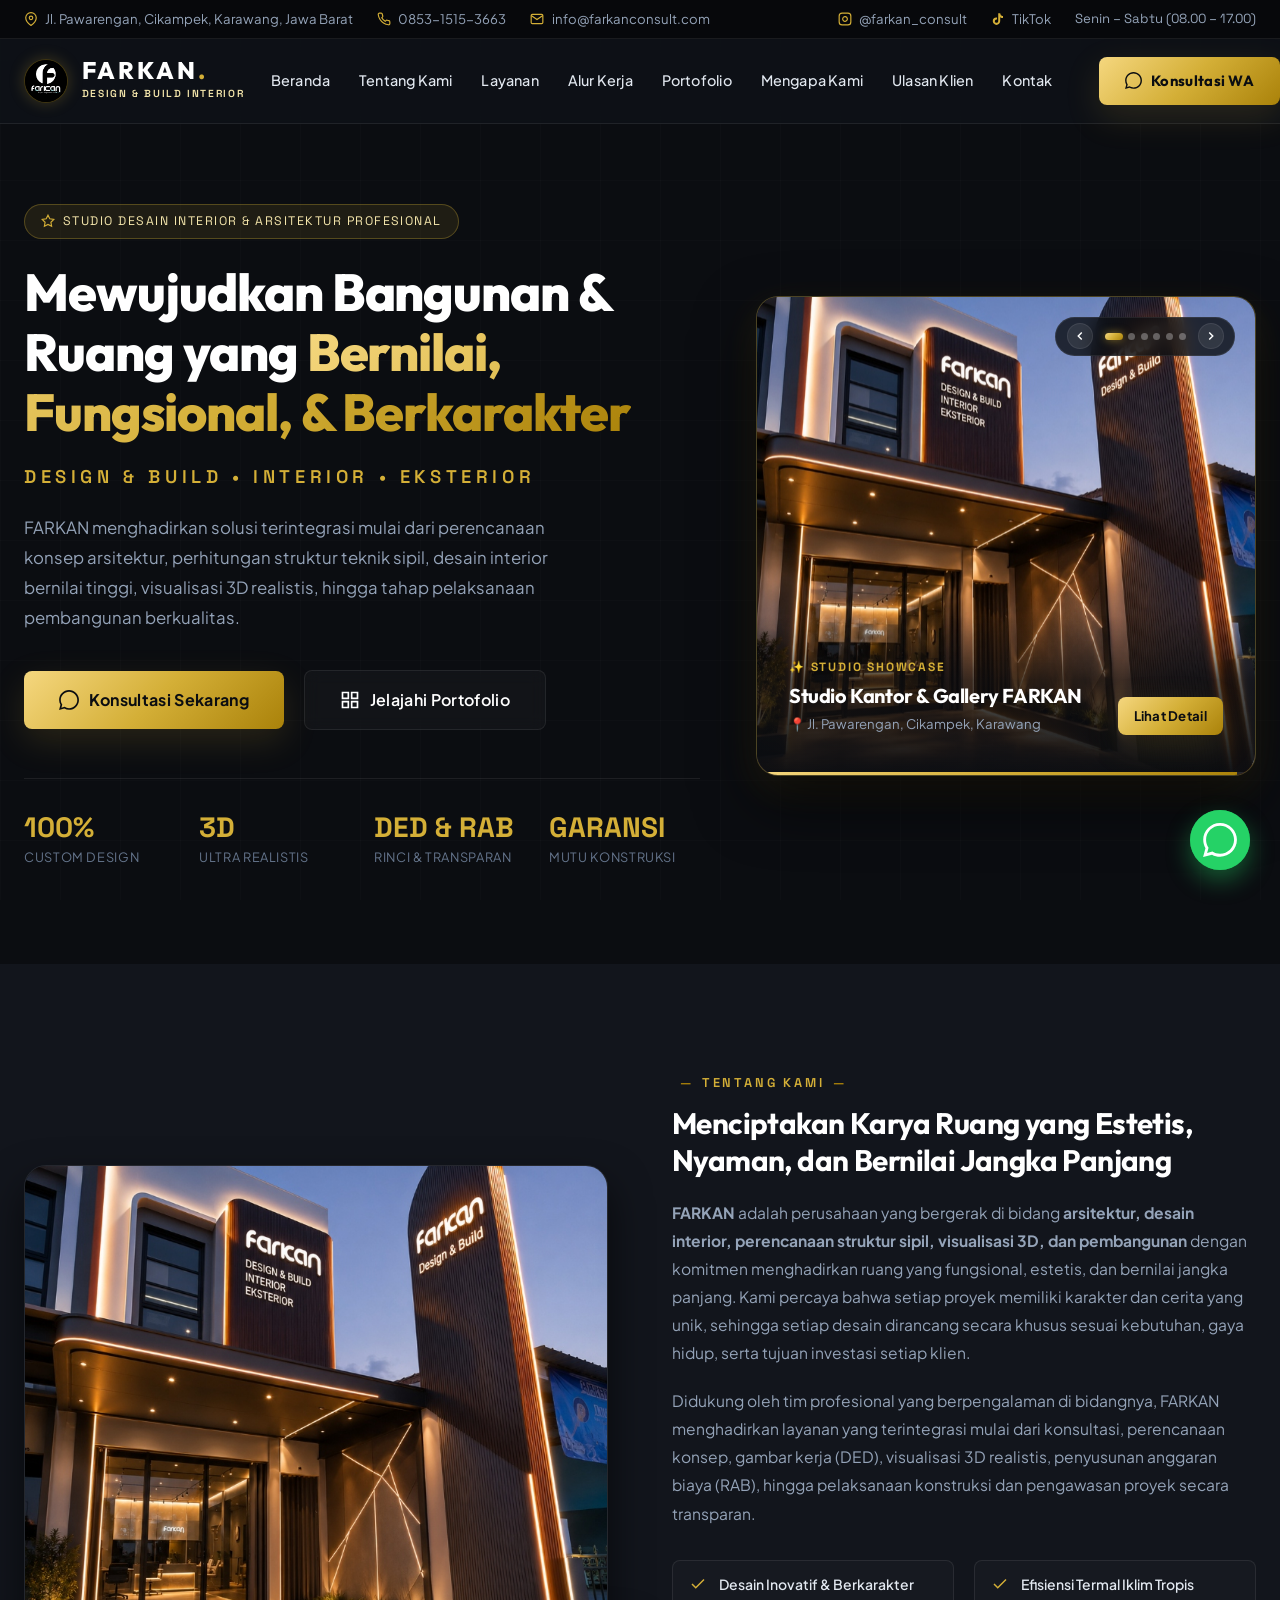
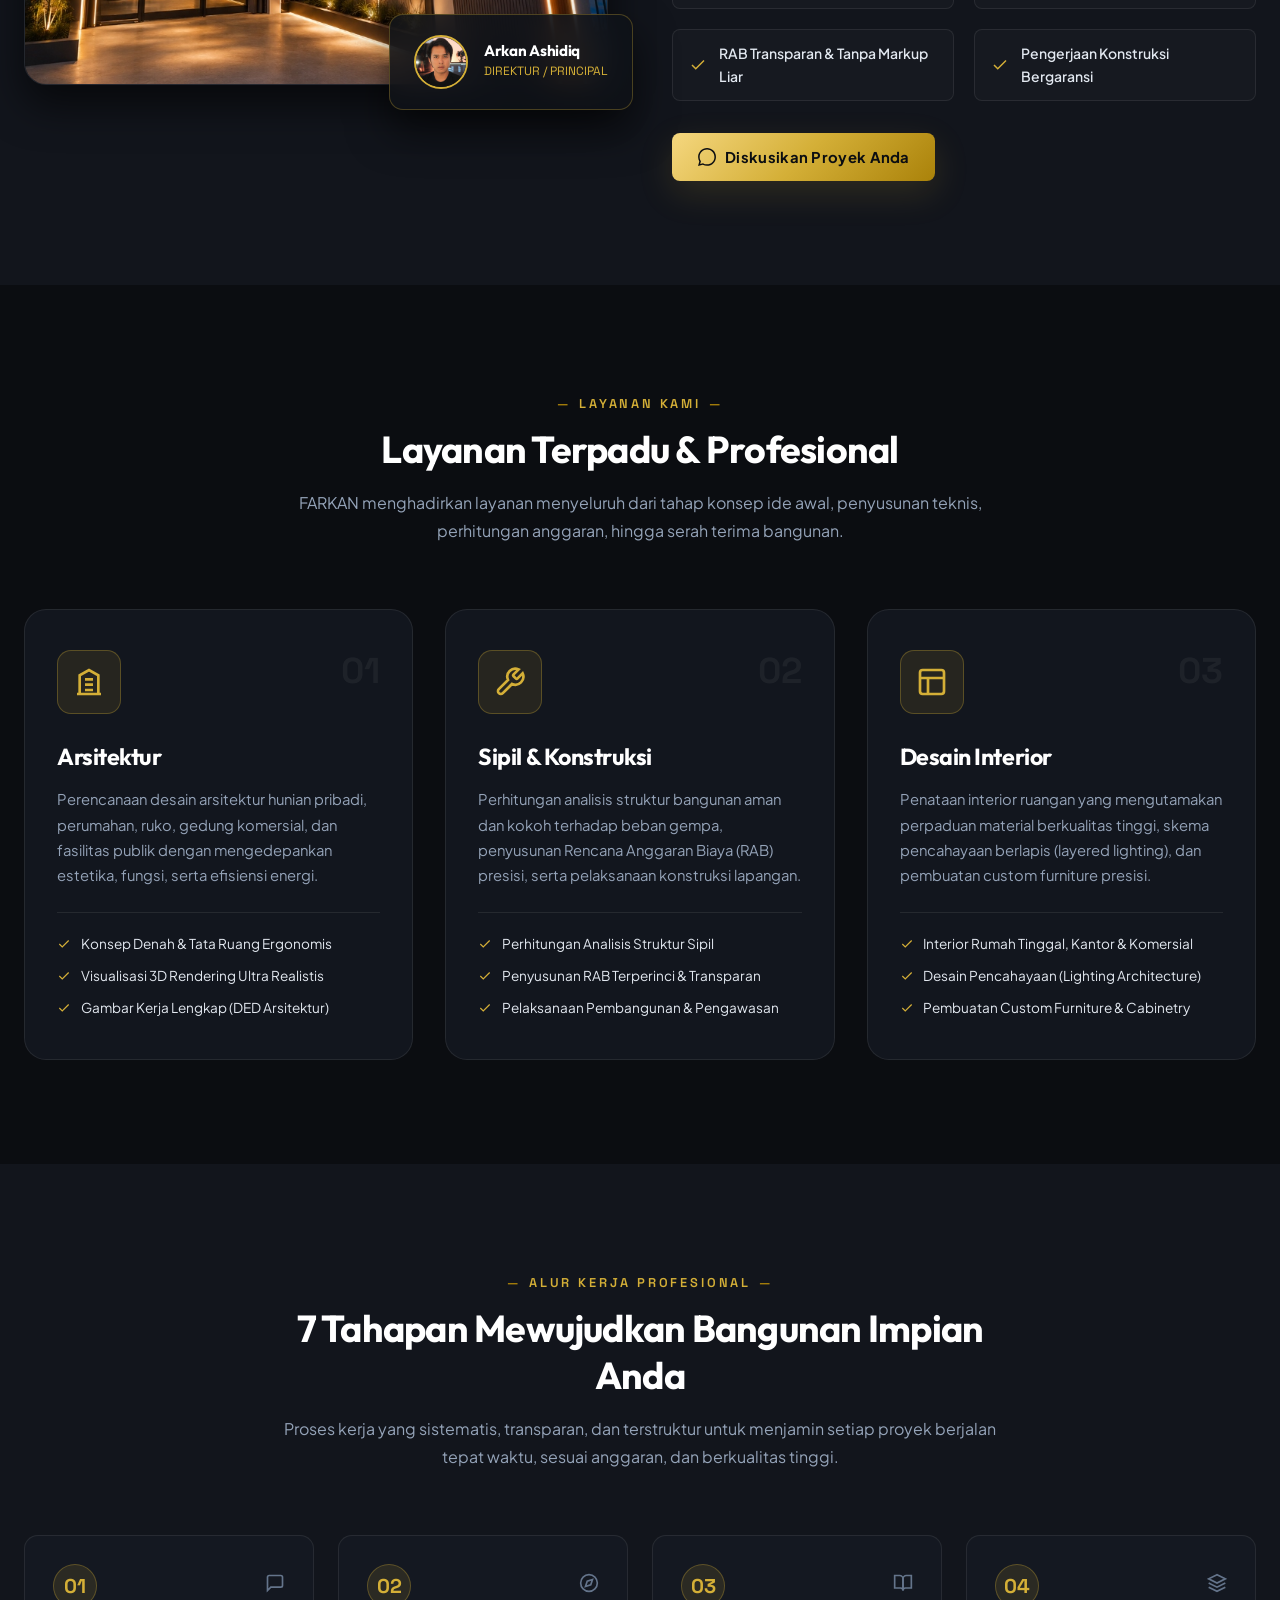
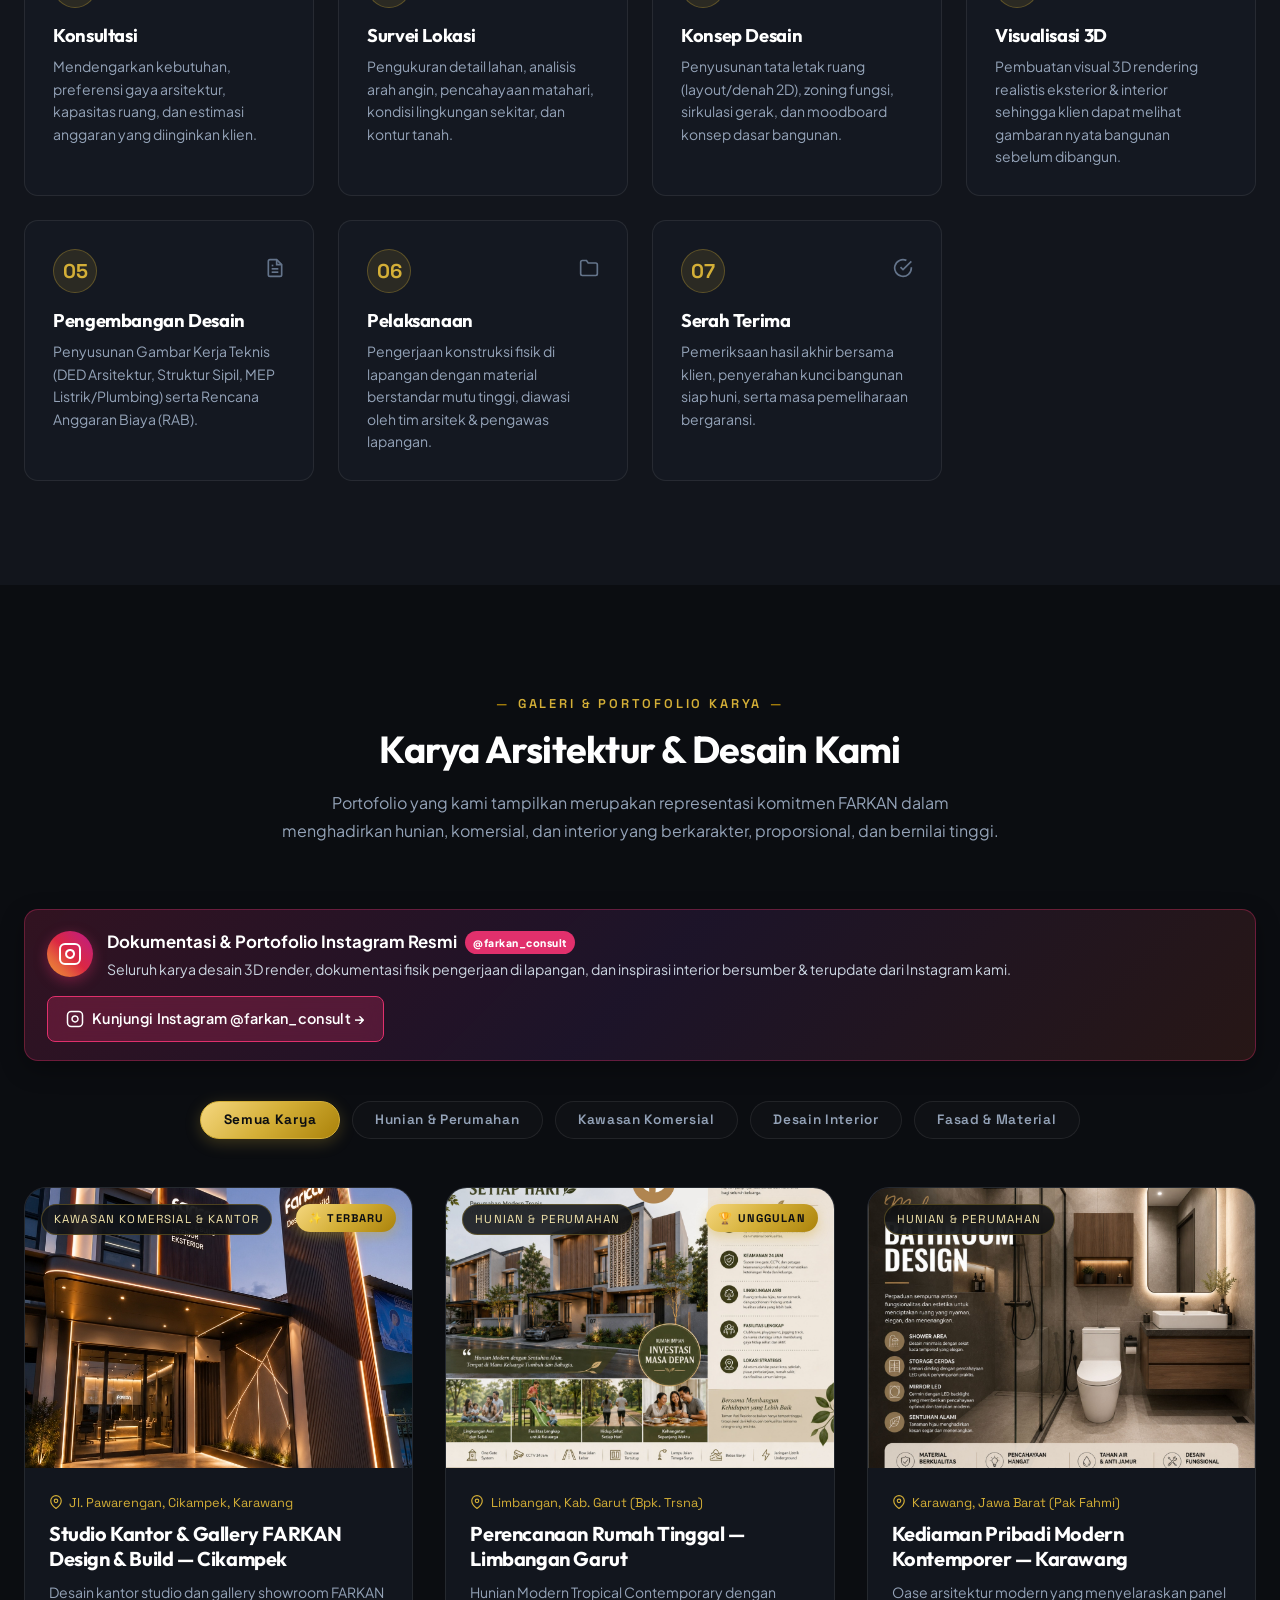
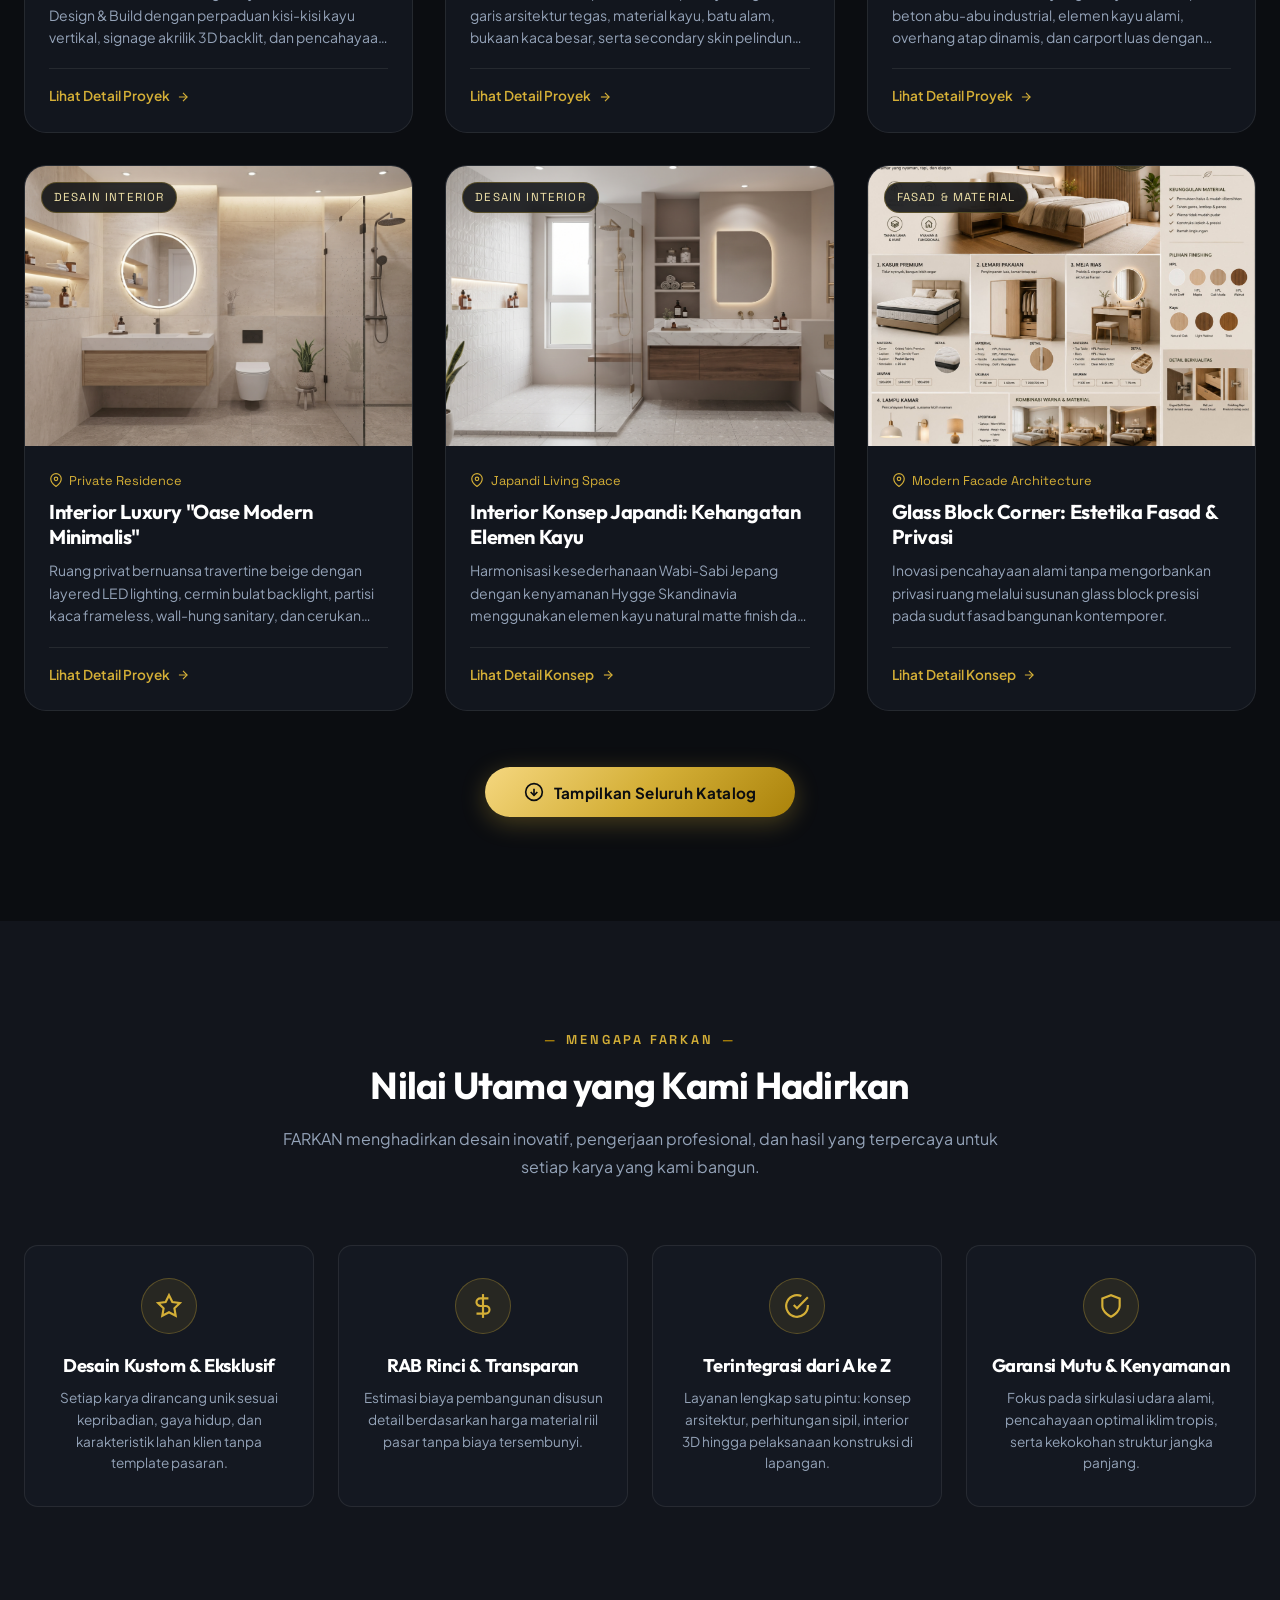
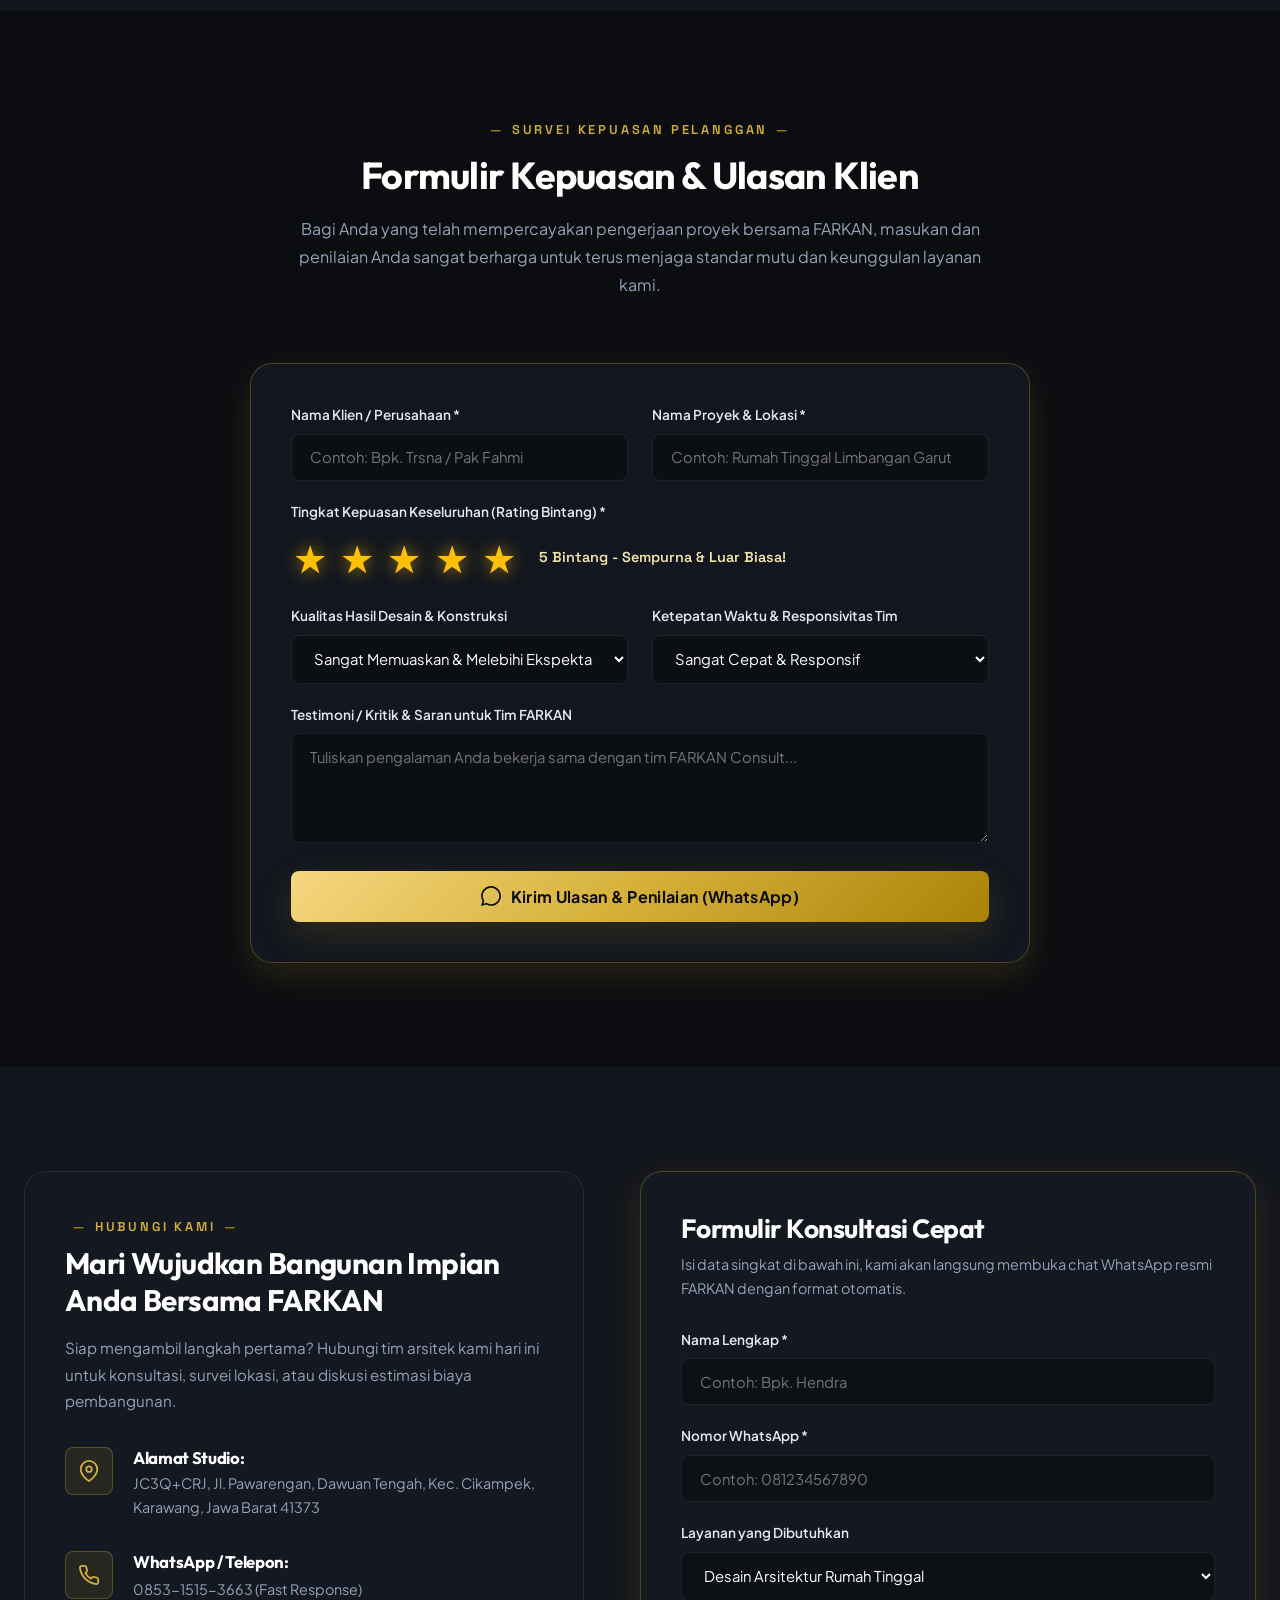
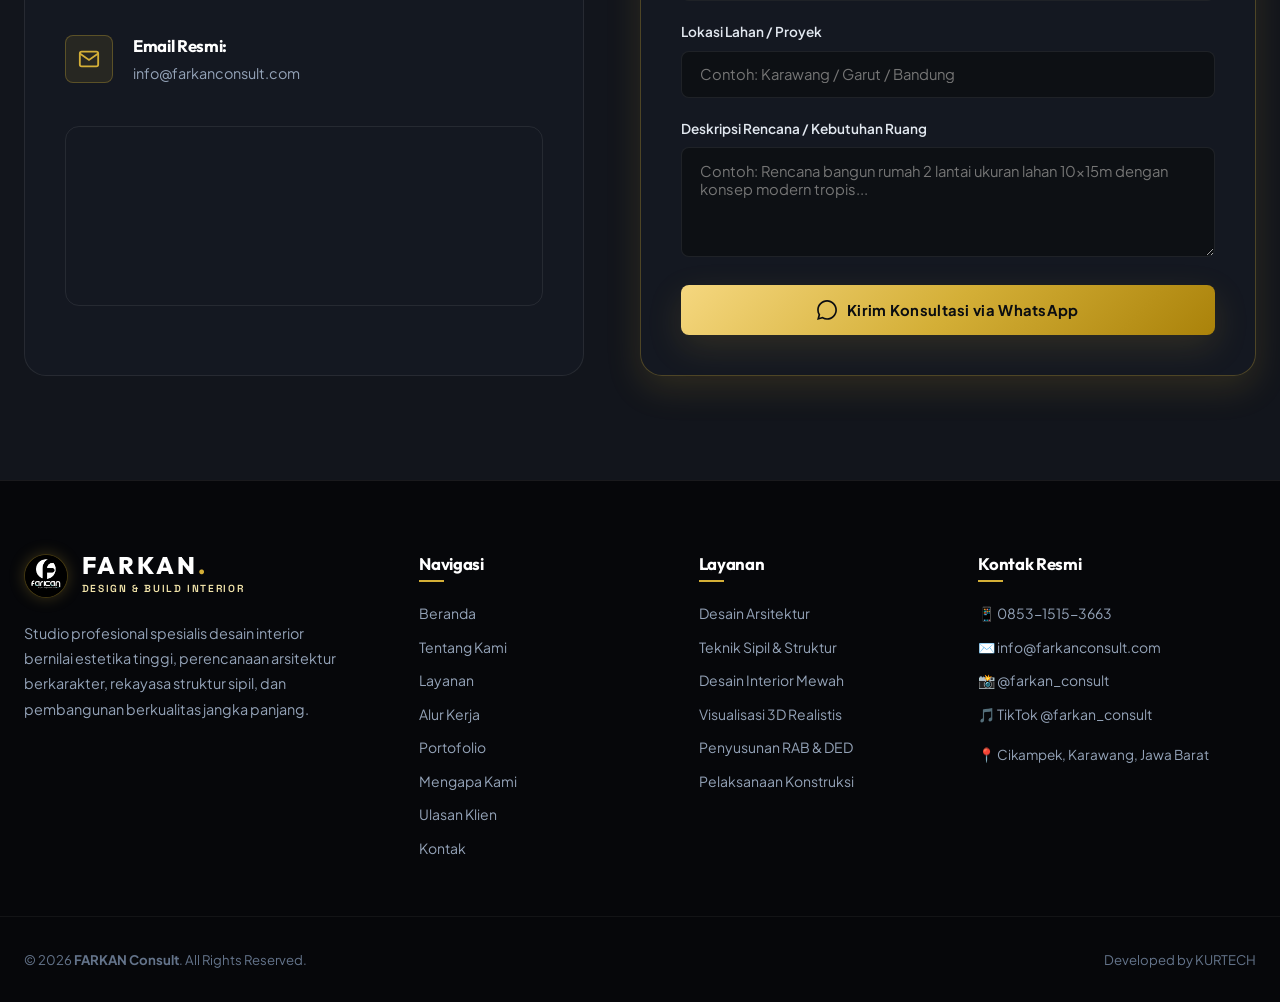
==== index.html @ 1a35af1d "feat: initial commit of FARKAN main landing page website" ====
﻿<!DOCTYPE html>
<html lang="id">
<head>
  <meta charset="UTF-8">
  <meta name="viewport" content="width=device-width, initial-scale=1.0, viewport-fit=cover">
  <title>FARKAN — Design & Build Interior</title>
  <meta name="description" content="FARKAN adalah studio profesional spesialis desain interior, arsitektur, perencanaan teknik sipil, dan pembangunan berkualitas di Karawang, Garut & Jawa Barat.">
  <meta name="keywords" content="farkan design build, farkan design interior, jasa desain interior karawang, arsitek karawang, arsitek garut, kontraktor sipil, custom furniture, DED RAB, arkan ashidiq">
  <meta name="author" content="FARKAN Design & Build Interior">

  <!-- Open Graph Meta -->
  <meta property="og:title" content="FARKAN — Design & Build Interior">
  <meta property="og:description" content="Mewujudkan Desain Interior, Bangunan & Ruang yang Bernilai, Fungsional, dan Berkarakter.">
  <meta property="og:image" content="assets/images/office_ruko_render.jpg">
  <meta property="og:url" content="https://farkanconsult.com/">
  <meta property="og:type" content="website">

  <!-- Favicon -->
  <link rel="icon" type="image/png" href="assets/images/farkan_logo.png">

  <!-- Fonts -->
  <link rel="preconnect" href="https://fonts.googleapis.com">
  <link rel="preconnect" href="https://fonts.gstatic.com" crossorigin>
  <link href="https://fonts.googleapis.com/css2?family=Outfit:wght@300;400;500;600;700;800&family=Plus+Jakarta+Sans:wght@300;400;500;600;700&family=Space+Grotesk:wght@400;500;600;700&display=swap" rel="stylesheet">
  
  <!-- Main Stylesheet -->
  <link rel="stylesheet" href="assets/css/style.css?v=8.0">
<style id="farkan-core-css">
/* === Inlined Core CSS for 100% Instant Load Resilience === */
/* ==========================================================================
   FARKAN CONSULTANT - ARCHITECTURE | SIPIL | INTERIOR
   Luxury Minimalist Architectural Design System
   Developed for Farkan Consult (https://farkanconsult.com)
   ========================================================================== */

@import url('https://fonts.googleapis.com/css2?family=Outfit:wght@300;400;500;600;700;800&family=Plus+Jakarta+Sans:wght@300;400;500;600;700&family=Space+Grotesk:wght@400;500;600;700&display=swap');

:root {
  /* Color Palette - Luxury Dark Architectural */
  --bg-primary: #0b0d11;
  --bg-secondary: #12151c;
  --bg-tertiary: #191d26;
  --bg-card: rgba(22, 26, 35, 0.75);
  --bg-card-hover: rgba(30, 36, 48, 0.9);
  
  /* Gold & Bronze Accent */
  --gold-primary: #d4af37;
  --gold-light: #f3e5ab;
  --gold-dark: #aa820a;
  --gold-gradient: linear-gradient(135deg, #f5d77f 0%, #d4af37 50%, #aa820a 100%);
  --gold-glow: rgba(212, 175, 55, 0.25);
  
  /* Text Colors */
  --text-pure: #ffffff;
  --text-main: #e2e8f0;
  --text-muted: #94a3b8;
  --text-dim: #64748b;
  
  /* Borders & Glass */
  --border-light: rgba(255, 255, 255, 0.08);
  --border-gold: rgba(212, 175, 55, 0.3);
  --border-gold-hover: rgba(212, 175, 55, 0.7);
  --glass-bg: rgba(15, 18, 24, 0.85);
  --glass-blur: blur(16px);
  
  /* Fonts */
  --font-heading: 'Outfit', sans-serif;
  --font-body: 'Plus Jakarta Sans', sans-serif;
  --font-tech: 'Space Grotesk', sans-serif;
  
  /* Transitions & Shadows */
  --transition-fast: 0.2s cubic-bezier(0.4, 0, 0.2, 1);
  --transition-normal: 0.35s cubic-bezier(0.4, 0, 0.2, 1);
  --transition-smooth: 0.5s cubic-bezier(0.16, 1, 0.3, 1);
  --shadow-subtle: 0 10px 30px rgba(0, 0, 0, 0.4);
  --shadow-gold: 0 12px 35px rgba(212, 175, 55, 0.15);
  --shadow-card: 0 20px 40px rgba(0, 0, 0, 0.6);
  
  --radius-sm: 8px;
  --radius-md: 14px;
  --radius-lg: 22px;
  --radius-full: 9999px;
}

/* Reset & Base Setup */
*, *::before, *::after {
  margin: 0;
  padding: 0;
  box-sizing: border-box;
}

html {
  scroll-behavior: smooth;
  font-size: 16px;
  background-color: var(--bg-primary);
  color: var(--text-main);
  font-family: var(--font-body);
}

body {
  overflow-x: hidden;
  line-height: 1.65;
  -webkit-font-smoothing: antialiased;
  -moz-osx-font-smoothing: grayscale;
  background-color: var(--bg-primary);
  position: relative;
}

/* Background Blueprint Architectural Grid Texture */
body::before {
  content: '';
  position: fixed;
  top: 0;
  left: 0;
  width: 100vw;
  height: 100vh;
  background-image: 
    linear-gradient(rgba(255, 255, 255, 0.015) 1px, transparent 1px),
    linear-gradient(90deg, rgba(255, 255, 255, 0.015) 1px, transparent 1px);
  background-size: 60px 60px;
  pointer-events: none;
  z-index: 0;
}

img {
  max-width: 100%;
  height: auto;
  display: block;
}

a {
  text-decoration: none;
  color: inherit;
  transition: var(--transition-fast);
}

ul {
  list-style: none;
}

button {
  font-family: inherit;
  cursor: pointer;
  border: none;
  outline: none;
  background: none;
}

/* Typography Utilities */
h1, h2, h3, h4, h5, h6 {
  font-family: var(--font-heading);
  color: var(--text-pure);
  font-weight: 700;
  line-height: 1.25;
  letter-spacing: -0.02em;
}

.text-gold {
  color: var(--gold-primary);
}

.text-gold-gradient {
  background: var(--gold-gradient);
  -webkit-background-clip: text;
  -webkit-text-fill-color: transparent;
}

.font-tech {
  font-family: var(--font-tech);
}

.container {
  width: 100%;
  max-width: 1280px;
  margin: 0 auto;
  padding: 0 1.5rem;
  position: relative;
  z-index: 1;
}

/* Top Notification / Contact Strip */
.topbar {
  background-color: #07080b;
  border-bottom: 1px solid var(--border-light);
  font-size: 0.825rem;
  color: var(--text-muted);
  padding: 0.5rem 0;
  position: relative;
  z-index: 100;
}

.topbar-content {
  display: flex;
  justify-content: space-between;
  align-items: center;
  flex-wrap: wrap;
  gap: 1rem;
}

.topbar-items {
  display: flex;
  align-items: center;
  gap: 1.5rem;
  flex-wrap: wrap;
}

.topbar-item {
  display: inline-flex;
  align-items: center;
  gap: 0.45rem;
  color: var(--text-muted);
  transition: var(--transition-fast);
}

.topbar-item:hover {
  color: var(--gold-primary);
}

.topbar-item svg {
  width: 14px;
  height: 14px;
  color: var(--gold-primary);
}

/* Main Navigation Header */
.header {
  position: sticky;
  top: 0;
  width: 100%;
  background: var(--glass-bg);
  backdrop-filter: var(--glass-blur);
  -webkit-backdrop-filter: var(--glass-blur);
  border-bottom: 1px solid var(--border-light);
  z-index: 99;
  transition: var(--transition-normal);
}

.header.scrolled {
  background: rgba(11, 13, 17, 0.96);
  box-shadow: 0 10px 30px rgba(0, 0, 0, 0.8);
  border-bottom-color: rgba(212, 175, 55, 0.15);
}

.navbar,
.header-container {
  display: flex;
  justify-content: space-between;
  align-items: center;
  height: 84px;
  gap: 1.5rem;
  transition: height var(--transition-fast);
}

.header.scrolled .navbar,
.header.scrolled .header-container {
  height: 72px;
}

/* Logo */
.logo {
  display: inline-flex;
  align-items: center;
  gap: 0.85rem;
  text-decoration: none;
  flex-shrink: 0;
  cursor: pointer;
}

.logo-img {
  width: 46px;
  height: 46px;
  border-radius: 50%;
  object-fit: cover;
  border: 1.5px solid var(--border-gold);
  box-shadow: 0 0 15px rgba(212, 175, 55, 0.25);
  transition: transform var(--transition-fast), box-shadow var(--transition-fast);
  background: #000;
  flex-shrink: 0;
}

.logo:hover .logo-img {
  transform: scale(1.06);
  box-shadow: 0 0 22px rgba(212, 175, 55, 0.45);
}

.logo-text {
  display: flex;
  flex-direction: column;
}

.logo-main {
  font-family: var(--font-heading);
  font-size: 1.5rem;
  font-weight: 800;
  letter-spacing: 0.12em;
  color: var(--text-pure);
  line-height: 1;
}

.logo-main span {
  color: var(--gold-primary);
}

.logo-sub {
  font-family: var(--font-tech);
  font-size: 0.64rem;
  letter-spacing: 0.16em;
  text-transform: uppercase;
  color: var(--gold-light);
  margin-top: 4px;
  font-weight: 600;
}

/* Nav Links */
.nav-menu {
  display: flex;
  align-items: center;
  gap: 1.5rem;
  margin-left: auto;
  margin-right: 1.25rem;
}

.nav-link {
  font-size: 0.9rem;
  font-weight: 500;
  color: var(--text-main);
  position: relative;
  padding: 0.45rem 0.15rem;
  letter-spacing: 0.015em;
  white-space: nowrap;
  transition: color var(--transition-fast);
}

.nav-link::after {
  content: '';
  position: absolute;
  bottom: 0;
  left: 0;
  width: 0;
  height: 2px;
  background: var(--gold-gradient);
  transition: width var(--transition-normal);
  border-radius: 2px;
}

.nav-link:hover, .nav-link.active {
  color: var(--gold-primary);
}

.nav-link:hover::after, .nav-link.active::after {
  width: 100%;
}

.nav-mobile-cta {
  display: none;
}

.nav-cta {
  display: flex;
  align-items: center;
  flex-shrink: 0;
}

/* Luxury WhatsApp Nav Button */
.btn-wa-nav {
  display: inline-flex;
  align-items: center;
  justify-content: center;
  gap: 0.55rem;
  background: var(--gold-gradient);
  color: #0b0d11;
  font-family: var(--font-heading);
  font-size: 0.85rem;
  font-weight: 700;
  padding: 0.58rem 1.2rem;
  border-radius: var(--radius-sm);
  box-shadow: 0 4px 18px rgba(212, 175, 55, 0.25);
  letter-spacing: 0.02em;
  white-space: nowrap;
  transition: all var(--transition-normal);
}

.btn-wa-nav svg {
  flex-shrink: 0;
  width: 17px;
  height: 17px;
  fill: currentColor;
  transition: transform var(--transition-fast);
}

.btn-wa-nav:hover {
  transform: translateY(-2px);
  box-shadow: 0 8px 24px rgba(212, 175, 55, 0.45);
  filter: brightness(1.08);
}

.btn-wa-nav:hover svg {
  transform: scale(1.15);
}

/* Button Styles */
.btn {
  display: inline-flex;
  align-items: center;
  justify-content: center;
  gap: 0.6rem;
  font-weight: 600;
  font-size: 0.925rem;
  padding: 0.75rem 1.6rem;
  border-radius: var(--radius-sm);
  transition: var(--transition-normal);
  letter-spacing: 0.02em;
}

.btn-gold {
  background: var(--gold-gradient);
  color: #0b0d11;
  box-shadow: var(--shadow-gold);
  font-weight: 700;
}

.btn-gold:hover {
  transform: translateY(-2px);
  box-shadow: 0 14px 28px rgba(212, 175, 55, 0.35);
  filter: brightness(1.08);
}

.btn-outline {
  background: rgba(255, 255, 255, 0.03);
  border: 1px solid var(--border-light);
  color: var(--text-pure);
  backdrop-filter: blur(8px);
}

.btn-outline:hover {
  border-color: var(--gold-primary);
  color: var(--gold-primary);
  background: rgba(212, 175, 55, 0.08);
  transform: translateY(-2px);
}

.btn-sm {
  padding: 0.5rem 1rem;
  font-size: 0.825rem;
}

.btn-lg {
  padding: 1rem 2.2rem;
  font-size: 1rem;
}

/* Mobile Toggle */
.menu-toggle {
  display: none;
  flex-direction: column;
  justify-content: space-between;
  width: 30px;
  height: 20px;
  cursor: pointer;
  z-index: 101;
}

.menu-toggle span {
  display: block;
  height: 2px;
  width: 100%;
  background-color: var(--text-pure);
  border-radius: 2px;
  transition: var(--transition-fast);
}

.menu-toggle.open span:nth-child(1) {
  transform: translateY(9px) rotate(45deg);
  background-color: var(--gold-primary);
}

.menu-toggle.open span:nth-child(2) {
  opacity: 0;
}

.menu-toggle.open span:nth-child(3) {
  transform: translateY(-9px) rotate(-45deg);
  background-color: var(--gold-primary);
}

/* Hero Section */
.hero {
  position: relative;
  min-height: 90vh;
  display: flex;
  align-items: center;
  padding: 5rem 0 6rem;
  overflow: hidden;
}

.hero-bg {
  position: absolute;
  top: 0;
  left: 0;
  width: 100%;
  height: 100%;
  background: url('assets/images/hero_bg.png') center/cover no-repeat;
  filter: brightness(0.32) contrast(1.15);
  z-index: -2;
  transform: scale(1.03);
  animation: heroZoom 24s infinite alternate ease-in-out;
}

@keyframes heroZoom {
  0% { transform: scale(1.0); }
  100% { transform: scale(1.08); }
}

.hero-overlay {
  position: absolute;
  top: 0;
  left: 0;
  width: 100%;
  height: 100%;
  background: radial-gradient(circle at center, rgba(11, 13, 17, 0.4) 0%, rgba(11, 13, 17, 0.95) 100%),
              linear-gradient(180deg, rgba(11, 13, 17, 0.6) 0%, #0b0d11 100%);
  z-index: -1;
}

.hero-grid {
  display: grid;
  grid-template-columns: 1.15fr 0.85fr;
  gap: 3.5rem;
  align-items: center;
}

.hero-badge {
  display: inline-flex;
  align-items: center;
  gap: 0.5rem;
  background: rgba(212, 175, 55, 0.1);
  border: 1px solid var(--border-gold);
  padding: 0.4rem 1rem;
  border-radius: var(--radius-full);
  font-family: var(--font-tech);
  font-size: 0.775rem;
  color: var(--gold-light);
  letter-spacing: 0.12em;
  text-transform: uppercase;
  margin-bottom: 1.5rem;
}

.hero-badge svg {
  width: 14px;
  height: 14px;
  color: var(--gold-primary);
}

.hero-title {
  font-size: 3.25rem;
  font-weight: 800;
  line-height: 1.15;
  margin-bottom: 1.25rem;
  color: var(--text-pure);
}

.hero-subtitle-tag {
  display: block;
  font-family: var(--font-tech);
  font-size: 1.15rem;
  letter-spacing: 0.25em;
  color: var(--gold-primary);
  font-weight: 600;
  text-transform: uppercase;
  margin-bottom: 1.25rem;
}

.hero-desc {
  font-size: 1.05rem;
  color: var(--text-muted);
  line-height: 1.8;
  margin-bottom: 2.25rem;
  max-width: 580px;
}

.hero-actions {
  display: flex;
  align-items: center;
  gap: 1.25rem;
  flex-wrap: wrap;
  margin-bottom: 3rem;
}

.hero-stats-strip {
  display: grid;
  grid-template-columns: repeat(4, 1fr);
  gap: 1.5rem;
  padding-top: 2rem;
  border-top: 1px solid var(--border-light);
}

.stat-item {
  display: flex;
  flex-direction: column;
}

.stat-number {
  font-family: var(--font-tech);
  font-size: 1.75rem;
  font-weight: 700;
  color: var(--gold-primary);
  line-height: 1.2;
}

.stat-label {
  font-size: 0.8rem;
  color: var(--text-dim);
  text-transform: uppercase;
  letter-spacing: 0.05em;
  margin-top: 2px;
}

/* Hero Showcase Carousel Slider - Silky Smooth Horizontal Track */
.hero-carousel-wrap {
  position: relative;
  border-radius: var(--radius-lg);
  overflow: hidden;
  border: 1px solid var(--border-gold);
  background: var(--bg-card);
  box-shadow: 0 25px 60px rgba(0, 0, 0, 0.7), var(--shadow-gold);
  backdrop-filter: var(--glass-blur);
  height: 480px;
  user-select: none;
}

.hero-slides-track {
  display: flex;
  width: 100%;
  height: 100%;
  transition: transform 0.85s cubic-bezier(0.25, 1, 0.5, 1);
  will-change: transform;
}

.hero-slide {
  flex: 0 0 100%;
  width: 100%;
  height: 100%;
  position: relative;
  overflow: hidden;
  cursor: pointer;
}

.hero-card-img {
  width: 100%;
  height: 100%;
  object-fit: cover;
  transform: scale(1);
  transition: transform 7s cubic-bezier(0.25, 1, 0.5, 1);
  will-change: transform;
}

.hero-slide.active .hero-card-img {
  transform: scale(1.08);
}

.hero-slide:hover .hero-card-img {
  transform: scale(1.12);
}

.hero-card-overlay {
  position: absolute;
  bottom: 0;
  left: 0;
  right: 0;
  padding: 2.25rem 2rem 2.5rem;
  background: linear-gradient(0deg, rgba(11, 13, 17, 0.98) 0%, rgba(11, 13, 17, 0.7) 60%, transparent 100%);
  display: flex;
  justify-content: space-between;
  align-items: flex-end;
  gap: 1rem;
  z-index: 3;
}

.hero-card-info {
  flex-grow: 1;
}

.hero-card-tag,
.hero-card-title,
.hero-card-loc,
.hero-card-btn {
  opacity: 0.85;
  transform: translateY(8px);
  transition: opacity 0.55s ease, transform 0.55s cubic-bezier(0.16, 1, 0.3, 1);
}

.hero-slide.active .hero-card-tag {
  opacity: 1;
  transform: translateY(0);
  transition-delay: 0.1s;
}

.hero-slide.active .hero-card-title {
  opacity: 1;
  transform: translateY(0);
  transition-delay: 0.18s;
}

.hero-slide.active .hero-card-loc {
  opacity: 1;
  transform: translateY(0);
  transition-delay: 0.26s;
}

.hero-slide.active .hero-card-btn {
  opacity: 1;
  transform: translateY(0);
  transition-delay: 0.3s;
}

.hero-card-tag {
  font-family: var(--font-tech);
  font-size: 0.75rem;
  color: var(--gold-primary);
  font-weight: 700;
  letter-spacing: 0.15em;
  text-transform: uppercase;
  margin-bottom: 0.35rem;
  display: inline-block;
}

.hero-card-title {
  font-size: 1.25rem;
  font-weight: 700;
  color: var(--text-pure);
  line-height: 1.3;
  margin-bottom: 0.25rem;
}

.hero-card-loc {
  font-size: 0.825rem;
  color: var(--text-muted);
}

.hero-card-btn {
  flex-shrink: 0;
  transition: all var(--transition-fast);
}

.hero-slide:hover .hero-card-btn {
  transform: translateY(-2px);
  box-shadow: 0 4px 15px rgba(212, 175, 55, 0.4);
}

/* Carousel Navigation & Dots */
.hero-carousel-nav {
  position: absolute;
  top: 1.25rem;
  right: 1.25rem;
  display: flex;
  align-items: center;
  gap: 0.5rem;
  background: rgba(11, 13, 17, 0.8);
  border: 1px solid var(--border-light);
  border-radius: var(--radius-full);
  padding: 0.35rem 0.65rem;
  backdrop-filter: blur(8px);
  z-index: 5;
}

.hero-nav-btn {
  width: 26px;
  height: 26px;
  border-radius: 50%;
  background: rgba(255, 255, 255, 0.08);
  border: 1px solid var(--border-light);
  color: var(--text-pure);
  display: flex;
  align-items: center;
  justify-content: center;
  cursor: pointer;
  transition: all var(--transition-fast);
}

.hero-nav-btn:hover {
  background: var(--gold-primary);
  color: #0b0d11;
  border-color: var(--gold-primary);
}

.hero-nav-btn svg {
  width: 14px;
  height: 14px;
}

.hero-dots-wrap {
  display: flex;
  align-items: center;
  gap: 0.35rem;
  padding: 0 0.25rem;
}

.hero-dot {
  width: 7px;
  height: 7px;
  border-radius: 50%;
  background: rgba(255, 255, 255, 0.3);
  cursor: pointer;
  transition: all 0.3s ease;
}

.hero-dot.active {
  width: 18px;
  border-radius: var(--radius-full);
  background: var(--gold-gradient);
  box-shadow: 0 0 8px rgba(212, 175, 55, 0.6);
}

/* Progress bar at bottom of card */
.hero-progress-bar-wrap {
  position: absolute;
  bottom: 0;
  left: 0;
  width: 100%;
  height: 3px;
  background: rgba(255, 255, 255, 0.1);
  z-index: 6;
}

.hero-progress-bar {
  width: 0%;
  height: 100%;
  background: var(--gold-gradient);
  transition: width 0.05s linear;
}

/* Section Header Shared */
.section {
  padding: 6.5rem 0;
  position: relative;
}

.section-dark {
  background-color: var(--bg-secondary);
}

.section-header {
  text-align: center;
  max-width: 720px;
  margin: 0 auto 4rem;
}

.section-tag {
  display: inline-block;
  font-family: var(--font-tech);
  font-size: 0.8rem;
  font-weight: 600;
  letter-spacing: 0.22em;
  color: var(--gold-primary);
  text-transform: uppercase;
  margin-bottom: 0.75rem;
  position: relative;
}

.section-tag::before, .section-tag::after {
  content: '—';
  margin: 0 0.5rem;
  color: var(--gold-dark);
}

.section-title {
  font-size: 2.35rem;
  color: var(--text-pure);
  margin-bottom: 1rem;
}

.section-desc {
  font-size: 1rem;
  color: var(--text-muted);
  line-height: 1.75;
}

/* About Section */
.about-grid {
  display: grid;
  grid-template-columns: 1fr 1fr;
  gap: 4rem;
  align-items: center;
}

.about-visual {
  position: relative;
}

.about-main-img {
  border-radius: var(--radius-lg);
  overflow: hidden;
  border: 1px solid var(--border-light);
  box-shadow: var(--shadow-card);
  height: 520px;
}

.about-main-img img {
  width: 100%;
  height: 100%;
  object-fit: cover;
}

.about-float-card {
  position: absolute;
  bottom: -25px;
  right: -25px;
  background: var(--glass-bg);
  border: 1px solid var(--border-gold);
  border-radius: var(--radius-md);
  padding: 1.25rem 1.5rem;
  backdrop-filter: var(--glass-blur);
  box-shadow: var(--shadow-card);
  display: flex;
  align-items: center;
  gap: 1rem;
  max-width: 260px;
}

.about-avatar {
  width: 54px;
  height: 54px;
  border-radius: 50%;
  border: 2px solid var(--gold-primary);
  object-fit: cover;
}

.about-avatar-info h5 {
  font-size: 0.95rem;
  margin-bottom: 2px;
}

.about-avatar-info p {
  font-size: 0.75rem;
  color: var(--gold-primary);
  font-family: var(--font-tech);
  text-transform: uppercase;
}

.about-content h3 {
  font-size: 1.85rem;
  margin-bottom: 1.25rem;
}

.about-text {
  color: var(--text-muted);
  margin-bottom: 1.25rem;
  font-size: 0.975rem;
  line-height: 1.8;
}

.about-features {
  display: grid;
  grid-template-columns: 1fr 1fr;
  gap: 1.25rem;
  margin: 2rem 0;
}

.feature-pill {
  display: flex;
  align-items: center;
  gap: 0.75rem;
  background: rgba(255, 255, 255, 0.02);
  border: 1px solid var(--border-light);
  padding: 0.75rem 1rem;
  border-radius: var(--radius-sm);
  font-size: 0.875rem;
  font-weight: 550;
  color: var(--text-main);
}

.feature-pill svg {
  width: 18px;
  height: 18px;
  color: var(--gold-primary);
  flex-shrink: 0;
}

/* Services Section */
.services-grid {
  display: grid;
  grid-template-columns: repeat(3, 1fr);
  gap: 2rem;
}

.service-card {
  background: var(--bg-card);
  border: 1px solid var(--border-light);
  border-radius: var(--radius-lg);
  padding: 2.5rem 2rem;
  transition: var(--transition-normal);
  display: flex;
  flex-direction: column;
  position: relative;
  overflow: hidden;
}

.service-card::before {
  content: '';
  position: absolute;
  top: 0;
  left: 0;
  width: 100%;
  height: 3px;
  background: var(--gold-gradient);
  opacity: 0;
  transition: opacity var(--transition-normal);
}

.service-card:hover {
  transform: translateY(-8px);
  border-color: var(--border-gold);
  background: var(--bg-card-hover);
  box-shadow: var(--shadow-gold);
}

.service-card:hover::before {
  opacity: 1;
}

.service-icon-wrap {
  width: 64px;
  height: 64px;
  border-radius: var(--radius-md);
  background: rgba(212, 175, 55, 0.1);
  border: 1px solid var(--border-gold);
  display: flex;
  align-items: center;
  justify-content: center;
  margin-bottom: 1.75rem;
  color: var(--gold-primary);
}

.service-icon-wrap svg {
  width: 32px;
  height: 32px;
}

.service-num {
  position: absolute;
  top: 2rem;
  right: 2rem;
  font-family: var(--font-tech);
  font-size: 2.25rem;
  font-weight: 700;
  color: rgba(255, 255, 255, 0.05);
}

.service-title {
  font-size: 1.45rem;
  margin-bottom: 1rem;
}

.service-desc {
  font-size: 0.925rem;
  color: var(--text-muted);
  margin-bottom: 1.5rem;
  line-height: 1.7;
}

.service-list {
  margin-top: auto;
  padding-top: 1.25rem;
  border-top: 1px solid var(--border-light);
  display: flex;
  flex-direction: column;
  gap: 0.6rem;
}

.service-list-item {
  display: flex;
  align-items: center;
  gap: 0.6rem;
  font-size: 0.85rem;
  color: var(--text-main);
}

.service-list-item svg {
  width: 14px;
  height: 14px;
  color: var(--gold-primary);
  flex-shrink: 0;
}

/* 7 Workflow Steps Section */
.workflow-grid {
  display: grid;
  grid-template-columns: repeat(auto-fit, minmax(280px, 1fr));
  gap: 1.5rem;
  position: relative;
}

.step-card {
  background: var(--bg-card);
  border: 1px solid var(--border-light);
  border-radius: var(--radius-md);
  padding: 1.75rem;
  position: relative;
  transition: var(--transition-normal);
}

.step-card:hover {
  border-color: var(--gold-primary);
  background: var(--bg-card-hover);
  transform: translateY(-4px);
}

.step-header {
  display: flex;
  justify-content: space-between;
  align-items: center;
  margin-bottom: 1rem;
}

.step-badge {
  font-family: var(--font-tech);
  font-size: 1.25rem;
  font-weight: 700;
  color: var(--gold-primary);
  background: rgba(212, 175, 55, 0.12);
  width: 44px;
  height: 44px;
  border-radius: 50%;
  display: flex;
  align-items: center;
  justify-content: center;
  border: 1px solid var(--border-gold);
}

.step-icon svg {
  width: 20px;
  height: 20px;
  color: var(--text-dim);
}

.step-title {
  font-size: 1.15rem;
  margin-bottom: 0.5rem;
}

.step-desc {
  font-size: 0.875rem;
  color: var(--text-muted);
  line-height: 1.6;
}

/* Portfolio Section */
.portfolio-filter {
  display: flex;
  justify-content: center;
  align-items: center;
  gap: 0.75rem;
  flex-wrap: wrap;
  margin-bottom: 3rem;
}

.filter-btn {
  font-family: var(--font-tech);
  font-size: 0.85rem;
  font-weight: 600;
  letter-spacing: 0.05em;
  padding: 0.6rem 1.4rem;
  border-radius: var(--radius-full);
  border: 1px solid var(--border-light);
  background: rgba(255, 255, 255, 0.02);
  color: var(--text-muted);
  transition: var(--transition-fast);
}

.filter-btn:hover, .filter-btn.active {
  background: var(--gold-gradient);
  color: #0b0d11;
  border-color: var(--gold-primary);
  box-shadow: 0 4px 15px rgba(212, 175, 55, 0.25);
  font-weight: 700;
}

.portfolio-grid {
  display: grid;
  grid-template-columns: repeat(3, 1fr);
  gap: 2rem;
}

.portfolio-item {
  background: var(--bg-card);
  border: 1px solid var(--border-light);
  border-radius: var(--radius-lg);
  overflow: hidden;
  transition: transform var(--transition-normal), border-color var(--transition-normal), box-shadow var(--transition-normal), opacity 0.3s ease;
  cursor: pointer;
  display: flex;
  flex-direction: column;
}

.portfolio-item.is-hidden {
  display: none !important;
}

.portfolio-item:hover {
  transform: translateY(-8px);
  border-color: var(--border-gold);
  box-shadow: var(--shadow-card);
}

.portfolio-thumb {
  position: relative;
  height: 280px;
  overflow: hidden;
}

.portfolio-thumb img {
  width: 100%;
  height: 100%;
  object-fit: cover;
  transition: transform 0.6s ease;
}

.portfolio-item:hover .portfolio-thumb img {
  transform: scale(1.08);
}

.portfolio-category-tag {
  position: absolute;
  top: 1rem;
  left: 1rem;
  background: rgba(11, 13, 17, 0.85);
  border: 1px solid var(--border-gold);
  color: var(--gold-light);
  font-family: var(--font-tech);
  font-size: 0.725rem;
  text-transform: uppercase;
  letter-spacing: 0.1em;
  padding: 0.3rem 0.75rem;
  border-radius: var(--radius-full);
  backdrop-filter: blur(8px);
  z-index: 2;
}

.portfolio-badge-new {
  position: absolute;
  top: 1rem;
  right: 1rem;
  background: var(--gold-gradient);
  color: #0b0d11;
  font-family: var(--font-tech);
  font-size: 0.7rem;
  font-weight: 700;
  text-transform: uppercase;
  letter-spacing: 0.1em;
  padding: 0.3rem 0.75rem;
  border-radius: var(--radius-full);
  box-shadow: 0 4px 12px rgba(212, 175, 55, 0.4);
  z-index: 2;
}

.portfolio-load-more-wrap {
  display: flex;
  justify-content: center;
  align-items: center;
  margin-top: 3.5rem;
  width: 100%;
}

.btn-load-more {
  padding: 0.95rem 2.4rem;
  font-size: 0.95rem;
  border-radius: var(--radius-full);
  box-shadow: 0 6px 25px rgba(212, 175, 55, 0.3);
  display: inline-flex;
  align-items: center;
  gap: 0.65rem;
  font-weight: 700;
  transition: all var(--transition-normal);
}

.btn-load-more:hover {
  transform: translateY(-3px) scale(1.02);
  box-shadow: 0 10px 30px rgba(212, 175, 55, 0.5);
}

.portfolio-loaded-notice {
  display: flex;
  flex-direction: column;
  align-items: center;
  justify-content: center;
  gap: 1rem;
  padding: 1rem 2rem;
  background: rgba(22, 26, 35, 0.85);
  border: 1px solid var(--border-gold);
  border-radius: var(--radius-full);
  backdrop-filter: blur(12px);
  box-shadow: 0 10px 30px rgba(0, 0, 0, 0.5);
  animation: fadeInNotice 0.4s cubic-bezier(0.16, 1, 0.3, 1) forwards;
}

@media (min-width: 640px) {
  .portfolio-loaded-notice {
    flex-direction: row;
    gap: 1.5rem;
  }
}

@keyframes fadeInNotice {
  0% { opacity: 0; transform: translateY(15px); }
  100% { opacity: 1; transform: translateY(0); }
}

.notice-badge {
  font-family: var(--font-tech);
  font-size: 0.875rem;
  color: var(--gold-light);
  font-weight: 600;
  letter-spacing: 0.03em;
  display: flex;
  align-items: center;
  gap: 0.5rem;
}

.btn-collapse-catalog {
  display: inline-flex;
  align-items: center;
  gap: 0.45rem;
  padding: 0.5rem 1.25rem;
  font-family: var(--font-tech);
  font-size: 0.825rem;
  font-weight: 600;
  color: var(--text-pure);
  background: rgba(255, 255, 255, 0.06);
  border: 1px solid var(--border-light);
  border-radius: var(--radius-full);
  cursor: pointer;
  transition: all var(--transition-fast);
}

.btn-collapse-catalog:hover {
  background: var(--gold-gradient);
  color: #0b0d11;
  border-color: var(--gold-primary);
  box-shadow: 0 4px 15px rgba(212, 175, 55, 0.3);
}

.btn-collapse-catalog svg {
  color: var(--gold-primary);
  transition: transform var(--transition-fast);
}

.btn-collapse-catalog:hover svg {
  color: #0b0d11;
}

.portfolio-body {
  padding: 1.5rem;
  display: flex;
  flex-direction: column;
  flex-grow: 1;
}

.portfolio-loc {
  display: flex;
  align-items: center;
  gap: 0.4rem;
  font-size: 0.8rem;
  color: var(--gold-primary);
  margin-bottom: 0.5rem;
  font-family: var(--font-tech);
}

.portfolio-loc svg {
  width: 14px;
  height: 14px;
}

.portfolio-title {
  font-size: 1.25rem;
  margin-bottom: 0.65rem;
}

.portfolio-excerpt {
  font-size: 0.875rem;
  color: var(--text-muted);
  line-height: 1.6;
  margin-bottom: 1.25rem;
  display: -webkit-box;
  -webkit-line-clamp: 3;
  -webkit-box-orient: vertical;
  overflow: hidden;
}

.portfolio-footer {
  margin-top: auto;
  display: flex;
  justify-content: space-between;
  align-items: center;
  padding-top: 1rem;
  border-top: 1px solid var(--border-light);
}

.portfolio-link-btn {
  display: inline-flex;
  align-items: center;
  gap: 0.4rem;
  font-size: 0.85rem;
  font-weight: 600;
  color: var(--gold-primary);
}

.portfolio-link-btn svg {
  width: 14px;
  height: 14px;
  transition: transform var(--transition-fast);
}

.portfolio-item:hover .portfolio-link-btn svg {
  transform: translateX(4px);
}

/* Interactive Modal / Lightbox */
.modal-backdrop {
  position: fixed;
  top: 0;
  left: 0;
  width: 100%;
  height: 100%;
  background: rgba(0, 0, 0, 0.85);
  backdrop-filter: blur(12px);
  z-index: 999;
  display: none;
  align-items: center;
  justify-content: center;
  padding: 1.5rem;
  opacity: 0;
  transition: opacity var(--transition-normal);
}

.modal-backdrop.open {
  display: flex;
  opacity: 1;
}

.modal-dialog {
  background: var(--bg-secondary);
  border: 1px solid var(--border-gold);
  border-radius: var(--radius-lg);
  max-width: 960px;
  width: 100%;
  max-height: 90vh;
  overflow-y: auto;
  position: relative;
  box-shadow: 0 25px 60px rgba(0, 0, 0, 0.9);
  animation: modalScale 0.35s cubic-bezier(0.16, 1, 0.3, 1);
}

@keyframes modalScale {
  0% { transform: scale(0.92); opacity: 0; }
  100% { transform: scale(1); opacity: 1; }
}

.modal-close {
  position: absolute;
  top: 1.25rem;
  right: 1.25rem;
  width: 38px;
  height: 38px;
  background: rgba(255, 255, 255, 0.08);
  border-radius: 50%;
  display: flex;
  align-items: center;
  justify-content: center;
  color: var(--text-pure);
  cursor: pointer;
  z-index: 10;
  transition: var(--transition-fast);
}

.modal-close:hover {
  background: var(--gold-primary);
  color: #0b0d11;
}

.modal-body {
  padding: 2.5rem;
}

.modal-gallery-main {
  width: 100%;
  height: 420px;
  border-radius: var(--radius-md);
  overflow: hidden;
  margin-bottom: 1rem;
  border: 1px solid var(--border-light);
}

.modal-gallery-main img {
  width: 100%;
  height: 100%;
  object-fit: cover;
}

.modal-thumbs {
  display: flex;
  gap: 0.75rem;
  overflow-x: auto;
  padding-bottom: 0.5rem;
  margin-bottom: 2rem;
}

.modal-thumb-item {
  width: 80px;
  height: 60px;
  border-radius: var(--radius-sm);
  overflow: hidden;
  border: 2px solid transparent;
  cursor: pointer;
  flex-shrink: 0;
  opacity: 0.6;
  transition: var(--transition-fast);
}

.modal-thumb-item.active, .modal-thumb-item:hover {
  border-color: var(--gold-primary);
  opacity: 1;
}

.modal-thumb-item img {
  width: 100%;
  height: 100%;
  object-fit: cover;
}

.modal-header-info {
  margin-bottom: 1.5rem;
}

.modal-tag {
  font-family: var(--font-tech);
  font-size: 0.8rem;
  color: var(--gold-primary);
  text-transform: uppercase;
  letter-spacing: 0.15em;
  margin-bottom: 0.35rem;
}

.modal-title {
  font-size: 1.85rem;
  margin-bottom: 0.75rem;
}

.modal-meta-grid {
  display: grid;
  grid-template-columns: repeat(auto-fit, minmax(180px, 1fr));
  gap: 1rem;
  background: rgba(255, 255, 255, 0.02);
  border: 1px solid var(--border-light);
  border-radius: var(--radius-md);
  padding: 1rem 1.25rem;
  margin-bottom: 1.75rem;
}

.meta-item-label {
  font-size: 0.75rem;
  color: var(--text-dim);
  text-transform: uppercase;
}

.meta-item-val {
  font-size: 0.925rem;
  font-weight: 600;
  color: var(--text-pure);
}

.modal-description {
  color: var(--text-muted);
  line-height: 1.85;
  font-size: 0.95rem;
  margin-bottom: 2rem;
  white-space: pre-line;
}

/* Why Choose Us Section */
.why-grid {
  display: grid;
  grid-template-columns: repeat(4, 1fr);
  gap: 1.5rem;
}

.why-card {
  background: var(--bg-card);
  border: 1px solid var(--border-light);
  border-radius: var(--radius-md);
  padding: 2rem 1.5rem;
  text-align: center;
  transition: var(--transition-normal);
}

.why-card:hover {
  border-color: var(--gold-primary);
  transform: translateY(-5px);
  background: var(--bg-card-hover);
}

.why-icon {
  width: 56px;
  height: 56px;
  margin: 0 auto 1.25rem;
  border-radius: 50%;
  background: rgba(212, 175, 55, 0.1);
  border: 1px solid var(--border-gold);
  display: flex;
  align-items: center;
  justify-content: center;
  color: var(--gold-primary);
}

.why-icon svg {
  width: 26px;
  height: 26px;
}

.why-title {
  font-size: 1.15rem;
  margin-bottom: 0.6rem;
}

.why-desc {
  font-size: 0.85rem;
  color: var(--text-muted);
  line-height: 1.6;
}

/* Contact & Consultation Form */
.contact-grid {
  display: grid;
  grid-template-columns: 1fr 1.1fr;
  gap: 3.5rem;
}

.contact-info-card {
  background: var(--bg-card);
  border: 1px solid var(--border-light);
  border-radius: var(--radius-lg);
  padding: 2.5rem;
  display: flex;
  flex-direction: column;
  gap: 2rem;
}

.contact-item {
  display: flex;
  gap: 1.25rem;
}

.contact-item-icon {
  width: 48px;
  height: 48px;
  border-radius: var(--radius-sm);
  background: rgba(212, 175, 55, 0.1);
  border: 1px solid var(--border-gold);
  display: flex;
  align-items: center;
  justify-content: center;
  color: var(--gold-primary);
  flex-shrink: 0;
}

.contact-item-icon svg {
  width: 22px;
  height: 22px;
}

.contact-item-content h4 {
  font-size: 1.05rem;
  margin-bottom: 0.25rem;
}

.contact-item-content p, .contact-item-content a {
  font-size: 0.9rem;
  color: var(--text-muted);
}

.contact-item-content a:hover {
  color: var(--gold-primary);
}

.map-embed {
  border-radius: var(--radius-md);
  overflow: hidden;
  border: 1px solid var(--border-light);
  height: 180px;
  margin-top: 0.5rem;
}

.map-embed iframe {
  width: 100%;
  height: 100%;
  border: 0;
}

/* Consultation Form */
.form-card {
  background: var(--bg-card);
  border: 1px solid var(--border-gold);
  border-radius: var(--radius-lg);
  padding: 2.5rem;
  box-shadow: var(--shadow-gold);
}

.form-title {
  font-size: 1.65rem;
  margin-bottom: 0.5rem;
}

.form-subtitle {
  font-size: 0.9rem;
  color: var(--text-muted);
  margin-bottom: 1.75rem;
}

.form-group {
  margin-bottom: 1.25rem;
}

.form-label {
  display: block;
  font-size: 0.85rem;
  font-weight: 600;
  color: var(--text-main);
  margin-bottom: 0.45rem;
}

.form-input, .form-select, .form-textarea {
  width: 100%;
  background: rgba(11, 13, 17, 0.7);
  border: 1px solid var(--border-light);
  border-radius: var(--radius-sm);
  padding: 0.85rem 1.1rem;
  color: var(--text-pure);
  font-family: inherit;
  font-size: 0.925rem;
  transition: var(--transition-fast);
}

.form-input:focus, .form-select:focus, .form-textarea:focus {
  border-color: var(--gold-primary);
  outline: none;
  background: rgba(11, 13, 17, 0.95);
  box-shadow: 0 0 0 3px rgba(212, 175, 55, 0.15);
}

.form-textarea {
  min-height: 110px;
  resize: vertical;
}

/* Footer */
.footer {
  background: #06070a;
  border-top: 1px solid var(--border-light);
  padding: 4.5rem 0 2rem;
  position: relative;
  z-index: 1;
}

.footer-grid {
  display: grid;
  grid-template-columns: 1.5fr 1fr 1fr 1.2fr;
  gap: 3rem;
  margin-bottom: 3.5rem;
}

.footer-brand p {
  color: var(--text-muted);
  font-size: 0.9rem;
  line-height: 1.75;
  margin-top: 1rem;
  max-width: 320px;
}

.footer-col h4 {
  font-size: 1.05rem;
  margin-bottom: 1.25rem;
  color: var(--text-pure);
  position: relative;
  padding-bottom: 0.5rem;
}

.footer-col h4::after {
  content: '';
  position: absolute;
  bottom: 0;
  left: 0;
  width: 25px;
  height: 2px;
  background: var(--gold-primary);
}

.footer-links {
  display: flex;
  flex-direction: column;
  gap: 0.65rem;
}

.footer-links a {
  font-size: 0.875rem;
  color: var(--text-muted);
  transition: var(--transition-fast);
}

.footer-links a:hover {
  color: var(--gold-primary);
  padding-left: 4px;
}

.footer-bottom {
  padding-top: 2rem;
  border-top: 1px solid rgba(255, 255, 255, 0.05);
  display: flex;
  justify-content: space-between;
  align-items: center;
  flex-wrap: wrap;
  gap: 1rem;
  font-size: 0.825rem;
  color: var(--text-dim);
}

/* ==========================================================================
   Customer Feedback & Satisfaction Survey
   ========================================================================== */
.feedback-container {
  max-width: 780px;
  margin: 0 auto;
  background: var(--bg-card);
  border: 1px solid var(--border-gold);
  border-radius: var(--radius-lg);
  padding: 2.5rem;
  box-shadow: var(--shadow-gold);
}

.feedback-grid-row {
  display: grid;
  grid-template-columns: 1fr 1fr;
  gap: 1.5rem;
  margin-bottom: 1.25rem;
}

.rating-stars-wrap {
  display: flex;
  align-items: center;
  gap: 0.5rem;
  flex-wrap: wrap;
  padding: 0.5rem 0;
}

.rating-star-btn {
  font-size: 2rem;
  line-height: 1;
  color: #ffc107;
  transition: transform var(--transition-fast), color var(--transition-fast), text-shadow var(--transition-fast);
  padding: 0.2rem 0.35rem;
  border-radius: 4px;
}

.rating-star-btn:hover {
  transform: scale(1.25) !important;
}

.rating-label-text {
  font-family: var(--font-tech);
  font-size: 0.9rem;
  color: var(--gold-light);
  font-weight: 600;
  margin-left: 0.75rem;
}

/* Review Success & Google Maps Booster Modal */
.success-modal-dialog {
  max-width: 520px;
  text-align: center;
  padding: 2.5rem 2rem 2rem;
}

.success-badge-icon {
  width: 76px;
  height: 76px;
  border-radius: 50%;
  background: rgba(212, 175, 55, 0.15);
  border: 2px solid var(--gold-primary);
  display: flex;
  align-items: center;
  justify-content: center;
  margin: 0 auto 1.5rem;
  color: var(--gold-primary);
  box-shadow: 0 0 30px rgba(212, 175, 55, 0.3);
  animation: pulseSuccess 2s infinite ease-in-out;
}

@keyframes pulseSuccess {
  0% { box-shadow: 0 0 0 0 rgba(212, 175, 55, 0.4); }
  70% { box-shadow: 0 0 0 16px rgba(212, 175, 55, 0); }
  100% { box-shadow: 0 0 0 0 rgba(212, 175, 55, 0); }
}

.success-title {
  font-size: 1.5rem;
  margin-bottom: 0.5rem;
  color: var(--text-pure);
}

.success-desc {
  font-size: 0.925rem;
  color: var(--text-muted);
  line-height: 1.65;
  margin-bottom: 1.5rem;
}

.copy-notice-box {
  display: flex;
  align-items: flex-start;
  gap: 0.85rem;
  background: rgba(37, 211, 102, 0.08);
  border: 1px dashed rgba(37, 211, 102, 0.4);
  border-radius: var(--radius-sm);
  padding: 1rem 1.15rem;
  font-size: 0.85rem;
  color: var(--text-main);
  text-align: left;
  line-height: 1.5;
  margin-bottom: 1.5rem;
}

.copy-notice-box svg {
  width: 24px;
  height: 24px;
  color: #25d366;
  flex-shrink: 0;
  margin-top: 2px;
}

.btn-gmaps {
  display: flex;
  align-items: center;
  justify-content: center;
  gap: 0.6rem;
  background: #ea4335;
  background: linear-gradient(135deg, #ea4335, #d93025);
  color: #ffffff;
  font-weight: 700;
  font-size: 0.95rem;
  padding: 0.95rem 1.5rem;
  border-radius: var(--radius-sm);
  box-shadow: 0 6px 20px rgba(234, 67, 53, 0.35);
  margin-bottom: 0.85rem;
  width: 100%;
  transition: all var(--transition-normal);
}

.btn-gmaps:hover {
  transform: translateY(-2px);
  box-shadow: 0 10px 25px rgba(234, 67, 53, 0.5);
  filter: brightness(1.1);
  color: #ffffff;
}

/* Nav Backdrop */
.nav-backdrop {
  position: fixed;
  top: 0;
  left: 0;
  width: 100vw;
  height: 100vh;
  background: rgba(0, 0, 0, 0.7);
  backdrop-filter: blur(6px);
  -webkit-backdrop-filter: blur(6px);
  z-index: 98;
  opacity: 0;
  pointer-events: none;
  transition: opacity var(--transition-normal);
}

.nav-backdrop.open {
  opacity: 1;
  pointer-events: auto;
}

/* Floating WhatsApp Button */
.wa-float {
  position: fixed;
  bottom: 30px;
  right: 30px;
  width: 60px;
  height: 60px;
  background: #25d366;
  color: white;
  border-radius: 50%;
  display: flex;
  align-items: center;
  justify-content: center;
  box-shadow: 0 10px 25px rgba(37, 211, 102, 0.4);
  z-index: 90;
  transition: var(--transition-normal);
}

.wa-float:hover {
  transform: scale(1.1) translateY(-4px);
  box-shadow: 0 14px 30px rgba(37, 211, 102, 0.6);
}

.wa-float svg {
  width: 34px;
  height: 34px;
}

.wa-float-pulse {
  position: absolute;
  top: 0;
  left: 0;
  width: 100%;
  height: 100%;
  border-radius: 50%;
  background: #25d366;
  opacity: 0.6;
  animation: waPulse 2s infinite ease-out;
  z-index: -1;
}

@keyframes waPulse {
  0% { transform: scale(1); opacity: 0.6; }
  100% { transform: scale(1.6); opacity: 0; }
}

/* Responsive Media Queries */
@media (max-width: 1200px) {
  .nav-menu {
    gap: 1.1rem;
    margin-right: 0.75rem;
  }
  .nav-link {
    font-size: 0.84rem;
  }
  .btn-wa-nav {
    padding: 0.5rem 0.95rem;
    font-size: 0.8rem;
  }
}

@media (max-width: 1024px) {
  .hero-grid, .about-grid, .contact-grid {
    grid-template-columns: 1fr;
    gap: 3rem;
  }
  .services-grid, .portfolio-grid {
    grid-template-columns: repeat(2, 1fr);
  }
  .why-grid {
    grid-template-columns: repeat(2, 1fr);
  }
  .footer-grid {
    grid-template-columns: repeat(2, 1fr);
  }
}

@media (max-width: 991px) {
  .topbar { display: none; }
  .menu-toggle { display: flex; }
  
  .nav-menu {
    position: fixed;
    top: 0;
    right: -100%;
    width: 82%;
    max-width: 340px;
    height: 100vh;
    background: #0d0f14;
    flex-direction: column;
    align-items: flex-start;
    padding: 5.5rem 2rem 2.5rem;
    gap: 1.25rem;
    border-left: 1px solid var(--border-gold);
    box-shadow: -10px 0 35px rgba(0, 0, 0, 0.85);
    transition: right var(--transition-normal);
    z-index: 100;
    margin: 0;
    overflow-y: auto;
  }
  
  .nav-menu.open {
    right: 0;
  }

  .nav-link {
    font-size: 1rem;
    width: 100%;
    padding: 0.6rem 0;
    border-bottom: 1px solid rgba(255, 255, 255, 0.05);
  }

  .nav-mobile-cta {
    display: block;
    width: 100%;
    margin-top: 1rem;
  }

  .nav-cta {
    margin-left: auto;
    margin-right: 0.75rem;
  }
}

@media (max-width: 768px) {
  .hero-title {
    font-size: 2.25rem;
  }
  
  .hero-stats-strip {
    grid-template-columns: repeat(2, 1fr);
  }
  
  .services-grid, .portfolio-grid, .why-grid {
    grid-template-columns: 1fr;
  }
  
  .footer-grid {
    grid-template-columns: 1fr;
  }
  
  .about-float-card {
    position: static;
    margin-top: 1rem;
    max-width: 100%;
  }
  
  .modal-body {
    padding: 1.5rem;
  }
  
  .modal-gallery-main {
    height: 260px;
  }

  .feedback-grid-row {
    grid-template-columns: 1fr;
    gap: 1.25rem;
  }

  .feedback-container {
    padding: 1.75rem 1.25rem;
  }
}

@media (max-width: 480px) {
  .logo {
    gap: 0.6rem;
  }
  .logo-img {
    width: 36px;
    height: 36px;
  }
  .logo-main {
    font-size: 1.2rem;
    letter-spacing: 0.08em;
  }
  .logo-sub {
    font-size: 0.52rem;
    letter-spacing: 0.12em;
  }
  .nav-cta {
    display: none;
  }
}
</style>
</head>
<body>

  <!-- Top Notification & Contact Bar (Desktop/Tablet) -->
  <div class="topbar">
    <div class="container topbar-content">
      <div class="topbar-items">
        <span class="topbar-item">
          <svg viewBox="0 0 24 24" fill="none" stroke="currentColor" stroke-width="2"><path d="M21 10c0 7-9 13-9 13s-9-6-9-13a9 9 0 0 1 18 0z"></path><circle cx="12" cy="10" r="3"></circle></svg>
          Jl. Pawarengan, Cikampek, Karawang, Jawa Barat
        </span>
        <a href="tel:085315153663" class="topbar-item">
          <svg viewBox="0 0 24 24" fill="none" stroke="currentColor" stroke-width="2"><path d="M22 16.92v3a2 2 0 0 1-2.18 2 19.79 19.79 0 0 1-8.63-3.07 19.5 19.5 0 0 1-6-6 19.79 19.79 0 0 1-3.07-8.67A2 2 0 0 1 4.11 2h3a2 2 0 0 1 2 1.72 12.84 12.84 0 0 0 .7 2.81 2 2 0 0 1-.45 2.11L8.09 9.91a16 16 0 0 0 6 6l1.27-1.27a2 2 0 0 1 2.11-.45 12.84 12.84 0 0 0 2.81.7A2 2 0 0 1 22 16.92z"></path></svg>
          0853-1515-3663
        </a>
        <span class="topbar-item">
          <svg viewBox="0 0 24 24" fill="none" stroke="currentColor" stroke-width="2"><path d="M4 4h16c1.1 0 2 .9 2 2v12c0 1.1-.9 2-2 2H4c-1.1 0-2-.9-2-2V6c0-1.1.9-2 2-2z"></path><polyline points="22,6 12,13 2,6"></polyline></svg>
          info@farkanconsult.com
        </span>
      </div>
      <div class="topbar-items">
        <a href="https://www.instagram.com/farkan_consult?stkn=eG5iMmtwcWc3b3Rt" target="_blank" class="topbar-item" title="Instagram FARKAN">
          <svg viewBox="0 0 24 24" fill="none" stroke="currentColor" stroke-width="2"><rect x="2" y="2" width="20" height="20" rx="5" ry="5"></rect><path d="M16 11.37A4 4 0 1 1 12.63 8 4 4 0 0 1 16 11.37z"></path><line x1="17.5" y1="6.5" x2="17.51" y2="6.5"></line></svg>
          @farkan_consult
        </a>
        <a href="https://www.tiktok.com/@farkan_consult?_r=1&_t=ZS-99PoDO0ShKm" target="_blank" class="topbar-item" title="TikTok FARKAN">
          <svg viewBox="0 0 24 24" fill="currentColor"><path d="M19.59 6.69a4.83 4.83 0 0 1-3.77-4.25V2h-3.45v13.67a2.89 2.89 0 0 1-5.2 1.74 2.89 2.89 0 0 1 2.31-4.64c.298-.002.595.042.88.13V9.4a6.33 6.33 0 0 0-1-.08A6.34 6.34 0 0 0 3 15.66a6.34 6.34 0 0 0 10.82 4.49 6.33 6.33 0 0 0 1.97-4.52V8.98a8.28 8.28 0 0 0 4.8 1.51V7.04a4.85 4.85 0 0 1-1-.35z"/></svg>
          TikTok
        </a>
        <span class="topbar-item font-tech">Senin – Sabtu (08.00 – 17.00)</span>
      </div>
    </div>
  </div>

  <!-- Main Header Navigation -->
  <header class="header">
    <div class="container navbar header-container">
      <a href="#beranda" class="logo">
        <img src="assets/images/farkan_logo.png" alt="FARKAN Logo" class="logo-img" style="width:44px;height:44px;object-fit:contain;">
        <div class="logo-text">
          <div class="logo-main">FARKAN<span>.</span></div>
          <div class="logo-sub">Design &amp; Build Interior</div>
        </div>
      </a>

      <!-- Navigation Links -->
      <nav class="nav-menu">
        <a href="#beranda" class="nav-link active">Beranda</a>
        <a href="#tentang" class="nav-link">Tentang Kami</a>
        <a href="#layanan" class="nav-link">Layanan</a>
        <a href="#alur-kerja" class="nav-link">Alur Kerja</a>
        <a href="#portofolio" class="nav-link">Portofolio</a>
        <a href="#keunggulan" class="nav-link">Mengapa Kami</a>
        <a href="#kepuasan" class="nav-link">Ulasan Klien</a>
        <a href="#kontak" class="nav-link">Kontak</a>
        <div class="nav-mobile-cta">
          <a href="https://wa.me/6285315153663?text=Halo%20FARKAN%20Consult%2C%20saya%20ingin%20konsultasi%20mengenai%20rencana%20proyek%20arsitektur%20%2F%20konstruksi%20saya." target="_blank" class="btn btn-gold btn-wa-nav">
            <svg width="18" height="18" viewBox="0 0 24 24" fill="currentColor"><path d="M.057 24l1.687-6.163c-1.041-1.804-1.588-3.849-1.587-5.946.003-6.556 5.338-11.891 11.893-11.891 3.181.001 6.167 1.24 8.413 3.488 2.245 2.248 3.481 5.236 3.48 8.414-.003 6.557-5.338 11.892-11.893 11.892-1.99-.001-3.951-.5-5.688-1.448l-6.305 1.654zm6.597-3.807c1.676.995 3.276 1.591 5.392 1.592 5.448 0 9.886-4.434 9.889-9.885.002-5.462-4.415-9.89-9.881-9.892-5.452 0-9.887 4.434-9.889 9.884-.001 2.225.651 3.891 1.746 5.634l-.999 3.648 3.742-.981z"/></svg>
            <span>Konsultasi WA</span>
          </a>
        </div>
      </nav>

      <!-- Header Desktop CTA -->
      <div class="nav-cta">
        <a href="https://wa.me/6285315153663?text=Halo%20FARKAN%20Consult%2C%20saya%20ingin%20konsultasi%20mengenai%20rencana%20proyek%20arsitektur%20%2F%20konstruksi%20saya." target="_blank" class="btn btn-gold btn-wa-nav">
          <svg width="18" height="18" viewBox="0 0 24 24" fill="currentColor"><path d="M.057 24l1.687-6.163c-1.041-1.804-1.588-3.849-1.587-5.946.003-6.556 5.338-11.891 11.893-11.891 3.181.001 6.167 1.24 8.413 3.488 2.245 2.248 3.481 5.236 3.48 8.414-.003 6.557-5.338 11.892-11.893 11.892-1.99-.001-3.951-.5-5.688-1.448l-6.305 1.654zm6.597-3.807c1.676.995 3.276 1.591 5.392 1.592 5.448 0 9.886-4.434 9.889-9.885.002-5.462-4.415-9.89-9.881-9.892-5.452 0-9.887 4.434-9.889 9.884-.001 2.225.651 3.891 1.746 5.634l-.999 3.648 3.742-.981z"/></svg>
          <span>Konsultasi WA</span>
        </a>
      </div>

      <!-- Mobile Hamburger -->
      <div class="menu-toggle" aria-label="Toggle Navigation">
        <span></span>
        <span></span>
        <span></span>
      </div>
    </div>
  </header>

  <!-- Mobile Backdrop Overlay -->
  <div class="nav-backdrop"></div>

  <!-- Hero Section -->
  <section id="beranda" class="hero">
    <div class="hero-bg"></div>
    <div class="hero-overlay"></div>
    
    <div class="container hero-grid">
      <div class="hero-content">
        <div class="hero-badge">
          <svg viewBox="0 0 24 24" fill="none" stroke="currentColor" stroke-width="2"><polygon points="12 2 15.09 8.26 22 9.27 17 14.14 18.18 21.02 12 17.77 5.82 21.02 7 14.14 2 9.27 8.91 8.26 12 2"></polygon></svg>
          Studio Desain Interior & Arsitektur Profesional
        </div>
        
        <h1 class="hero-title">
          Mewujudkan Bangunan & Ruang yang <span class="text-gold-gradient">Bernilai, Fungsional, & Berkarakter</span>
        </h1>

        <span class="hero-subtitle-tag">DESIGN &amp; BUILD • INTERIOR • EKSTERIOR</span>

        <p class="hero-desc">
          FARKAN menghadirkan solusi terintegrasi mulai dari perencanaan konsep arsitektur, perhitungan struktur teknik sipil, desain interior bernilai tinggi, visualisasi 3D realistis, hingga tahap pelaksanaan pembangunan berkualitas.
        </p>

        <div class="hero-actions">
          <a href="https://wa.me/6285315153663?text=Halo%20Farkan%20Consult%2C%20saya%20ingin%20konsultasi%20rencana%20pembangunan%20%2F%20desain." target="_blank" class="btn btn-gold btn-lg">
            <svg width="20" height="20" viewBox="0 0 24 24" fill="currentColor"><path d="M.057 24l1.687-6.163c-1.041-1.804-1.588-3.849-1.587-5.946.003-6.556 5.338-11.891 11.893-11.891 3.181.001 6.167 1.24 8.413 3.488 2.245 2.248 3.481 5.236 3.48 8.414-.003 6.557-5.338 11.892-11.893 11.892-1.99-.001-3.951-.5-5.688-1.448l-6.305 1.654zm6.597-3.807c1.676.995 3.276 1.591 5.392 1.592 5.448 0 9.886-4.434 9.889-9.885.002-5.462-4.415-9.89-9.881-9.892-5.452 0-9.887 4.434-9.889 9.884-.001 2.225.651 3.891 1.746 5.634l-.999 3.648 3.742-.981z"/></svg>
            Konsultasi Sekarang
          </a>
          <a href="#portofolio" class="btn btn-outline btn-lg">
            <svg width="20" height="20" viewBox="0 0 24 24" fill="none" stroke="currentColor" stroke-width="2"><path d="M3 3h7v7H3zM14 3h7v7h-7zM14 14h7v7h-7zM3 14h7v7H3z"></path></svg>
            Jelajahi Portofolio
          </a>
        </div>

        <!-- Stats Bar -->
        <div class="hero-stats-strip">
          <div class="stat-item">
            <span class="stat-number">100%</span>
            <span class="stat-label">Custom Design</span>
          </div>
          <div class="stat-item">
            <span class="stat-number">3D</span>
            <span class="stat-label">Ultra Realistis</span>
          </div>
          <div class="stat-item">
            <span class="stat-number">DED & RAB</span>
            <span class="stat-label">Rinci & Transparan</span>
          </div>
          <div class="stat-item">
            <span class="stat-number">GARANSI</span>
            <span class="stat-label">Mutu Konstruksi</span>
          </div>
        </div>
      </div>

      <!-- Hero Visual Showcase Carousel (Auto-rotating Featured Showcase) -->
      <div class="hero-visual">
        <div class="hero-carousel-wrap" id="heroCarousel">
          
          <!-- Slide Container Track -->
          <div class="hero-slides-track">
            
            <!-- Slide 1: Studio Kantor Cikampek -->
            <div class="hero-slide active" data-id="office_ruko" onclick="openProjectModal(projectsData.office_ruko)">
              <img src="assets/images/office_ruko_render.jpg" alt="Studio Kantor FARKAN Cikampek" class="hero-card-img" loading="eager">
              <div class="hero-card-overlay">
                <div class="hero-card-info">
                  <div class="hero-card-tag">✨ STUDIO SHOWCASE</div>
                  <h3 class="hero-card-title">Studio Kantor &amp; Gallery FARKAN</h3>
                  <p class="hero-card-loc">📍 Jl. Pawarengan, Cikampek, Karawang</p>
                </div>
                <span class="btn btn-gold btn-sm hero-card-btn">Lihat Detail</span>
              </div>
            </div>

            <!-- Slide 2: Rumah Tinggal Limbangan Garut -->
            <div class="hero-slide" data-id="limbangan" onclick="openProjectModal(projectsData.limbangan)">
              <img src="assets/images/limbangan_1.jpg" alt="Rumah Tinggal Limbangan Garut" class="hero-card-img" loading="lazy">
              <div class="hero-card-overlay">
                <div class="hero-card-info">
                  <div class="hero-card-tag">🏆 FEATURED PROJECT</div>
                  <h3 class="hero-card-title">Perencanaan Rumah Tinggal</h3>
                  <p class="hero-card-loc">📍 Limbangan, Kab. Garut (Bpk. Trsna)</p>
                </div>
                <span class="btn btn-gold btn-sm hero-card-btn">Lihat Detail</span>
              </div>
            </div>

            <!-- Slide 3: Luxury Tropical Villa -->
            <div class="hero-slide" data-id="villa_split_level" onclick="openProjectModal(projectsData.villa_split_level)">
              <img src="assets/images/modern_villa_split.jpg?v=6.1" alt="Luxury Modern Tropical Villa" class="hero-card-img" loading="lazy">
              <div class="hero-card-overlay">
                <div class="hero-card-info">
                  <div class="hero-card-tag">💎 LUXURY VILLA</div>
                  <h3 class="hero-card-title">Modern Tropical Villa &amp; Plunge Pool</h3>
                  <p class="hero-card-loc">📍 Jawa Barat (Private Villa)</p>
                </div>
                <span class="btn btn-gold btn-sm hero-card-btn">Lihat Detail</span>
              </div>
            </div>

            <!-- Slide 4: Custom Kitchen & Marble Island -->
            <div class="hero-slide" data-id="kitchen_luxury_island" onclick="openProjectModal(projectsData.kitchen_luxury_island)">
              <img src="assets/images/kitchen_island_luxury.jpg?v=6.1" alt="Custom Kitchen &amp; Marble Island" class="hero-card-img" loading="lazy">
              <div class="hero-card-overlay">
                <div class="hero-card-info">
                  <div class="hero-card-tag">✨ INTERIOR SHOWCASE</div>
                  <h3 class="hero-card-title">Custom Kitchen &amp; Island Table</h3>
                  <p class="hero-card-loc">📍 Karawang &amp; Garut</p>
                </div>
                <span class="btn btn-gold btn-sm hero-card-btn">Lihat Detail</span>
              </div>
            </div>

            <!-- Slide 5: Kediaman Pribadi Karawang -->
            <div class="hero-slide" data-id="karawang" onclick="openProjectModal(projectsData.karawang)">
              <img src="assets/images/karawang_1.jpg" alt="Kediaman Pribadi Karawang" class="hero-card-img" loading="lazy">
              <div class="hero-card-overlay">
                <div class="hero-card-info">
                  <div class="hero-card-tag">🌿 OASE MODERN</div>
                  <h3 class="hero-card-title">Kediaman Pribadi Kontemporer</h3>
                  <p class="hero-card-loc">📍 Karawang (Pak Fahmi)</p>
                </div>
                <span class="btn btn-gold btn-sm hero-card-btn">Lihat Detail</span>
              </div>
            </div>

            <!-- Slide 6: The Social Grind Cafe & Commercial -->
            <div class="hero-slide" data-id="cafe_industrial_resto" onclick="openProjectModal(projectsData.cafe_industrial_resto)">
              <img src="assets/images/cafe_commercial_modern.jpg?v=6.1" alt="The Social Grind Cafe" class="hero-card-img" loading="lazy">
              <div class="hero-card-overlay">
                <div class="hero-card-info">
                  <div class="hero-card-tag">☕ KOMERSIAL &amp; CAFE</div>
                  <h3 class="hero-card-title">The Social Grind Cafe &amp; Facade</h3>
                  <p class="hero-card-loc">📍 Kawasan Komersial Karawang</p>
                </div>
                <span class="btn btn-gold btn-sm hero-card-btn">Lihat Detail</span>
              </div>
            </div>

          </div>

          <!-- Carousel Controls & Indicators -->
          <div class="hero-carousel-nav">
            <button class="hero-nav-btn prev" id="heroPrevBtn" aria-label="Sebelumnya">
              <svg viewBox="0 0 24 24" fill="none" stroke="currentColor" stroke-width="2.5"><polyline points="15 18 9 12 15 6"></polyline></svg>
            </button>
            <div class="hero-dots-wrap" id="heroDots"></div>
            <button class="hero-nav-btn next" id="heroNextBtn" aria-label="Selanjutnya">
              <svg viewBox="0 0 24 24" fill="none" stroke="currentColor" stroke-width="2.5"><polyline points="9 18 15 12 9 6"></polyline></svg>
            </button>
          </div>

          <!-- Progress Timer Bar -->
          <div class="hero-progress-bar-wrap">
            <div class="hero-progress-bar" id="heroProgressBar"></div>
          </div>

        </div>
      </div>
    </div>
  </section>

  <!-- Tentang Kami Section -->
  <section id="tentang" class="section section-dark">
    <div class="container about-grid">
      <div class="about-visual">
        <div class="about-main-img">
          <img src="assets/images/office_ruko_render.jpg" alt="Kantor Studio FARKAN Design & Build">
        </div>
        <div class="about-float-card">
          <img src="assets/images/arkan_ashidiq.jpg" alt="Arkan Ashidiq" class="about-avatar">
          <div class="about-avatar-info">
            <h5>Arkan Ashidiq</h5>
            <p>Direktur / Principal</p>
          </div>
        </div>
      </div>

      <div class="about-content">
        <span class="section-tag">TENTANG KAMI</span>
        <h3>Menciptakan Karya Ruang yang Estetis, Nyaman, dan Bernilai Jangka Panjang</h3>
        
        <p class="about-text">
          <strong>FARKAN</strong> adalah perusahaan yang bergerak di bidang <strong>arsitektur, desain interior, perencanaan struktur sipil, visualisasi 3D, dan pembangunan</strong> dengan komitmen menghadirkan ruang yang fungsional, estetis, dan bernilai jangka panjang. Kami percaya bahwa setiap proyek memiliki karakter dan cerita yang unik, sehingga setiap desain dirancang secara khusus sesuai kebutuhan, gaya hidup, serta tujuan investasi setiap klien.
        </p>

        <p class="about-text">
          Didukung oleh tim profesional yang berpengalaman di bidangnya, FARKAN menghadirkan layanan yang terintegrasi mulai dari konsultasi, perencanaan konsep, gambar kerja (DED), visualisasi 3D realistis, penyusunan anggaran biaya (RAB), hingga pelaksanaan konstruksi dan pengawasan proyek secara transparan.
        </p>

        <div class="about-features">
          <div class="feature-pill">
            <svg viewBox="0 0 24 24" fill="none" stroke="currentColor" stroke-width="2"><polyline points="20 6 9 17 4 12"></polyline></svg>
            <span>Desain Inovatif & Berkarakter</span>
          </div>
          <div class="feature-pill">
            <svg viewBox="0 0 24 24" fill="none" stroke="currentColor" stroke-width="2"><polyline points="20 6 9 17 4 12"></polyline></svg>
            <span>Efisiensi Termal Iklim Tropis</span>
          </div>
          <div class="feature-pill">
            <svg viewBox="0 0 24 24" fill="none" stroke="currentColor" stroke-width="2"><polyline points="20 6 9 17 4 12"></polyline></svg>
            <span>RAB Transparan & Tanpa Markup Liar</span>
          </div>
          <div class="feature-pill">
            <svg viewBox="0 0 24 24" fill="none" stroke="currentColor" stroke-width="2"><polyline points="20 6 9 17 4 12"></polyline></svg>
            <span>Pengerjaan Konstruksi Bergaransi</span>
          </div>
        </div>

        <a href="https://wa.me/6285315153663?text=Halo%20Farkan%20Consult%2C%20saya%20ingin%20berdiskusi%20dengan%20tim%20arsitek." target="_blank" class="btn btn-gold">
          <svg width="18" height="18" viewBox="0 0 24 24" fill="currentColor"><path d="M.057 24l1.687-6.163c-1.041-1.804-1.588-3.849-1.587-5.946.003-6.556 5.338-11.891 11.893-11.891 3.181.001 6.167 1.24 8.413 3.488 2.245 2.248 3.481 5.236 3.48 8.414-.003 6.557-5.338 11.892-11.893 11.892-1.99-.001-3.951-.5-5.688-1.448l-6.305 1.654zm6.597-3.807c1.676.995 3.276 1.591 5.392 1.592 5.448 0 9.886-4.434 9.889-9.885.002-5.462-4.415-9.89-9.881-9.892-5.452 0-9.887 4.434-9.889 9.884-.001 2.225.651 3.891 1.746 5.634l-.999 3.648 3.742-.981z"/></svg>
          Diskusikan Proyek Anda
        </a>
      </div>
    </div>
  </section>

  <!-- Layanan Kami Section -->
  <section id="layanan" class="section">
    <div class="container">
      <div class="section-header">
        <span class="section-tag">LAYANAN KAMI</span>
        <h2 class="section-title">Layanan Terpadu & Profesional</h2>
        <p class="section-desc">FARKAN menghadirkan layanan menyeluruh dari tahap konsep ide awal, penyusunan teknis, perhitungan anggaran, hingga serah terima bangunan.</p>
      </div>

      <div class="services-grid">
        <!-- Service 1 -->
        <div class="service-card">
          <div class="service-num">01</div>
          <div class="service-icon-wrap">
            <svg viewBox="0 0 24 24" fill="none" stroke="currentColor" stroke-width="2"><path d="M3 21h18M5 21V7l7-4 7 4v14M9 10h6M9 14h6M9 18h6"></path></svg>
          </div>
          <h3 class="service-title">Arsitektur</h3>
          <p class="service-desc">Perencanaan desain arsitektur hunian pribadi, perumahan, ruko, gedung komersial, dan fasilitas publik dengan mengedepankan estetika, fungsi, serta efisiensi energi.</p>
          <div class="service-list">
            <div class="service-list-item">
              <svg viewBox="0 0 24 24" fill="none" stroke="currentColor" stroke-width="2"><polyline points="20 6 9 17 4 12"></polyline></svg>
              <span>Konsep Denah & Tata Ruang Ergonomis</span>
            </div>
            <div class="service-list-item">
              <svg viewBox="0 0 24 24" fill="none" stroke="currentColor" stroke-width="2"><polyline points="20 6 9 17 4 12"></polyline></svg>
              <span>Visualisasi 3D Rendering Ultra Realistis</span>
            </div>
            <div class="service-list-item">
              <svg viewBox="0 0 24 24" fill="none" stroke="currentColor" stroke-width="2"><polyline points="20 6 9 17 4 12"></polyline></svg>
              <span>Gambar Kerja Lengkap (DED Arsitektur)</span>
            </div>
          </div>
        </div>

        <!-- Service 2 -->
        <div class="service-card">
          <div class="service-num">02</div>
          <div class="service-icon-wrap">
            <svg viewBox="0 0 24 24" fill="none" stroke="currentColor" stroke-width="2"><path d="M14.7 6.3a1 1 0 0 0 0 1.4l1.6 1.6a1 1 0 0 0 1.4 0l3.77-3.77a6 6 0 0 1-7.94 7.94l-6.91 6.91a2.12 2.12 0 0 1-3-3l6.91-6.91a6 6 0 0 1 7.94-7.94l-3.76 3.76z"></path></svg>
          </div>
          <h3 class="service-title">Sipil & Konstruksi</h3>
          <p class="service-desc">Perhitungan analisis struktur bangunan aman dan kokoh terhadap beban gempa, penyusunan Rencana Anggaran Biaya (RAB) presisi, serta pelaksanaan konstruksi lapangan.</p>
          <div class="service-list">
            <div class="service-list-item">
              <svg viewBox="0 0 24 24" fill="none" stroke="currentColor" stroke-width="2"><polyline points="20 6 9 17 4 12"></polyline></svg>
              <span>Perhitungan Analisis Struktur Sipil</span>
            </div>
            <div class="service-list-item">
              <svg viewBox="0 0 24 24" fill="none" stroke="currentColor" stroke-width="2"><polyline points="20 6 9 17 4 12"></polyline></svg>
              <span>Penyusunan RAB Terperinci & Transparan</span>
            </div>
            <div class="service-list-item">
              <svg viewBox="0 0 24 24" fill="none" stroke="currentColor" stroke-width="2"><polyline points="20 6 9 17 4 12"></polyline></svg>
              <span>Pelaksanaan Pembangunan & Pengawasan</span>
            </div>
          </div>
        </div>

        <!-- Service 3 -->
        <div class="service-card">
          <div class="service-num">03</div>
          <div class="service-icon-wrap">
            <svg viewBox="0 0 24 24" fill="none" stroke="currentColor" stroke-width="2"><rect x="3" y="3" width="18" height="18" rx="2" ry="2"></rect><line x1="3" y1="9" x2="21" y2="9"></line><line x1="9" y1="21" x2="9" y2="9"></line></svg>
          </div>
          <h3 class="service-title">Desain Interior</h3>
          <p class="service-desc">Penataan interior ruangan yang mengutamakan perpaduan material berkualitas tinggi, skema pencahayaan berlapis (layered lighting), dan pembuatan custom furniture presisi.</p>
          <div class="service-list">
            <div class="service-list-item">
              <svg viewBox="0 0 24 24" fill="none" stroke="currentColor" stroke-width="2"><polyline points="20 6 9 17 4 12"></polyline></svg>
              <span>Interior Rumah Tinggal, Kantor & Komersial</span>
            </div>
            <div class="service-list-item">
              <svg viewBox="0 0 24 24" fill="none" stroke="currentColor" stroke-width="2"><polyline points="20 6 9 17 4 12"></polyline></svg>
              <span>Desain Pencahayaan (Lighting Architecture)</span>
            </div>
            <div class="service-list-item">
              <svg viewBox="0 0 24 24" fill="none" stroke="currentColor" stroke-width="2"><polyline points="20 6 9 17 4 12"></polyline></svg>
              <span>Pembuatan Custom Furniture & Cabinetry</span>
            </div>
          </div>
        </div>
      </div>
    </div>
  </section>

  <!-- 7 Alur Kerja Section -->
  <section id="alur-kerja" class="section section-dark">
    <div class="container">
      <div class="section-header">
        <span class="section-tag">ALUR KERJA PROFESIONAL</span>
        <h2 class="section-title">7 Tahapan Mewujudkan Bangunan Impian Anda</h2>
        <p class="section-desc">Proses kerja yang sistematis, transparan, dan terstruktur untuk menjamin setiap proyek berjalan tepat waktu, sesuai anggaran, dan berkualitas tinggi.</p>
      </div>

      <div class="workflow-grid">
        <!-- Step 1 -->
        <div class="step-card">
          <div class="step-header">
            <div class="step-badge">01</div>
            <div class="step-icon">
              <svg viewBox="0 0 24 24" fill="none" stroke="currentColor" stroke-width="2"><path d="M21 15a2 2 0 0 1-2 2H7l-4 4V5a2 2 0 0 1 2-2h14a2 2 0 0 1 2 2z"></path></svg>
            </div>
          </div>
          <h4 class="step-title">Konsultasi</h4>
          <p class="step-desc">Mendengarkan kebutuhan, preferensi gaya arsitektur, kapasitas ruang, dan estimasi anggaran yang diinginkan klien.</p>
        </div>

        <!-- Step 2 -->
        <div class="step-card">
          <div class="step-header">
            <div class="step-badge">02</div>
            <div class="step-icon">
              <svg viewBox="0 0 24 24" fill="none" stroke="currentColor" stroke-width="2"><circle cx="12" cy="12" r="10"></circle><polygon points="16.24 7.76 14.12 14.12 7.76 16.24 9.88 9.88 16.24 7.76"></polygon></svg>
            </div>
          </div>
          <h4 class="step-title">Survei Lokasi</h4>
          <p class="step-desc">Pengukuran detail lahan, analisis arah angin, pencahayaan matahari, kondisi lingkungan sekitar, dan kontur tanah.</p>
        </div>

        <!-- Step 3 -->
        <div class="step-card">
          <div class="step-header">
            <div class="step-badge">03</div>
            <div class="step-icon">
              <svg viewBox="0 0 24 24" fill="none" stroke="currentColor" stroke-width="2"><path d="M2 3h6a4 4 0 0 1 4 4v14a3 3 0 0 0-3-3H2z"></path><path d="M22 3h-6a4 4 0 0 0-4 4v14a3 3 0 0 1 3-3h7z"></path></svg>
            </div>
          </div>
          <h4 class="step-title">Konsep Desain</h4>
          <p class="step-desc">Penyusunan tata letak ruang (layout/denah 2D), zoning fungsi, sirkulasi gerak, dan moodboard konsep dasar bangunan.</p>
        </div>

        <!-- Step 4 -->
        <div class="step-card">
          <div class="step-header">
            <div class="step-badge">04</div>
            <div class="step-icon">
              <svg viewBox="0 0 24 24" fill="none" stroke="currentColor" stroke-width="2"><polygon points="12 2 2 7 12 12 22 7 12 2"></polygon><polyline points="2 17 12 22 22 17"></polyline><polyline points="2 12 12 17 22 12"></polyline></svg>
            </div>
          </div>
          <h4 class="step-title">Visualisasi 3D</h4>
          <p class="step-desc">Pembuatan visual 3D rendering realistis eksterior & interior sehingga klien dapat melihat gambaran nyata bangunan sebelum dibangun.</p>
        </div>

        <!-- Step 5 -->
        <div class="step-card">
          <div class="step-header">
            <div class="step-badge">05</div>
            <div class="step-icon">
              <svg viewBox="0 0 24 24" fill="none" stroke="currentColor" stroke-width="2"><path d="M14 2H6a2 2 0 0 0-2 2v16a2 2 0 0 0 2 2h12a2 2 0 0 0 2-2V8z"></path><polyline points="14 2 14 8 20 8"></polyline><line x1="16" y1="13" x2="8" y2="13"></line><line x1="16" y1="17" x2="8" y2="17"></line><polyline points="10 9 9 9 8 9"></polyline></svg>
            </div>
          </div>
          <h4 class="step-title">Pengembangan Desain</h4>
          <p class="step-desc">Penyusunan Gambar Kerja Teknis (DED Arsitektur, Struktur Sipil, MEP Listrik/Plumbing) serta Rencana Anggaran Biaya (RAB).</p>
        </div>

        <!-- Step 6 -->
        <div class="step-card">
          <div class="step-header">
            <div class="step-badge">06</div>
            <div class="step-icon">
              <svg viewBox="0 0 24 24" fill="none" stroke="currentColor" stroke-width="2"><path d="M22 19a2 2 0 0 1-2 2H4a2 2 0 0 1-2-2V5a2 2 0 0 1 2-2h5l2 3h9a2 2 0 0 1 2 2z"></path></svg>
            </div>
          </div>
          <h4 class="step-title">Pelaksanaan</h4>
          <p class="step-desc">Pengerjaan konstruksi fisik di lapangan dengan material berstandar mutu tinggi, diawasi oleh tim arsitek & pengawas lapangan.</p>
        </div>

        <!-- Step 7 -->
        <div class="step-card">
          <div class="step-header">
            <div class="step-badge">07</div>
            <div class="step-icon">
              <svg viewBox="0 0 24 24" fill="none" stroke="currentColor" stroke-width="2"><path d="M22 11.08V12a10 10 0 1 1-5.93-9.14"></path><polyline points="22 4 12 14.01 9 11.01"></polyline></svg>
            </div>
          </div>
          <h4 class="step-title">Serah Terima</h4>
          <p class="step-desc">Pemeriksaan hasil akhir bersama klien, penyerahan kunci bangunan siap huni, serta masa pemeliharaan bergaransi.</p>
        </div>
      </div>
    </div>
  </section>

  <!-- Portofolio & Galeri Section -->
  <section id="portofolio" class="section">
    <div class="container">
      <div class="section-header">
        <span class="section-tag">GALERI & PORTOFOLIO KARYA</span>
        <h2 class="section-title">Karya Arsitektur & Desain Kami</h2>
        <p class="section-desc">Portofolio yang kami tampilkan merupakan representasi komitmen FARKAN dalam menghadirkan hunian, komersial, dan interior yang berkarakter, proporsional, dan bernilai tinggi.</p>
      </div>

            <!-- Instagram Live Feed & Catalog Notice Banner -->
      <div class="instagram-catalog-banner" style="background: linear-gradient(135deg, rgba(225,48,108,0.18), rgba(131,58,180,0.15), rgba(245,96,64,0.12)); border: 1px solid rgba(225,48,108,0.35); border-radius: 14px; padding: 18px 22px; margin-bottom: 2.5rem; display: flex; align-items: center; justify-content: space-between; gap: 16px; flex-wrap: wrap; box-shadow: 0 8px 24px rgba(0,0,0,0.3);">
        <div style="display: flex; align-items: center; gap: 14px;">
          <div style="width: 46px; height: 46px; border-radius: 50%; background: linear-gradient(45deg, #f09433 0%, #e6683c 25%, #dc2743 50%, #cc2366 75%, #bc1888 100%); display: flex; align-items: center; justify-content: center; flex-shrink: 0; box-shadow: 0 4px 14px rgba(225,48,108,0.4);">
            <svg width="24" height="24" viewBox="0 0 24 24" fill="none" stroke="#ffffff" stroke-width="2"><rect x="2" y="2" width="20" height="20" rx="5" ry="5"></rect><path d="M16 11.37A4 4 0 1 1 12.63 8 4 4 0 0 1 16 11.37z"></path><line x1="17.5" y1="6.5" x2="17.51" y2="6.5"></line></svg>
          </div>
          <div>
            <div style="font-weight: 700; color: #ffffff; font-size: 1.05rem; display: flex; align-items: center; gap: 8px;">
              Dokumentasi &amp; Portofolio Instagram Resmi <span style="background: #e1306c; color: #fff; font-size: 0.65rem; font-weight: 800; padding: 3px 8px; border-radius: 20px; letter-spacing: 0.5px;">@farkan_consult</span>
            </div>
            <p style="margin: 4px 0 0; font-size: 0.88rem; color: #cbd5e1; line-height: 1.4;">
              Seluruh karya desain 3D render, dokumentasi fisik pengerjaan di lapangan, dan inspirasi interior bersumber &amp; terupdate dari Instagram kami.
            </p>
          </div>
        </div>
        <a href="https://www.instagram.com/farkan_consult?stkn=eG5iMmtwcWc3b3Rt" target="_blank" class="btn btn-outline" style="border-color: #e1306c; color: #fff; background: rgba(225,48,108,0.25); white-space: nowrap; font-size: 0.9rem; padding: 10px 18px; display: inline-flex; align-items: center; gap: 8px; border-radius: 8px; font-weight: 600;">
          <svg width="18" height="18" viewBox="0 0 24 24" fill="none" stroke="currentColor" stroke-width="2"><rect x="2" y="2" width="20" height="20" rx="5" ry="5"></rect><path d="M16 11.37A4 4 0 1 1 12.63 8 4 4 0 0 1 16 11.37z"></path><line x1="17.5" y1="6.5" x2="17.51" y2="6.5"></line></svg>
          <span>Kunjungi Instagram @farkan_consult &rarr;</span>
        </a>
      </div>
      <!-- Filter Tabs -->
      <div class="portfolio-filter">
        <button class="filter-btn active" data-filter="all">Semua Karya</button>
        <button class="filter-btn" data-filter="residential">Hunian & Perumahan</button>
        <button class="filter-btn" data-filter="commercial">Kawasan Komersial</button>
        <button class="filter-btn" data-filter="interior">Desain Interior</button>
        <button class="filter-btn" data-filter="facade">Fasad & Material</button>
      </div>

      <!-- Project Cards Grid -->
      <div class="portfolio-grid">
        
        <!-- Project 1: Studio Kantor Cikampek (NEWEST) -->
        <div class="portfolio-item" data-category="commercial" data-id="office_ruko">
          <div class="portfolio-thumb">
            <img src="assets/images/office_ruko_render.jpg" alt="Studio Kantor FARKAN Design & Build Cikampek" loading="lazy">
            <span class="portfolio-category-tag">Kawasan Komersial & Kantor</span>
            <span class="portfolio-badge-new">✨ TERBARU</span>
          </div>
          <div class="portfolio-body">
            <div class="portfolio-loc">
              <svg viewBox="0 0 24 24" fill="none" stroke="currentColor" stroke-width="2"><path d="M21 10c0 7-9 13-9 13s-9-6-9-13a9 9 0 0 1 18 0z"></path><circle cx="12" cy="10" r="3"></circle></svg>
              <span>Jl. Pawarengan, Cikampek, Karawang</span>
            </div>
            <h3 class="portfolio-title">Studio Kantor & Gallery FARKAN Design & Build — Cikampek</h3>
            <p class="portfolio-excerpt">
              Desain kantor studio dan gallery showroom FARKAN Design & Build dengan perpaduan kisi-kisi kayu vertikal, signage akrilik 3D backlit, dan pencahayaan fasad warm white yang ikonik.
            </p>
            <div class="portfolio-footer">
              <span class="portfolio-link-btn">
                Lihat Detail Proyek
                <svg viewBox="0 0 24 24" fill="none" stroke="currentColor" stroke-width="2"><line x1="5" y1="12" x2="19" y2="12"></line><polyline points="12 5 19 12 12 19"></polyline></svg>
              </span>
            </div>
          </div>
        </div>

        <!-- Project 2: Limbangan Garut -->
        <div class="portfolio-item" data-category="residential" data-id="limbangan">
          <div class="portfolio-thumb">
            <img src="assets/images/limbangan_1.jpg" alt="Rumah Tinggal Limbangan Garut" loading="lazy">
            <span class="portfolio-category-tag">Hunian & Perumahan</span>
            <span class="portfolio-badge-new">🏆 UNGGULAN</span>
          </div>
          <div class="portfolio-body">
            <div class="portfolio-loc">
              <svg viewBox="0 0 24 24" fill="none" stroke="currentColor" stroke-width="2"><path d="M21 10c0 7-9 13-9 13s-9-6-9-13a9 9 0 0 1 18 0z"></path><circle cx="12" cy="10" r="3"></circle></svg>
              <span>Limbangan, Kab. Garut (Bpk. Trsna)</span>
            </div>
            <h3 class="portfolio-title">Perencanaan Rumah Tinggal — Limbangan Garut</h3>
            <p class="portfolio-excerpt">
              Hunian Modern Tropical Contemporary dengan garis arsitektur tegas, material kayu, batu alam, bukaan kaca besar, serta secondary skin pelindung sinar matahari.
            </p>
            <div class="portfolio-footer">
              <span class="portfolio-link-btn">
                Lihat Detail Proyek
                <svg viewBox="0 0 24 24" fill="none" stroke="currentColor" stroke-width="2"><line x1="5" y1="12" x2="19" y2="12"></line><polyline points="12 5 19 12 12 19"></polyline></svg>
              </span>
            </div>
          </div>
        </div>

        <!-- Project 3: Karawang -->
        <div class="portfolio-item" data-category="residential" data-id="karawang">
          <div class="portfolio-thumb">
            <img src="assets/images/karawang_1.jpg" alt="Kediaman Pribadi Karawang" loading="lazy">
            <span class="portfolio-category-tag">Hunian & Perumahan</span>
          </div>
          <div class="portfolio-body">
            <div class="portfolio-loc">
              <svg viewBox="0 0 24 24" fill="none" stroke="currentColor" stroke-width="2"><path d="M21 10c0 7-9 13-9 13s-9-6-9-13a9 9 0 0 1 18 0z"></path><circle cx="12" cy="10" r="3"></circle></svg>
              <span>Karawang, Jawa Barat (Pak Fahmi)</span>
            </div>
            <h3 class="portfolio-title">Kediaman Pribadi Modern Kontemporer — Karawang</h3>
            <p class="portfolio-excerpt">
              Oase arsitektur modern yang menyelaraskan panel beton abu-abu industrial, elemen kayu alami, overhang atap dinamis, dan carport luas dengan taman tropis rimbun.
            </p>
            <div class="portfolio-footer">
              <span class="portfolio-link-btn">
                Lihat Detail Proyek
                <svg viewBox="0 0 24 24" fill="none" stroke="currentColor" stroke-width="2"><line x1="5" y1="12" x2="19" y2="12"></line><polyline points="12 5 19 12 12 19"></polyline></svg>
              </span>
            </div>
          </div>
        </div>

        <!-- Project 4: Interior Oase Travertine -->
        <div class="portfolio-item" data-category="interior" data-id="interior_luxury">
          <div class="portfolio-thumb">
            <img src="assets/images/interior_1.png" alt="Interior Oase Modern Minimalis" loading="lazy">
            <span class="portfolio-category-tag">Desain Interior</span>
          </div>
          <div class="portfolio-body">
            <div class="portfolio-loc">
              <svg viewBox="0 0 24 24" fill="none" stroke="currentColor" stroke-width="2"><path d="M21 10c0 7-9 13-9 13s-9-6-9-13a9 9 0 0 1 18 0z"></path><circle cx="12" cy="10" r="3"></circle></svg>
              <span>Private Residence</span>
            </div>
            <h3 class="portfolio-title">Interior Luxury "Oase Modern Minimalis"</h3>
            <p class="portfolio-excerpt">
              Ruang privat bernuansa travertine beige dengan layered LED lighting, cermin bulat backlight, partisi kaca frameless, wall-hung sanitary, dan cerukan niche tersembunyi.
            </p>
            <div class="portfolio-footer">
              <span class="portfolio-link-btn">
                Lihat Detail Proyek
                <svg viewBox="0 0 24 24" fill="none" stroke="currentColor" stroke-width="2"><line x1="5" y1="12" x2="19" y2="12"></line><polyline points="12 5 19 12 12 19"></polyline></svg>
              </span>
            </div>
          </div>
        </div>

        <!-- Project 5: Japandi Concept -->
        <div class="portfolio-item" data-category="interior" data-id="edu_japandi">
          <div class="portfolio-thumb">
            <img src="assets/images/interior_2.png" alt="Konsep Japandi Wood" loading="lazy">
            <span class="portfolio-category-tag">Desain Interior</span>
          </div>
          <div class="portfolio-body">
            <div class="portfolio-loc">
              <svg viewBox="0 0 24 24" fill="none" stroke="currentColor" stroke-width="2"><path d="M21 10c0 7-9 13-9 13s-9-6-9-13a9 9 0 0 1 18 0z"></path><circle cx="12" cy="10" r="3"></circle></svg>
              <span>Japandi Living Space</span>
            </div>
            <h3 class="portfolio-title">Interior Konsep Japandi: Kehangatan Elemen Kayu</h3>
            <p class="portfolio-excerpt">
              Harmonisasi kesederhanaan Wabi-Sabi Jepang dengan kenyamanan Hygge Skandinavia menggunakan elemen kayu natural matte finish dan warna netral hangat.
            </p>
            <div class="portfolio-footer">
              <span class="portfolio-link-btn">
                Lihat Detail Konsep
                <svg viewBox="0 0 24 24" fill="none" stroke="currentColor" stroke-width="2"><line x1="5" y1="12" x2="19" y2="12"></line><polyline points="12 5 19 12 12 19"></polyline></svg>
              </span>
            </div>
          </div>
        </div>

        <!-- Project 6: Glass Block Corner Detail -->
        <div class="portfolio-item" data-category="facade" data-id="edu_glassblock">
          <div class="portfolio-thumb">
            <img src="assets/images/karawang_3.jpg" alt="Glass Block Corner Detail" loading="lazy">
            <span class="portfolio-category-tag">Fasad & Material</span>
          </div>
          <div class="portfolio-body">
            <div class="portfolio-loc">
              <svg viewBox="0 0 24 24" fill="none" stroke="currentColor" stroke-width="2"><path d="M21 10c0 7-9 13-9 13s-9-6-9-13a9 9 0 0 1 18 0z"></path><circle cx="12" cy="10" r="3"></circle></svg>
              <span>Modern Facade Architecture</span>
            </div>
            <h3 class="portfolio-title">Glass Block Corner: Estetika Fasad & Privasi</h3>
            <p class="portfolio-excerpt">
              Inovasi pencahayaan alami tanpa mengorbankan privasi ruang melalui susunan glass block presisi pada sudut fasad bangunan kontemporer.
            </p>
            <div class="portfolio-footer">
              <span class="portfolio-link-btn">
                Lihat Detail Konsep
                <svg viewBox="0 0 24 24" fill="none" stroke="currentColor" stroke-width="2"><line x1="5" y1="12" x2="19" y2="12"></line><polyline points="12 5 19 12 12 19"></polyline></svg>
              </span>
            </div>
          </div>
        </div>

        <!-- Project 7: Kawasan Bisnis & Komersial -->
        <div class="portfolio-item" data-category="commercial" data-id="komersial">
          <div class="portfolio-thumb">
            <img src="assets/images/hero_bg.png" alt="Perencanaan Kawasan Komersial" loading="lazy">
            <span class="portfolio-category-tag">Kawasan Komersial</span>
          </div>
          <div class="portfolio-body">
            <div class="portfolio-loc">
              <svg viewBox="0 0 24 24" fill="none" stroke="currentColor" stroke-width="2"><path d="M21 10c0 7-9 13-9 13s-9-6-9-13a9 9 0 0 1 18 0z"></path><circle cx="12" cy="10" r="3"></circle></svg>
              <span>Commercial Hub & Real Estate</span>
            </div>
            <h3 class="portfolio-title">Perencanaan Kawasan Bisnis & Ruko Modern</h3>
            <p class="portfolio-excerpt">
              Perencanaan dan pembangunan kawasan komersial modern, ruko, perkantoran, dan area usaha yang dirancang untuk meningkatkan aktivitas bisnis dan nilai investasi tinggi.
            </p>
            <div class="portfolio-footer">
              <span class="portfolio-link-btn">
                Lihat Detail Proyek
                <svg viewBox="0 0 24 24" fill="none" stroke="currentColor" stroke-width="2"><line x1="5" y1="12" x2="19" y2="12"></line><polyline points="12 5 19 12 12 19"></polyline></svg>
              </span>
            </div>
          </div>
        </div>

        <!-- Project 8: Material Tropis Adem -->
        <div class="portfolio-item" data-category="facade" data-id="edu_material_adem">
          <div class="portfolio-thumb">
            <img src="assets/images/limbangan_3.jpg" alt="Fasad & Material Adem" loading="lazy">
            <span class="portfolio-category-tag">Fasad & Material</span>
          </div>
          <div class="portfolio-body">
            <div class="portfolio-loc">
              <svg viewBox="0 0 24 24" fill="none" stroke="currentColor" stroke-width="2"><path d="M21 10c0 7-9 13-9 13s-9-6-9-13a9 9 0 0 1 18 0z"></path><circle cx="12" cy="10" r="3"></circle></svg>
              <span>Tropical Architecture Concept</span>
            </div>
            <h3 class="portfolio-title">Fasad Tropis & 5 Material Rumah Lebih Adem</h3>
            <p class="portfolio-excerpt">
              Penerapan material alami batu alam, bata ekspos berongga, dan kisi-kisi kayu untuk menurunkan suhu ruangan secara alami di iklim tropis Indonesia.
            </p>
            <div class="portfolio-footer">
              <span class="portfolio-link-btn">
                Lihat Detail Konsep
                <svg viewBox="0 0 24 24" fill="none" stroke="currentColor" stroke-width="2"><line x1="5" y1="12" x2="19" y2="12"></line><polyline points="12 5 19 12 12 19"></polyline></svg>
              </span>
            </div>
          </div>
        </div>

        <!-- Project 9: Modern Lighting & Texture -->
        <div class="portfolio-item" data-category="interior" data-id="lighting_detail">
          <div class="portfolio-thumb">
            <img src="assets/images/limbangan_6.jpg" alt="Modern Architecture Detail" loading="lazy">
            <span class="portfolio-category-tag">Desain Interior</span>
          </div>
          <div class="portfolio-body">
            <div class="portfolio-loc">
              <svg viewBox="0 0 24 24" fill="none" stroke="currentColor" stroke-width="2"><path d="M21 10c0 7-9 13-9 13s-9-6-9-13a9 9 0 0 1 18 0z"></path><circle cx="12" cy="10" r="3"></circle></svg>
              <span>Luxury Residential Detail</span>
            </div>
            <h3 class="portfolio-title">Modern Lighting Architecture & Texture Detail</h3>
            <p class="portfolio-excerpt">
              Teknik pencahayaan tersembunyi (cove lighting) dan pemilihan tekstur dinding berkelas yang menghadirkan atmosfer mewah tanpa kesan berlebihan.
            </p>
            <div class="portfolio-footer">
              <span class="portfolio-link-btn">
                Lihat Detail Konsep
                <svg viewBox="0 0 24 24" fill="none" stroke="currentColor" stroke-width="2"><line x1="5" y1="12" x2="19" y2="12"></line><polyline points="12 5 19 12 12 19"></polyline></svg>
              </span>
            </div>
          </div>
        </div>

        <!-- Project 10: Secondary Skin & Louvers -->
        <div class="portfolio-item" data-category="facade" data-id="facade_tropical">
          <div class="portfolio-thumb">
            <img src="assets/images/limbangan_2.jpg" alt="Secondary Skin Wood Louvers" loading="lazy">
            <span class="portfolio-category-tag">Fasad & Material</span>
          </div>
          <div class="portfolio-body">
            <div class="portfolio-loc">
              <svg viewBox="0 0 24 24" fill="none" stroke="currentColor" stroke-width="2"><path d="M21 10c0 7-9 13-9 13s-9-6-9-13a9 9 0 0 1 18 0z"></path><circle cx="12" cy="10" r="3"></circle></svg>
              <span>Bioclimatic Facade</span>
            </div>
            <h3 class="portfolio-title">Secondary Skin & Sun Shading Wood Louvers</h3>
            <p class="portfolio-excerpt">
              Sistem pelindung radiasi matahari vertikal berbahan kisi kayu yang menciptakan estetika bayangan dinamis di dalam ruang interior.
            </p>
            <div class="portfolio-footer">
              <span class="portfolio-link-btn">
                Lihat Detail Konsep
                <svg viewBox="0 0 24 24" fill="none" stroke="currentColor" stroke-width="2"><line x1="5" y1="12" x2="19" y2="12"></line><polyline points="12 5 19 12 12 19"></polyline></svg>
              </span>
            </div>
          </div>
        </div>

        <!-- Project 11: Rekayasa Struktur DED -->
        <div class="portfolio-item" data-category="residential" data-id="structural_ded">
          <div class="portfolio-thumb">
            <img src="assets/images/karawang_2.jpg" alt="Struktur Sipil & DED" loading="lazy">
            <span class="portfolio-category-tag">Hunian & Perumahan</span>
          </div>
          <div class="portfolio-body">
            <div class="portfolio-loc">
              <svg viewBox="0 0 24 24" fill="none" stroke="currentColor" stroke-width="2"><path d="M21 10c0 7-9 13-9 13s-9-6-9-13a9 9 0 0 1 18 0z"></path><circle cx="12" cy="10" r="3"></circle></svg>
              <span>Civil Engineering Standard</span>
            </div>
            <h3 class="portfolio-title">Rekayasa Struktur Sipil & Gambar Kerja DED</h3>
            <p class="portfolio-excerpt">
              Perhitungan pembesian struktur beton bertulang, pondasi tahan beban gempa SNI, dan penyusunan DED serta RAB presisi tanpa biaya tak terduga.
            </p>
            <div class="portfolio-footer">
              <span class="portfolio-link-btn">
                Lihat Detail Konsep
                <svg viewBox="0 0 24 24" fill="none" stroke="currentColor" stroke-width="2"><line x1="5" y1="12" x2="19" y2="12"></line><polyline points="12 5 19 12 12 19"></polyline></svg>
              </span>
            </div>
          </div>
        </div>

        <!-- Project 12: Tropical Landscape Terrace -->
        <div class="portfolio-item" data-category="residential" data-id="landscape_terrace">
          <div class="portfolio-thumb">
            <img src="assets/images/limbangan_7.jpg" alt="Tropical Landscape Terrace" loading="lazy">
            <span class="portfolio-category-tag">Hunian & Perumahan</span>
          </div>
          <div class="portfolio-body">
            <div class="portfolio-loc">
              <svg viewBox="0 0 24 24" fill="none" stroke="currentColor" stroke-width="2"><path d="M21 10c0 7-9 13-9 13s-9-6-9-13a9 9 0 0 1 18 0z"></path><circle cx="12" cy="10" r="3"></circle></svg>
              <span>Seamless Indoor-Outdoor</span>
            </div>
            <h3 class="portfolio-title">Tropical Landscape Terrace & Green Transition</h3>
            <p class="portfolio-excerpt">
              Integrasi area teras terbuka dan taman tropis rimbun dengan pemilihan tanaman berkarakter seperti agave dan pakis sebagai oase hunian.
            </p>
            <div class="portfolio-footer">
              <span class="portfolio-link-btn">
                Lihat Detail Konsep
                <svg viewBox="0 0 24 24" fill="none" stroke="currentColor" stroke-width="2"><line x1="5" y1="12" x2="19" y2="12"></line><polyline points="12 5 19 12 12 19"></polyline></svg>
              </span>
            </div>
          </div>
        </div>

        <!-- Project 13: Luxury Modern Tropical Villa -->
        <div class="portfolio-item" data-category="residential" data-id="villa_split_level">
          <div class="portfolio-thumb">
            <img src="assets/images/modern_villa_split.jpg?v=6.1" alt="Luxury Modern Tropical Villa" loading="lazy">
            <span class="portfolio-category-tag">Hunian & Perumahan</span>
            <span class="portfolio-badge-new">✨ LUXURY VILLA</span>
          </div>
          <div class="portfolio-body">
            <div class="portfolio-loc">
              <svg viewBox="0 0 24 24" fill="none" stroke="currentColor" stroke-width="2"><path d="M21 10c0 7-9 13-9 13s-9-6-9-13a9 9 0 0 1 18 0z"></path><circle cx="12" cy="10" r="3"></circle></svg>
              <span>Jawa Barat (Private Villa)</span>
            </div>
            <h3 class="portfolio-title">Luxury Modern Tropical Villa & Private Plunge Pool</h3>
            <p class="portfolio-excerpt">
              Villa modern tropis 2 lantai dengan balok kantilever ekspos, kisi-kisi kayu vertikal, dan private plunge pool berbalut taman tropis rimbun.
            </p>
            <div class="portfolio-footer">
              <span class="portfolio-link-btn">
                Lihat Detail Proyek
                <svg viewBox="0 0 24 24" fill="none" stroke="currentColor" stroke-width="2"><line x1="5" y1="12" x2="19" y2="12"></line><polyline points="12 5 19 12 12 19"></polyline></svg>
              </span>
            </div>
          </div>
        </div>

        <!-- Project 14: Custom Luxury Kitchen Set -->
        <div class="portfolio-item" data-category="interior" data-id="kitchen_luxury_island">
          <div class="portfolio-thumb">
            <img src="assets/images/kitchen_island_luxury.jpg?v=6.1" alt="Custom Luxury Kitchen Set" loading="lazy">
            <span class="portfolio-category-tag">Desain Interior</span>
          </div>
          <div class="portfolio-body">
            <div class="portfolio-loc">
              <svg viewBox="0 0 24 24" fill="none" stroke="currentColor" stroke-width="2"><path d="M21 10c0 7-9 13-9 13s-9-6-9-13a9 9 0 0 1 18 0z"></path><circle cx="12" cy="10" r="3"></circle></svg>
              <span>Residential Interior</span>
            </div>
            <h3 class="portfolio-title">Custom Kitchen Set & Waterfall Marble Island Table</h3>
            <p class="portfolio-excerpt">
              Desain dapur bersih (dry kitchen) modern mewah dengan meja island marmer putih waterfall, kabinet matte dark graphite, dan aksen pencahayaan LED warm.
            </p>
            <div class="portfolio-footer">
              <span class="portfolio-link-btn">
                Lihat Detail Proyek
                <svg viewBox="0 0 24 24" fill="none" stroke="currentColor" stroke-width="2"><line x1="5" y1="12" x2="19" y2="12"></line><polyline points="12 5 19 12 12 19"></polyline></svg>
              </span>
            </div>
          </div>
        </div>

        <!-- Project 15: Master Bedroom Suite -->
        <div class="portfolio-item" data-category="interior" data-id="master_bedroom_suite">
          <div class="portfolio-thumb">
            <img src="assets/images/master_bedroom_warm.jpg?v=6.1" alt="Master Bedroom Suite" loading="lazy">
            <span class="portfolio-category-tag">Desain Interior</span>
          </div>
          <div class="portfolio-body">
            <div class="portfolio-loc">
              <svg viewBox="0 0 24 24" fill="none" stroke="currentColor" stroke-width="2"><path d="M21 10c0 7-9 13-9 13s-9-6-9-13a9 9 0 0 1 18 0z"></path><circle cx="12" cy="10" r="3"></circle></svg>
              <span>Private Residence</span>
            </div>
            <h3 class="portfolio-title">Master Bedroom Suite & Acoustic Wood Paneling</h3>
            <p class="portfolio-excerpt">
              Kamar tidur utama dengan dinding panel kayu fluted berperedam suara, headboard LED backlight, dan bukaan kaca besar view taman privat.
            </p>
            <div class="portfolio-footer">
              <span class="portfolio-link-btn">
                Lihat Detail Proyek
                <svg viewBox="0 0 24 24" fill="none" stroke="currentColor" stroke-width="2"><line x1="5" y1="12" x2="19" y2="12"></line><polyline points="12 5 19 12 12 19"></polyline></svg>
              </span>
            </div>
          </div>
        </div>

        <!-- Project 16: The Social Grind Cafe -->
        <div class="portfolio-item" data-category="commercial" data-id="cafe_industrial_resto">
          <div class="portfolio-thumb">
            <img src="assets/images/cafe_commercial_modern.jpg?v=6.1" alt="The Social Grind Cafe Facade" loading="lazy">
            <span class="portfolio-category-tag">Kawasan Komersial</span>
          </div>
          <div class="portfolio-body">
            <div class="portfolio-loc">
              <svg viewBox="0 0 24 24" fill="none" stroke="currentColor" stroke-width="2"><path d="M21 10c0 7-9 13-9 13s-9-6-9-13a9 9 0 0 1 18 0z"></path><circle cx="12" cy="10" r="3"></circle></svg>
              <span>Kawasan Komersial Karawang</span>
            </div>
            <h3 class="portfolio-title">The Social Grind Cafe & Commercial Facade Design</h3>
            <p class="portfolio-excerpt">
              Konsep cafe dan resto industrial kekinian dengan kanopi baja hitam, pintu kaca frameless, dinding bata ekspos, dan area outdoor berkerikil tropis.
            </p>
            <div class="portfolio-footer">
              <span class="portfolio-link-btn">
                Lihat Detail Proyek
                <svg viewBox="0 0 24 24" fill="none" stroke="currentColor" stroke-width="2"><line x1="5" y1="12" x2="19" y2="12"></line><polyline points="12 5 19 12 12 19"></polyline></svg>
              </span>
            </div>
          </div>
        </div>

        <!-- Project 17: Luxury Master Bathroom -->
        <div class="portfolio-item" data-category="interior" data-id="bathroom_zen_powder">
          <div class="portfolio-thumb">
            <img src="assets/images/bathroom_powder_luxury.jpg?v=6.1" alt="Luxury Master Bathroom" loading="lazy">
            <span class="portfolio-category-tag">Desain Interior</span>
          </div>
          <div class="portfolio-body">
            <div class="portfolio-loc">
              <svg viewBox="0 0 24 24" fill="none" stroke="currentColor" stroke-width="2"><path d="M21 10c0 7-9 13-9 13s-9-6-9-13a9 9 0 0 1 18 0z"></path><circle cx="12" cy="10" r="3"></circle></svg>
              <span>Private Luxury Residence</span>
            </div>
            <h3 class="portfolio-title">Luxury Master Bathroom & Floating Double Vanity</h3>
            <p class="portfolio-excerpt">
              Sanctuary kamar mandi mewah dengan dinding marmer hitam, double vanity kayu melayang, cermin bundar LED halo, dan freestanding bathtub di bawah skylight.
            </p>
            <div class="portfolio-footer">
              <span class="portfolio-link-btn">
                Lihat Detail Proyek
                <svg viewBox="0 0 24 24" fill="none" stroke="currentColor" stroke-width="2"><line x1="5" y1="12" x2="19" y2="12"></line><polyline points="12 5 19 12 12 19"></polyline></svg>
              </span>
            </div>
          </div>
        </div>

        <!-- Project 18: Compact 2-Story Industrial House -->
        <div class="portfolio-item" data-category="residential" data-id="compact_industrial_house">
          <div class="portfolio-thumb">
            <img src="assets/images/modern_compact_industrial.jpg?v=6.1" alt="Compact Industrial House" loading="lazy">
            <span class="portfolio-category-tag">Hunian & Perumahan</span>
          </div>
          <div class="portfolio-body">
            <div class="portfolio-loc">
              <svg viewBox="0 0 24 24" fill="none" stroke="currentColor" stroke-width="2"><path d="M21 10c0 7-9 13-9 13s-9-6-9-13a9 9 0 0 1 18 0z"></path><circle cx="12" cy="10" r="3"></circle></svg>
              <span>Karawang (Urban Compact Living)</span>
            </div>
            <h3 class="portfolio-title">Compact 2-Story Industrial Minimalist Living</h3>
            <p class="portfolio-excerpt">
              Solusi hunian kompak 2 lantai berkarakter industrial modern dengan dinding beton expose tekstur kayu, kusen baja hitam, dan deck kayu terbuka.
            </p>
            <div class="portfolio-footer">
              <span class="portfolio-link-btn">
                Lihat Detail Proyek
                <svg viewBox="0 0 24 24" fill="none" stroke="currentColor" stroke-width="2"><line x1="5" y1="12" x2="19" y2="12"></line><polyline points="12 5 19 12 12 19"></polyline></svg>
              </span>
            </div>
          </div>
        </div>

        <!-- Project 19: Cantilevered Modern Balcony -->
        <div class="portfolio-item" data-category="facade" data-id="balcony_cantilever">
          <div class="portfolio-thumb">
            <img src="assets/images/limbangan_4.jpg" alt="Balkon Kantilever Kaca" loading="lazy">
            <span class="portfolio-category-tag">Fasad & Material</span>
          </div>
          <div class="portfolio-body">
            <div class="portfolio-loc">
              <svg viewBox="0 0 24 24" fill="none" stroke="currentColor" stroke-width="2"><path d="M21 10c0 7-9 13-9 13s-9-6-9-13a9 9 0 0 1 18 0z"></path><circle cx="12" cy="10" r="3"></circle></svg>
              <span>Limbangan, Garut</span>
            </div>
            <h3 class="portfolio-title">Cantilevered Modern Balcony & Glass Railing View</h3>
            <p class="portfolio-excerpt">
              Detail balkon kantilever lantai atas dengan railing kaca tempered transparan yang memaksimalkan pemandangan lanskap pegunungan Garut yang asri.
            </p>
            <div class="portfolio-footer">
              <span class="portfolio-link-btn">
                Lihat Detail Konsep
                <svg viewBox="0 0 24 24" fill="none" stroke="currentColor" stroke-width="2"><line x1="5" y1="12" x2="19" y2="12"></line><polyline points="12 5 19 12 12 19"></polyline></svg>
              </span>
            </div>
          </div>
        </div>

        <!-- Project 20: Open Space Living Room Warm Light -->
        <div class="portfolio-item" data-category="interior" data-id="living_warm_light">
          <div class="portfolio-thumb">
            <img src="assets/images/limbangan_5.jpg" alt="Living Room Warm Lighting" loading="lazy">
            <span class="portfolio-category-tag">Desain Interior</span>
          </div>
          <div class="portfolio-body">
            <div class="portfolio-loc">
              <svg viewBox="0 0 24 24" fill="none" stroke="currentColor" stroke-width="2"><path d="M21 10c0 7-9 13-9 13s-9-6-9-13a9 9 0 0 1 18 0z"></path><circle cx="12" cy="10" r="3"></circle></svg>
              <span>Private Residence</span>
            </div>
            <h3 class="portfolio-title">Open Space Living Room & Concealed Cove Lighting</h3>
            <p class="portfolio-excerpt">
              Penataan ruang keluarga konsep open space tanpa sekat masif dengan drop ceiling berlampu cove tersembunyi untuk suasana berkumpul yang hangat.
            </p>
            <div class="portfolio-footer">
              <span class="portfolio-link-btn">
                Lihat Detail Konsep
                <svg viewBox="0 0 24 24" fill="none" stroke="currentColor" stroke-width="2"><line x1="5" y1="12" x2="19" y2="12"></line><polyline points="12 5 19 12 12 19"></polyline></svg>
              </span>
            </div>
          </div>
        </div>

        <!-- Project 21: Modern Carport & Exposed Aggregate -->
        <div class="portfolio-item" data-category="residential" data-id="carport_exposed_aggregate">
          <div class="portfolio-thumb">
            <img src="assets/images/karawang_4.jpg" alt="Carport Batu Sikat" loading="lazy">
            <span class="portfolio-category-tag">Hunian & Perumahan</span>
          </div>
          <div class="portfolio-body">
            <div class="portfolio-loc">
              <svg viewBox="0 0 24 24" fill="none" stroke="currentColor" stroke-width="2"><path d="M21 10c0 7-9 13-9 13s-9-6-9-13a9 9 0 0 1 18 0z"></path><circle cx="12" cy="10" r="3"></circle></svg>
              <span>Karawang</span>
            </div>
            <h3 class="portfolio-title">Modern Carport Canopy & Exposed Aggregate Paving</h3>
            <p class="portfolio-excerpt">
              Desain area carport modern dengan lantai batu koral sikat exposed aggregate yang anti-licin, kanopi baja kokoh, dan border tanaman hias tropis.
            </p>
            <div class="portfolio-footer">
              <span class="portfolio-link-btn">
                Lihat Detail Konsep
                <svg viewBox="0 0 24 24" fill="none" stroke="currentColor" stroke-width="2"><line x1="5" y1="12" x2="19" y2="12"></line><polyline points="12 5 19 12 12 19"></polyline></svg>
              </span>
            </div>
          </div>
        </div>

        <!-- Project 22: Fasad Ruko Komersial Modern Glass -->
        <div class="portfolio-item" data-category="commercial" data-id="boutique_office_facade">
          <div class="portfolio-thumb">
            <img src="assets/images/project_alt.jpg" alt="Fasad Ruko Glass Showroom" loading="lazy">
            <span class="portfolio-category-tag">Kawasan Komersial</span>
          </div>
          <div class="portfolio-body">
            <div class="portfolio-loc">
              <svg viewBox="0 0 24 24" fill="none" stroke="currentColor" stroke-width="2"><path d="M21 10c0 7-9 13-9 13s-9-6-9-13a9 9 0 0 1 18 0z"></path><circle cx="12" cy="10" r="3"></circle></svg>
              <span>Commercial Hub</span>
            </div>
            <h3 class="portfolio-title">Fasad Ruko & Showroom Komersial Modern Glass</h3>
            <p class="portfolio-excerpt">
              Desain ruko dan showroom modern dengan dinding kaca penuh (curtain wall) yang memaksimalkan display produk dan meningkatkan prestige tempat usaha.
            </p>
            <div class="portfolio-footer">
              <span class="portfolio-link-btn">
                Lihat Detail Proyek
                <svg viewBox="0 0 24 24" fill="none" stroke="currentColor" stroke-width="2"><line x1="5" y1="12" x2="19" y2="12"></line><polyline points="12 5 19 12 12 19"></polyline></svg>
              </span>
            </div>
          </div>
        </div>

        <!-- Project 23: Masterplan Tata Ruang Hunian Tumbuh -->
        <div class="portfolio-item" data-category="residential" data-id="masterplan_residential">
          <div class="portfolio-thumb">
            <img src="assets/images/hero_feature.png" alt="Masterplan Hunian Tumbuh" loading="lazy">
            <span class="portfolio-category-tag">Hunian & Perumahan</span>
          </div>
          <div class="portfolio-body">
            <div class="portfolio-loc">
              <svg viewBox="0 0 24 24" fill="none" stroke="currentColor" stroke-width="2"><path d="M21 10c0 7-9 13-9 13s-9-6-9-13a9 9 0 0 1 18 0z"></path><circle cx="12" cy="10" r="3"></circle></svg>
              <span>Karawang & Garut</span>
            </div>
            <h3 class="portfolio-title">Masterplan Tata Ruang Hunian Tumbuh Ramah Iklim</h3>
            <p class="portfolio-excerpt">
              Perencanaan tata letak hunian tumbuh yang memungkinkan pemilik rumah menambah ruang di masa depan secara bertahap tanpa merombak struktur utama.
            </p>
            <div class="portfolio-footer">
              <span class="portfolio-link-btn">
                Lihat Detail Konsep
                <svg viewBox="0 0 24 24" fill="none" stroke="currentColor" stroke-width="2"><line x1="5" y1="12" x2="19" y2="12"></line><polyline points="12 5 19 12 12 19"></polyline></svg>
              </span>
            </div>
          </div>
        </div>

        <!-- Project 24: Architectural Lighting Exterior -->
        <div class="portfolio-item" data-category="facade" data-id="facade_linear_accent">
          <div class="portfolio-thumb">
            <img src="assets/images/office_ruko_real.png" alt="Lighting Fasad Exterior" loading="lazy">
            <span class="portfolio-category-tag">Fasad & Material</span>
          </div>
          <div class="portfolio-body">
            <div class="portfolio-loc">
              <svg viewBox="0 0 24 24" fill="none" stroke="currentColor" stroke-width="2"><path d="M21 10c0 7-9 13-9 13s-9-6-9-13a9 9 0 0 1 18 0z"></path><circle cx="12" cy="10" r="3"></circle></svg>
              <span>Cikampek, Karawang</span>
            </div>
            <h3 class="portfolio-title">Architectural Lighting Exterior & Line Accent Detail</h3>
            <p class="portfolio-excerpt">
              Studi pencahayaan fasad malam hari menggunakan LED strip linear warm white yang menegaskan siluet garis arsitektural gedung studio FARKAN.
            </p>
            <div class="portfolio-footer">
              <span class="portfolio-link-btn">
                Lihat Detail Konsep
                <svg viewBox="0 0 24 24" fill="none" stroke="currentColor" stroke-width="2"><line x1="5" y1="12" x2="19" y2="12"></line><polyline points="12 5 19 12 12 19"></polyline></svg>
              </span>
            </div>
          </div>
        </div>

      </div>

      <!-- Load More / Expand All Portfolio Button (Stays on Hosting) -->
      <div id="loadMoreContainer" class="portfolio-load-more-wrap">
        <button id="loadMorePortfolioBtn" class="btn btn-gold btn-load-more" onclick="expandAllPortfolio(event)">
          <svg width="20" height="20" viewBox="0 0 24 24" fill="none" stroke="currentColor" stroke-width="2"><circle cx="12" cy="12" r="10"></circle><polyline points="8 12 12 16 16 12"></polyline><line x1="12" y1="8" x2="12" y2="16"></line></svg>
          <span>Tampilkan Seluruh Katalog</span>
        </button>
      </div>
    </div>
  </section>

  <!-- Mengapa Kami Section -->
  <section id="keunggulan" class="section section-dark">
    <div class="container">
      <div class="section-header">
        <span class="section-tag">MENGAPA FARKAN</span>
        <h2 class="section-title">Nilai Utama yang Kami Hadirkan</h2>
        <p class="section-desc">FARKAN menghadirkan desain inovatif, pengerjaan profesional, dan hasil yang terpercaya untuk setiap karya yang kami bangun.</p>
      </div>

      <div class="why-grid">
        <div class="why-card">
          <div class="why-icon">
            <svg viewBox="0 0 24 24" fill="none" stroke="currentColor" stroke-width="2"><polygon points="12 2 15.09 8.26 22 9.27 17 14.14 18.18 21.02 12 17.77 5.82 21.02 7 14.14 2 9.27 8.91 8.26 12 2"></polygon></svg>
          </div>
          <h4 class="why-title">Desain Kustom & Eksklusif</h4>
          <p class="why-desc">Setiap karya dirancang unik sesuai kepribadian, gaya hidup, dan karakteristik lahan klien tanpa template pasaran.</p>
        </div>

        <div class="why-card">
          <div class="why-icon">
            <svg viewBox="0 0 24 24" fill="none" stroke="currentColor" stroke-width="2"><line x1="12" y1="1" x2="12" y2="23"></line><path d="M17 5H9.5a3.5 3.5 0 0 0 0 7h5a3.5 3.5 0 0 1 0 7H6"></path></svg>
          </div>
          <h4 class="why-title">RAB Rinci & Transparan</h4>
          <p class="why-desc">Estimasi biaya pembangunan disusun detail berdasarkan harga material riil pasar tanpa biaya tersembunyi.</p>
        </div>

        <div class="why-card">
          <div class="why-icon">
            <svg viewBox="0 0 24 24" fill="none" stroke="currentColor" stroke-width="2"><path d="M22 11.08V12a10 10 0 1 1-5.93-9.14"></path><polyline points="22 4 12 14.01 9 11.01"></polyline></svg>
          </div>
          <h4 class="why-title">Terintegrasi dari A ke Z</h4>
          <p class="why-desc">Layanan lengkap satu pintu: konsep arsitektur, perhitungan sipil, interior 3D hingga pelaksanaan konstruksi di lapangan.</p>
        </div>

        <div class="why-card">
          <div class="why-icon">
            <svg viewBox="0 0 24 24" fill="none" stroke="currentColor" stroke-width="2"><path d="M12 22s8-4 8-10V5l-8-3-8 3v7c0 6 8 10 8 10z"></path></svg>
          </div>
          <h4 class="why-title">Garansi Mutu & Kenyamanan</h4>
          <p class="why-desc">Fokus pada sirkulasi udara alami, pencahayaan optimal iklim tropis, serta kekokohan struktur jangka panjang.</p>
        </div>
      </div>
    </div>
  </section>

  <!-- Formulir Kepuasan Pelanggan Section (Khusus Proyek yang Telah Selesai) -->
  <section id="kepuasan" class="section">
    <div class="container">
      <div class="section-header">
        <span class="section-tag">SURVEI KEPUASAN PELANGGAN</span>
        <h2 class="section-title">Formulir Kepuasan & Ulasan Klien</h2>
        <p class="section-desc">Bagi Anda yang telah mempercayakan pengerjaan proyek bersama FARKAN, masukan dan penilaian Anda sangat berharga untuk terus menjaga standar mutu dan keunggulan layanan kami.</p>
      </div>

      <div class="feedback-container">
        <form id="feedbackForm">
          <div class="feedback-grid-row">
            <div class="form-group" style="margin-bottom:0;">
              <label class="form-label" for="fbName">Nama Klien / Perusahaan *</label>
              <input type="text" id="fbName" class="form-input" placeholder="Contoh: Bpk. Trsna / Pak Fahmi" required>
            </div>
            <div class="form-group" style="margin-bottom:0;">
              <label class="form-label" for="fbProject">Nama Proyek & Lokasi *</label>
              <input type="text" id="fbProject" class="form-input" placeholder="Contoh: Rumah Tinggal Limbangan Garut" required>
            </div>
          </div>

          <div class="form-group">
            <label class="form-label">Tingkat Kepuasan Keseluruhan (Rating Bintang) *</label>
            <div class="rating-stars-wrap">
              <input type="hidden" id="feedbackRating" value="5">
              <button type="button" class="rating-star-btn active" data-value="1" aria-label="1 Bintang">★</button>
              <button type="button" class="rating-star-btn active" data-value="2" aria-label="2 Bintang">★</button>
              <button type="button" class="rating-star-btn active" data-value="3" aria-label="3 Bintang">★</button>
              <button type="button" class="rating-star-btn active" data-value="4" aria-label="4 Bintang">★</button>
              <button type="button" class="rating-star-btn active" data-value="5" aria-label="5 Bintang">★</button>
              <span id="ratingLabelText" class="rating-label-text">5 Bintang - Sempurna & Luar Biasa!</span>
            </div>
          </div>

          <div class="feedback-grid-row">
            <div class="form-group" style="margin-bottom:0;">
              <label class="form-label" for="fbQuality">Kualitas Hasil Desain & Konstruksi</label>
              <select id="fbQuality" class="form-select">
                <option value="Sangat Memuaskan & Melebihi Ekspektasi">Sangat Memuaskan & Melebihi Ekspektasi</option>
                <option value="Sesuai Ekspektasi & Rapi">Sesuai Ekspektasi & Rapi</option>
                <option value="Cukup Baik">Cukup Baik</option>
                <option value="Perlu Ditingkatkan">Perlu Ditingkatkan</option>
              </select>
            </div>
            <div class="form-group" style="margin-bottom:0;">
              <label class="form-label" for="fbTimeline">Ketepatan Waktu & Responsivitas Tim</label>
              <select id="fbTimeline" class="form-select">
                <option value="Sangat Cepat & Responsif">Sangat Cepat & Responsif</option>
                <option value="Tepat Waktu Sesuai Jadwal">Tepat Waktu Sesuai Jadwal</option>
                <option value="Cukup Responsif">Cukup Responsif</option>
                <option value="Perlu Perbaikan">Perlu Perbaikan</option>
              </select>
            </div>
          </div>

          <div class="form-group">
            <label class="form-label" for="fbReview">Testimoni / Kritik & Saran untuk Tim FARKAN</label>
            <textarea id="fbReview" class="form-textarea" placeholder="Tuliskan pengalaman Anda bekerja sama dengan tim FARKAN Consult..."></textarea>
          </div>

          <button type="submit" class="btn btn-gold" style="width:100%; padding:0.95rem; font-size:1rem;">
            <svg width="20" height="20" viewBox="0 0 24 24" fill="currentColor"><path d="M.057 24l1.687-6.163c-1.041-1.804-1.588-3.849-1.587-5.946.003-6.556 5.338-11.891 11.893-11.891 3.181.001 6.167 1.24 8.413 3.488 2.245 2.248 3.481 5.236 3.48 8.414-.003 6.557-5.338 11.892-11.893 11.892-1.99-.001-3.951-.5-5.688-1.448l-6.305 1.654zm6.597-3.807c1.676.995 3.276 1.591 5.392 1.592 5.448 0 9.886-4.434 9.889-9.885.002-5.462-4.415-9.89-9.881-9.892-5.452 0-9.887 4.434-9.889 9.884-.001 2.225.651 3.891 1.746 5.634l-.999 3.648 3.742-.981z"/></svg>
            Kirim Ulasan & Penilaian (WhatsApp)
          </button>
        </form>
      </div>
    </div>
  </section>

  <!-- Kontak & Form Konsultasi Section -->
  <section id="kontak" class="section section-dark">
    <div class="container contact-grid">
      
      <!-- Contact Info Card -->
      <div class="contact-info-card">
        <div>
          <span class="section-tag" style="margin-bottom:0.5rem;">HUBUNGI KAMI</span>
          <h3 style="font-size:clamp(1.5rem, 2.5vw, 1.85rem); margin-bottom:1rem;">Mari Wujudkan Bangunan Impian Anda Bersama FARKAN</h3>
          <p style="color:var(--text-muted); font-size:0.95rem; line-height:1.75;">
            Siap mengambil langkah pertama? Hubungi tim arsitek kami hari ini untuk konsultasi, survei lokasi, atau diskusi estimasi biaya pembangunan.
          </p>
        </div>

        <div class="contact-item">
          <div class="contact-item-icon">
            <svg viewBox="0 0 24 24" fill="none" stroke="currentColor" stroke-width="2"><path d="M21 10c0 7-9 13-9 13s-9-6-9-13a9 9 0 0 1 18 0z"></path><circle cx="12" cy="10" r="3"></circle></svg>
          </div>
          <div class="contact-item-content">
            <h4>Alamat Studio:</h4>
            <p>JC3Q+CRJ, Jl. Pawarengan, Dawuan Tengah, Kec. Cikampek, Karawang, Jawa Barat 41373</p>
          </div>
        </div>

        <div class="contact-item">
          <div class="contact-item-icon">
            <svg viewBox="0 0 24 24" fill="none" stroke="currentColor" stroke-width="2"><path d="M22 16.92v3a2 2 0 0 1-2.18 2 19.79 19.79 0 0 1-8.63-3.07 19.5 19.5 0 0 1-6-6 19.79 19.79 0 0 1-3.07-8.67A2 2 0 0 1 4.11 2h3a2 2 0 0 1 2 1.72 12.84 12.84 0 0 0 .7 2.81 2 2 0 0 1-.45 2.11L8.09 9.91a16 16 0 0 0 6 6l1.27-1.27a2 2 0 0 1 2.11-.45 12.84 12.84 0 0 0 2.81.7A2 2 0 0 1 22 16.92z"></path></svg>
          </div>
          <div class="contact-item-content">
            <h4>WhatsApp / Telepon:</h4>
            <a href="https://wa.me/6285315153663" target="_blank">0853-1515-3663 (Fast Response)</a>
          </div>
        </div>

        <div class="contact-item">
          <div class="contact-item-icon">
            <svg viewBox="0 0 24 24" fill="none" stroke="currentColor" stroke-width="2"><path d="M4 4h16c1.1 0 2 .9 2 2v12c0 1.1-.9 2-2 2H4c-1.1 0-2-.9-2-2V6c0-1.1.9-2 2-2z"></path><polyline points="22,6 12,13 2,6"></polyline></svg>
          </div>
          <div class="contact-item-content">
            <h4>Email Resmi:</h4>
            <a href="mailto:info@farkanconsult.com">info@farkanconsult.com</a>
          </div>
        </div>

        <!-- Google Maps Embed -->
        <div class="map-embed">
          <iframe src="https://maps.google.com/maps?q=Jl.+Pawarengan,+Dawuan+Tengah,+Cikampek,+Karawang&t=&z=14&ie=UTF8&iwloc=&output=embed" loading="lazy"></iframe>
        </div>
      </div>

      <!-- Quick Lead Form -->
      <div class="form-card">
        <h3 class="form-title">Formulir Konsultasi Cepat</h3>
        <p class="form-subtitle">Isi data singkat di bawah ini, kami akan langsung membuka chat WhatsApp resmi FARKAN dengan format otomatis.</p>
        
        <form id="consultForm">
          <div class="form-group">
            <label class="form-label" for="formName">Nama Lengkap *</label>
            <input type="text" id="formName" class="form-input" placeholder="Contoh: Bpk. Hendra" required>
          </div>

          <div class="form-group">
            <label class="form-label" for="formPhone">Nomor WhatsApp *</label>
            <input type="tel" id="formPhone" class="form-input" placeholder="Contoh: 081234567890" required>
          </div>

          <div class="form-group">
            <label class="form-label" for="formService">Layanan yang Dibutuhkan</label>
            <select id="formService" class="form-select">
              <option value="Desain Arsitektur Rumah Tinggal">Desain Arsitektur Rumah Tinggal</option>
              <option value="Perencanaan Bangunan Komersial / Ruko">Perencanaan Bangunan Komersial / Ruko</option>
              <option value="Desain Interior & Custom Furniture">Desain Interior & Custom Furniture</option>
              <option value="Perhitungan Struktur Sipil & RAB">Perhitungan Struktur Sipil & RAB</option>
              <option value="Pelaksanaan Pembangunan / Kontraktor">Pelaksanaan Pembangunan / Kontraktor</option>
              <option value="Renovasi Bangunan">Renovasi Bangunan</option>
            </select>
          </div>

          <div class="form-group">
            <label class="form-label" for="formLocation">Lokasi Lahan / Proyek</label>
            <input type="text" id="formLocation" class="form-input" placeholder="Contoh: Karawang / Garut / Bandung">
          </div>

          <div class="form-group">
            <label class="form-label" for="formMessage">Deskripsi Rencana / Kebutuhan Ruang</label>
            <textarea id="formMessage" class="form-textarea" placeholder="Contoh: Rencana bangun rumah 2 lantai ukuran lahan 10x15m dengan konsep modern tropis..."></textarea>
          </div>

          <button type="submit" class="btn btn-gold" style="width:100%; padding:0.95rem;">
            <svg width="20" height="20" viewBox="0 0 24 24" fill="currentColor"><path d="M.057 24l1.687-6.163c-1.041-1.804-1.588-3.849-1.587-5.946.003-6.556 5.338-11.891 11.893-11.891 3.181.001 6.167 1.24 8.413 3.488 2.245 2.248 3.481 5.236 3.48 8.414-.003 6.557-5.338 11.892-11.893 11.892-1.99-.001-3.951-.5-5.688-1.448l-6.305 1.654zm6.597-3.807c1.676.995 3.276 1.591 5.392 1.592 5.448 0 9.886-4.434 9.889-9.885.002-5.462-4.415-9.89-9.881-9.892-5.452 0-9.887 4.434-9.889 9.884-.001 2.225.651 3.891 1.746 5.634l-.999 3.648 3.742-.981z"/></svg>
            Kirim Konsultasi via WhatsApp
          </button>
        </form>
      </div>

    </div>
  </section>

  <!-- Footer -->
  <footer class="footer">
    <div class="container footer-grid">
      <div class="footer-brand">
        <a href="#beranda" class="logo">
          <img src="assets/images/farkan_logo.png" alt="FARKAN Logo" class="logo-img" style="width:44px;height:44px;object-fit:contain;">
          <div class="logo-text">
            <div class="logo-main">FARKAN<span>.</span></div>
            <div class="logo-sub">Design &amp; Build Interior</div>
          </div>
        </a>
        <p>
          Studio profesional spesialis desain interior bernilai estetika tinggi, perencanaan arsitektur berkarakter, rekayasa struktur sipil, dan pembangunan berkualitas jangka panjang.
        </p>
      </div>

      <div class="footer-col">
        <h4>Navigasi</h4>
        <div class="footer-links">
          <a href="#beranda">Beranda</a>
          <a href="#tentang">Tentang Kami</a>
          <a href="#layanan">Layanan</a>
          <a href="#alur-kerja">Alur Kerja</a>
          <a href="#portofolio">Portofolio</a>
          <a href="#keunggulan">Mengapa Kami</a>
          <a href="#kepuasan">Ulasan Klien</a>
          <a href="#kontak">Kontak</a>
        </div>
      </div>

      <div class="footer-col">
        <h4>Layanan</h4>
        <div class="footer-links">
          <a href="#layanan">Desain Arsitektur</a>
          <a href="#layanan">Teknik Sipil & Struktur</a>
          <a href="#layanan">Desain Interior Mewah</a>
          <a href="#layanan">Visualisasi 3D Realistis</a>
          <a href="#layanan">Penyusunan RAB & DED</a>
          <a href="#layanan">Pelaksanaan Konstruksi</a>
        </div>
      </div>

      <div class="footer-col">
        <h4>Kontak Resmi</h4>
        <div class="footer-links">
          <a href="https://wa.me/6285315153663" target="_blank">📱 0853-1515-3663</a>
          <a href="mailto:info@farkanconsult.com">✉️ info@farkanconsult.com</a>
          <a href="https://www.instagram.com/farkan_consult?stkn=eG5iMmtwcWc3b3Rt" target="_blank">📸 @farkan_consult</a>
          <a href="https://www.tiktok.com/@farkan_consult?_r=1&_t=ZS-99PoDO0ShKm" target="_blank">🎵 TikTok @farkan_consult</a>
          <p style="color:var(--text-muted); font-size:0.85rem; margin-top:0.5rem;">
            📍 Cikampek, Karawang, Jawa Barat
          </p>
        </div>
      </div>
    </div>

    <div class="container footer-bottom">
      <div>© 2026 <strong>FARKAN Consult</strong>. All Rights Reserved.</div>
      <div class="footer-credit">Developed by <a href="https://kurtech.my.id" target="_blank" rel="noopener noreferrer">KURTECH</a></div>
    </div>
  </footer>

  <!-- Floating WhatsApp Quick Action Button -->
  <a href="https://wa.me/6285315153663?text=Halo%20Farkan%20Consult%2C%20saya%20ingin%20konsultasi%20rencana%20proyek%20arsitektur%20%2F%20konstruksi." target="_blank" class="wa-float" aria-label="Chat WhatsApp">
    <div class="wa-float-pulse"></div>
    <svg viewBox="0 0 24 24" fill="currentColor"><path d="M.057 24l1.687-6.163c-1.041-1.804-1.588-3.849-1.587-5.946.003-6.556 5.338-11.891 11.893-11.891 3.181.001 6.167 1.24 8.413 3.488 2.245 2.248 3.481 5.236 3.48 8.414-.003 6.557-5.338 11.892-11.893 11.892-1.99-.001-3.951-.5-5.688-1.448l-6.305 1.654zm6.597-3.807c1.676.995 3.276 1.591 5.392 1.592 5.448 0 9.886-4.434 9.889-9.885.002-5.462-4.415-9.89-9.881-9.892-5.452 0-9.887 4.434-9.889 9.884-.001 2.225.651 3.891 1.746 5.634l-.999 3.648 3.742-.981z"/></svg>
  </a>

  <!-- Interactive Project Lightbox Modal -->
  <div id="projectModal" class="modal-backdrop">
    <div class="modal-dialog">
      <button class="modal-close" aria-label="Tutup">&times;</button>
      <div class="modal-body">
        
        <!-- Main Image Preview -->
        <div class="modal-gallery-main">
          <img id="modalMainImg" src="assets/images/limbangan_1.jpg" alt="Preview Proyek">
        </div>

        <!-- Thumbnails Strip -->
        <div id="modalThumbs" class="modal-thumbs"></div>

        <!-- Info Header -->
        <div class="modal-header-info">
          <div id="modalTag" class="modal-tag">Kategori</div>
          <h2 id="modalTitle" class="modal-title">Judul Proyek</h2>
        </div>

        <!-- Metadata Grid -->
        <div class="modal-meta-grid">
          <div>
            <div class="meta-item-label">Klien / Topik:</div>
            <div id="modalClient" class="meta-item-val">-</div>
          </div>
          <div>
            <div class="meta-item-label">Lokasi:</div>
            <div id="modalLocation" class="meta-item-val">-</div>
          </div>
          <div>
            <div class="meta-item-label">Konsep Desain:</div>
            <div id="modalConcept" class="meta-item-val">-</div>
          </div>
          <div>
            <div class="meta-item-label">Lingkup Pekerjaan:</div>
            <div id="modalScope" class="meta-item-val">-</div>
          </div>
        </div>

        <!-- Full Narrative Description -->
        <div id="modalDescription" class="modal-description"></div>

        <!-- Modal CTA -->
        <div style="display:flex; justify-content:flex-end; gap:1rem; flex-wrap:wrap; border-top:1px solid var(--border-light); padding-top:1.5rem;">
                    <a id="modalIgBtn" href="https://www.instagram.com/farkan_consult?stkn=eG5iMmtwcWc3b3Rt" target="_blank" class="btn btn-outline" style="border-color: #e1306c; color: #fff; background: rgba(225, 48, 108, 0.15); display: inline-flex; align-items: center; gap: 8px;">
            <svg width="18" height="18" viewBox="0 0 24 24" fill="none" stroke="currentColor" stroke-width="2"><rect x="2" y="2" width="20" height="20" rx="5" ry="5"></rect><path d="M16 11.37A4 4 0 1 1 12.63 8 4 4 0 0 1 16 11.37z"></path><line x1="17.5" y1="6.5" x2="17.51" y2="6.5"></line></svg>
            <span>Lihat di Instagram @farkan_consult</span>
          </a>
          <a id="modalWaBtn" href="#" target="_blank" class="btn btn-gold">
            <svg width="18" height="18" viewBox="0 0 24 24" fill="currentColor"><path d="M.057 24l1.687-6.163c-1.041-1.804-1.588-3.849-1.587-5.946.003-6.556 5.338-11.891 11.893-11.891 3.181.001 6.167 1.24 8.413 3.488 2.245 2.248 3.481 5.236 3.48 8.414-.003 6.557-5.338 11.892-11.893 11.892-1.99-.001-3.951-.5-5.688-1.448l-6.305 1.654zm6.597-3.807c1.676.995 3.276 1.591 5.392 1.592 5.448 0 9.886-4.434 9.889-9.885.002-5.462-4.415-9.89-9.881-9.892-5.452 0-9.887 4.434-9.889 9.884-.001 2.225.651 3.891 1.746 5.634l-.999 3.648 3.742-.981z"/></svg>
            Konsultasi Rencana Proyek
          </a>
        </div>

      </div>
    </div>
  </div>

  <!-- Review Success & Google Maps Booster Modal -->
  <div id="reviewSuccessModal" class="modal-backdrop">
    <div class="modal-dialog success-modal-dialog">
      <button class="modal-close" id="closeSuccessModalBtn" aria-label="Tutup">&times;</button>
      <div class="modal-body" style="padding: 1.5rem 0.5rem 0.5rem;">
        <div class="success-badge-icon">
          <svg width="38" height="38" viewBox="0 0 24 24" fill="currentColor"><polygon points="12 2 15.09 8.26 22 9.27 17 14.14 18.18 21.02 12 17.77 5.82 21.02 7 14.14 2 9.27 8.91 8.26 12 2"></polygon></svg>
        </div>
        
        <h3 class="success-title">Terima Kasih, <span id="successClientName" class="text-gold">Klien Kami</span>!</h3>
        <div id="successRatingBadge" style="font-family:var(--font-tech); font-size:1rem; color:var(--gold-light); font-weight:700; margin-bottom:1rem;">⭐⭐⭐⭐⭐ (Sangat Memuaskan)</div>
        
        <p class="success-desc">
          Ulasan Anda telah kami terima dan dikirimkan ke WhatsApp tim manajemen FARKAN. Kepuasan Anda adalah kebanggaan terbesar bagi karya kami.
        </p>

        <div class="copy-notice-box">
          <svg viewBox="0 0 24 24" fill="none" stroke="currentColor" stroke-width="2"><path d="M16 4h2a2 2 0 0 1 2 2v14a2 2 0 0 1-2 2H6a2 2 0 0 1-2-2V6a2 2 0 0 1 2-2h2"></path><rect x="8" y="2" width="8" height="4" rx="1" ry="1"></rect><polyline points="9 14 12 17 17 12"></polyline></svg>
          <div>
            <strong>Teks Ulasan Otomatis Disalin ke Clipboard!</strong><br>
            Bantu FARKAN dengan memberikan rating & ulasan bintang 5 di Google Maps (tinggal paste/tempel).
          </div>
        </div>

        <a href="https://maps.google.com/?q=Jl.+Pawarengan,+Dawuan+Tengah,+Cikampek,+Karawang" target="_blank" class="btn btn-gmaps">
          <svg width="20" height="20" viewBox="0 0 24 24" fill="currentColor"><path d="M12 2C8.13 2 5 5.13 5 9c0 5.25 7 13 7 13s7-7.75 7-13c0-3.87-3.13-7-7-7zm0 9.5c-1.38 0-2.5-1.12-2.5-2.5s1.12-2.5 2.5-2.5 2.5 1.12 2.5 2.5-1.12 2.5-2.5 2.5z"/></svg>
          Buka Google Maps & Beri Bintang 5 ⭐
        </a>

        <button type="button" id="doneSuccessModalBtn" class="btn btn-outline" style="width:100%;">
          Tutup & Selesai
        </button>
      </div>
    </div>
  </div>

  <!-- Main JavaScript Engine -->
  <script src="assets/js/main.js?v=8.0"></script>
<script id="farkan-core-js">
/* === Inlined Main Engine for 100% Reliability === */
/**
 * FARKAN CONSULTANT - ARCHITECTURE | SIPIL | INTERIOR
 * Interactive Frontend JavaScript Engine
 */

document.addEventListener('DOMContentLoaded', () => {
  initNavbar();
  initMobileMenu();
  initHeroCarousel();
  initPortfolio();
  initModal();
  initConsultationForm();
  initFeedbackForm();
  initScrollAnimations();
});

/* ==========================================================================
   Project & Educational Database (farkanconsult.com & @farkan_consult)
   ========================================================================== */
const projectsData = {
  office_ruko: {
    id: 'office_ruko',
    title: 'Studio Kantor & Gallery FARKAN Design & Build — Cikampek',
    client: 'FARKAN Studio Showcase',
    location: 'Jl. Pawarengan, Dawuan Tengah, Cikampek, Karawang',
    category: 'commercial',
    categoryLabel: 'Kawasan Komersial & Kantor',
    concept: 'Modern Industrial Warm Lighting & Geometric Facade',
    year: '2026',
    scope: 'Arsitektur Fasad, Interior Showroom, Lighting & Signage 3D',
    images: [
      'assets/images/office_ruko_render.jpg',
      'assets/images/office_ruko_real.png',
      'assets/images/farkan_logo.png'
    ],
    excerpt: 'Desain kantor studio dan gallery showroom FARKAN Design & Build dengan perpaduan kisi-kisi kayu vertikal, signage akrilik 3D backlit, dan pencahayaan fasad warm white yang ikonik.',
    description: `Ini adalah kantor studio dan ruang galeri resmi FARKAN Design & Build yang berlokasi strategis di Jl. Pawarengan, Dawuan Tengah, Cikampek, Karawang.

Konsep Fasad & Pencahayaan:
Fasad gedung mengusung pendekatan Modern Contemporary Architecture dengan cladding kayu vertikal bernuansa cokelat hangat, dipadukan aksen lighting garis geometris (linear LED strip) yang memberikan visual dramatis saat senja hingga malam hari. 

Showroom & Area Konsultasi:
Pintu kaca frameless menyambut setiap calon klien ke dalam ruang konsultasi berdesain minimalis mewah, lengkap dengan meja resepsionis berlatar logo FARKAN berlampu backlight dan display sampel material premium.

Kehadiran kantor fisik ini menegaskan komitmen FARKAN dalam memberikan pelayanan profesional, transparan, dan terpercaya bagi masyarakat Karawang, Garut, dan Jawa Barat.`
  },

  limbangan: {
    id: 'limbangan',
    title: 'Perencanaan Rumah Tinggal — Limbangan Garut',
    client: 'Bpk. Trsna',
    location: 'Limbangan, Kab. Garut, Jawa Barat',
    category: 'residential',
    categoryLabel: 'Hunian & Perumahan',
    concept: 'Modern Tropical Contemporary',
    year: '2026',
    scope: 'Perencanaan Arsitektur, Struktur Sipil & 3D Rendering',
    images: [
      'assets/images/limbangan_1.jpg',
      'assets/images/limbangan_2.jpg',
      'assets/images/limbangan_3.jpg',
      'assets/images/limbangan_4.jpg',
      'assets/images/limbangan_5.jpg',
      'assets/images/limbangan_6.jpg',
      'assets/images/limbangan_7.jpg'
    ],
    excerpt: 'Hunian modern tropis yang memadukan garis arsitektur tegas dengan material alami kayu, batu alam, dan bukaan kaca besar untuk memaksimalkan sirkulasi udara di kawasan asri Garut.',
    description: `Hunian ini merupakan rumah tinggal pribadi milik Bapak Trsna yang berlokasi di Kecamatan Limbangan, Kabupaten Garut. Limbangan merupakan salah satu kawasan berkembang di Garut dengan lingkungan yang sejuk dan asri, menjadikannya lokasi yang sangat ideal untuk hunian modern yang tetap menyatu dengan alam.

Desain rumah mengusung konsep Modern Tropical Contemporary, yang memadukan garis arsitektur yang tegas dengan penggunaan material alami seperti elemen kayu, batu alam, dan bukaan kaca berukuran besar. Pendekatan ini tidak hanya menciptakan tampilan yang elegan dan berkelas, tetapi juga mampu memaksimalkan pencahayaan alami, sirkulasi udara, serta kenyamanan termal yang sesuai dengan iklim tropis Indonesia.

Fasad bangunan dirancang dengan komposisi geometris yang seimbang, diperkaya secondary skin berbahan kayu sebagai elemen estetika sekaligus pelindung dari paparan sinar matahari langsung. Balkon yang luas, taman hijau di sekeliling bangunan, serta area teras yang terbuka menghadirkan ruang transisi yang nyaman antara interior dan eksterior.`
  },

  karawang: {
    id: 'karawang',
    title: 'Kediaman Pribadi Modern Kontemporer — Karawang',
    client: 'Pak Fahmi',
    location: 'Dataran Karawang, Jawa Barat',
    category: 'residential',
    categoryLabel: 'Hunian & Perumahan',
    concept: 'Oase Arsitektur Modern & Harmoni Hijau',
    year: '2026',
    scope: 'Desain Arsitektur, Masterplan, Landscape & Konstruksi',
    images: [
      'assets/images/karawang_1.jpg',
      'assets/images/karawang_2.jpg',
      'assets/images/karawang_3.jpg',
      'assets/images/karawang_4.jpg'
    ],
    excerpt: 'Sebuah oase arsitektur modern yang menyelaraskan desain kontemporer, perpaduan panel beton abu-abu industrial dengan kehangatan kayu alami dan taman tropis rimbun.',
    description: `Ini adalah kediaman pribadi Pak Fahmi, sebuah oase arsitektur modern yang terletak strategis di dataran Karawang. Rumah ini bukan sekadar tempat tinggal, melainkan sebuah pernyataan gaya hidup yang menyelaraskan desain kontemporer dengan kenyamanan hidup tropis.

Fasad yang Memikat:
Dari kejauhan, rumah ini memancarkan karakter yang kuat dan elegan. Fasadnya merupakan perpaduan harmonis antara panel beton abu-abu industrial yang kokoh dengan kehangatan elemen kayu alami. Sentuhan arsitektur modern terlihat jelas pada penggunaan overhang atap yang menaungi area teras, menciptakan permainan bayangan dan cahaya yang dinamis sepanjang hari.

Harmoni Hijau dan Ruang Terbuka:
Dinding pembatas beton rendah yang bertekstur, dilengkapi pagar kayu berpola vertikal, memberikan privasi namun tetap terasa welcoming. Area carport luas dengan lantai exposed aggregate menampung kendaraan sementara taman depan tertata apik dengan tanaman tropis rimbun.`
  },

  interior_luxury: {
    id: 'interior_luxury',
    title: 'Interior Luxury "Oase Modern Minimalis"',
    client: 'Private Residence',
    location: 'Jawa Barat',
    category: 'interior',
    categoryLabel: 'Desain Interior',
    concept: 'Calm through Organization & Connection with Nature',
    year: '2026',
    scope: 'Interior Architecture, Custom Furniture, Lighting Design',
    images: [
      'assets/images/interior_1.png',
      'assets/images/interior_2.png'
    ],
    excerpt: 'Ruang privat yang dirancang dengan ubin travertine beige, pencahayaan berlapis (layered lighting), cermin LED backlight, partisi kaca frameless, dan wall-hung vanity.',
    description: `Selamat datang di ruang yang dirancang bukan sekadar untuk fungsi, melainkan sebagai tempat perlindungan pribadi—sebuah "Oase Modern Minimalis". Konsep ini memadukan kehangatan material alami dengan garis-garis bersih kontemporer, menciptakan suasana yang menenangkan sekaligus mewah.

Filosofi Desain:
Filosofi utama di balik desain ini adalah "Ketenangan melalui Organisasi" (Calm through Organization) dan "Koneksi dengan Alam". Setiap elemen dipilih untuk meminimalisir kekacauan visual, memaksimalkan ruang, dan menghadirkan tekstur yang menyentuh indera.

Elemen Kunci & Material:
• Palet Warna & Tekstur Hangat: Ubin porselen bertekstur batu travertine (beige) lembut pada lantai dan dinding utama.
• Pencahayaan Berlapis (Layered Lighting): Cermin bulat dengan backlight LED hangat untuk pencahayaan fokus, serta cove lighting LED strip tersembunyi.
• Partisi Kaca Frameless: Menghilangkan sekat visual sehingga ruangan terasa lapang dan lega.
• Wall-Hung Vanity & Toilet: Wastafel dan toilet gantung memberikan ilusi ruang luas dan sangat mudah dibersihkan.`
  },

  edu_japandi: {
    id: 'edu_japandi',
    title: 'Interior Konsep Japandi: Kehangatan Elemen Kayu',
    client: 'Edukasi & Tips Arsitektur',
    location: 'Instagram @farkan_consult',
    category: 'interior',
    categoryLabel: 'Desain Interior',
    concept: 'Japandi (Japanese - Scandinavian Fusion)',
    year: '2026',
    scope: 'Interior Styling & Material Harmonization',
    images: [
      'assets/images/interior_2.png',
      'assets/images/interior_1.png'
    ],
    excerpt: 'Perpaduan kesederhanaan Wabi-Sabi Jepang dengan kehangatan Hygge Skandinavia menghadirkan ketenangan jiwa di dalam rumah.',
    description: `Konsep Japandi adalah perpaduan harmonis antara estetika Jepang (Wabi-Sabi yang menghargai keaslian alam) dan Skandinavia (Hygge yang mengutamakan kenyamanan).

Karakteristik Utama:
• Penggunaan serat kayu berwarna terang (light oak, jati belanda, atau ash wood) yang tidak mengkilap (matte/natural finish).
• Palet warna netral yang menenangkan: beige, krem, abu-abu lembut, dan off-white.
• Furnitur fungsional dengan garis-garis sederhana, tanpa ornamen berlebih.
• Kehadiran tanaman hijau mini (bonsai, snake plant, atau monstera) sebagai aksen hidup yang menyegarkan.`
  },

  edu_glassblock: {
    id: 'edu_glassblock',
    title: 'Glass Block Corner Detail: Estetika Fasad & Privasi Ruang',
    client: 'Edukasi & Tips Arsitektur',
    location: 'Instagram @farkan_consult',
    category: 'facade',
    categoryLabel: 'Fasad & Material',
    concept: 'Daylighting with High Privacy Protection',
    year: '2026',
    scope: 'Arsitektur Fasad & Pencahayaan Alami',
    images: [
      'assets/images/karawang_3.jpg',
      'assets/images/karawang_4.jpg',
      'assets/images/karawang_1.jpg'
    ],
    excerpt: 'Material legendaris yang kembali menjadi tren arsitektur kontemporer: memasukkan cahaya matahari tanpa mengorbankan privasi penghuni.',
    description: `Glass block kini kembali menjadi elemen favorit para arsitek modern kontemporer untuk sudut fasad dan dinding pembatas.

Keunggulan Glass Block pada Desain FARKAN:
1. Privasi Terjaga: Mengaburkan pandangan dari luar sehingga orang tidak bisa melihat ke dalam, namun cahaya matahari tetap tembus 80%.
2. Insulasi Suara & Panas: Rongga vakum di dalam glass block membantu meredam kebisingan jalan dan menahan panas radiasi.
3. Nilai Estetika Retro-Modern: Tekstur kotak geometris memberikan pola bayangan cahaya yang dramatis dan instagramable di dalam ruangan sepanjang hari.`
  },

  komersial: {
    id: 'komersial',
    title: 'Perencanaan Kawasan Bisnis & Ruko Modern',
    client: 'Commercial Development',
    location: 'Karawang & Sekitarnya',
    category: 'commercial',
    categoryLabel: 'Kawasan Komersial',
    concept: 'Modern Commercial Hub & High-Traffic Architecture',
    year: '2026',
    scope: 'Masterplan Kawasan, Arsitektur Fasad Komersial, DED & Struktur',
    images: [
      'assets/images/office_ruko_render.jpg',
      'assets/images/office_ruko_real.png',
      'assets/images/hero_bg.png',
      'assets/images/project_alt.jpg'
    ],
    excerpt: 'Perencanaan dan pembangunan kawasan komersial modern, ruko, perkantoran, dan area usaha yang dirancang untuk meningkatkan aktivitas bisnis dan nilai investasi tinggi.',
    description: `Kami menghadirkan kawasan komersial yang modern, menarik, dan mampu meningkatkan aktivitas bisnis secara optimal. Setiap proyek komersial dirancang agar memiliki identitas visual yang kuat, sirkulasi pengunjung yang ergonomis, serta memberikan pengalaman terbaik bagi customer maupun penyewa.

Layanan mencakup perencanaan masterplan kawasan bisnis, desain arsitektur fasad ruko dan rukan, perhitungan struktur sipil berstandar tinggi, penataan zoning parkir dan sirkulasi kendaraan, hingga visualisasi 3D realistis untuk kebutuhan pemasaran properti.`
  },

  edu_material_adem: {
    id: 'edu_material_adem',
    title: 'Fasad Tropis & 5 Material Rumah Lebih Adem',
    client: 'Edukasi & Tips Arsitektur',
    location: 'Instagram @farkan_consult',
    category: 'facade',
    categoryLabel: 'Fasad & Material',
    concept: 'Thermal Comfort & Passive Cooling Design',
    year: '2026',
    scope: 'Pemilihan Material Ramah Iklim Tropis',
    images: [
      'assets/images/limbangan_3.jpg',
      'assets/images/limbangan_4.jpg',
      'assets/images/karawang_2.jpg'
    ],
    excerpt: 'Pemilihan material yang tepat mampu menurunkan suhu ruangan hingga 3-5°C secara alami tanpa bergantung penuh pada AC.',
    description: `Tips Memilih Material Bangunan Tropis agar Rumah Tetap Sejuk:

1. Batu Alam & Bata Ekspos: Memiliki massa termal tinggi yang menyerap panas di siang hari dan melepaskannya perlahan di malam hari saat udara sudah dingin.
2. Kayu Solid / Conwood: Material alami dengan konduktivitas termal rendah, ideal sebagai kisi-kisi (secondary skin) pelindung dinding dari radiasi matahari langsung.
3. Kaca Low-E (Low Emissivity): Meneruskan cahaya alami secara maksimal tanpa membawa panas radiasi berlebih ke dalam ruangan.
4. Ubin Granit / Terrazzo: Menyimpan suhu dingin dari tanah lantai bawah, memberikan sensasi sejuk saat diinjak.
5. Roster / Glass Block Ventilasi: Mengalirkan sirkulasi udara silang (cross-ventilation) secara terus-menerus sehingga udara panas tidak terjebak di dalam plafon.`
  },

  lighting_detail: {
    id: 'lighting_detail',
    title: 'Modern Lighting Architecture & Texture Detail',
    client: 'Luxury Residential Detail',
    location: 'Garut & Karawang',
    category: 'interior',
    categoryLabel: 'Desain Interior',
    concept: 'Concealed Architectural Cove Lighting',
    year: '2026',
    scope: 'Lighting Design & Material Detailing',
    images: [
      'assets/images/limbangan_6.jpg',
      'assets/images/interior_1.png',
      'assets/images/office_ruko_render.jpg'
    ],
    excerpt: 'Teknik pencahayaan tersembunyi (cove lighting) dan pemilihan tekstur dinding berkelas yang menghadirkan atmosfer mewah tanpa kesan berlebihan.',
    description: `Pencahayaan adalah nyawa dari arsitektur modern. Melalui penataan layered lighting (ambient, task, dan accent lighting), setiap sudut ruangan memiliki kedalaman visual dan atmosfer yang dapat disesuaikan.

Penggunaan cove lighting LED strip warm white (3000K) pada cerukan plafon dan dinding bertekstur menciptakan bias cahaya lembut yang memanjakan mata dan memberikan kesan ruang lebih tinggi dan luas.`
  },

  facade_tropical: {
    id: 'facade_tropical',
    title: 'Secondary Skin & Sun Shading Wood Louvers',
    client: 'Residential Project',
    location: 'Jawa Barat',
    category: 'facade',
    categoryLabel: 'Fasad & Material',
    concept: 'Bioclimatic Architecture',
    year: '2026',
    scope: 'Arsitektur Fasad & Pengendalian Termal',
    images: [
      'assets/images/limbangan_2.jpg',
      'assets/images/limbangan_7.jpg',
      'assets/images/office_ruko_render.jpg'
    ],
    excerpt: 'Sistem pelindung radiasi matahari vertikal berbahan kisi kayu yang menciptakan estetika bayangan dinamis di dalam ruang interior.',
    description: `Secondary skin berfungsi ganda: sebagai pelindung termal bangunan dari panas matahari langsung dan elemen estetika fasad kontemporer yang unik.

Dengan perhitungan sudut datang sinar matahari di Indonesia, kisi-kisi kayu dirancang dengan jarak presisi agar cahaya alami tetap masuk melimpah tanpa menaikkan suhu ruangan secara drastis.`
  },

  structural_ded: {
    id: 'structural_ded',
    title: 'Rekayasa Struktur Sipil & Gambar Kerja DED',
    client: 'Civil Engineering Standard',
    location: 'Karawang, Garut & Jabar',
    category: 'residential',
    categoryLabel: 'Hunian & Perumahan',
    concept: 'Earthquake Resistant Structural Analysis',
    year: '2026',
    scope: 'Perhitungan Struktur, Gambar DED & Rencana Anggaran Biaya',
    images: [
      'assets/images/karawang_2.jpg',
      'assets/images/limbangan_5.jpg',
      'assets/images/hero_feature.png'
    ],
    excerpt: 'Perhitungan pembesian struktur beton bertulang, pondasi tahan beban gempa SNI, dan penyusunan DED serta RAB presisi tanpa biaya tak terduga.',
    description: `FARKAN tidak hanya fokus pada estetika visual, melainkan juga keamanan jangka panjang melalui perhitungan struktur sipil yang presisi sesuai standar SNI bangunan tahan gempa.

Setiap paket perencanaan dilengkapi Gambar Kerja Teknis (Detail Engineering Design/DED) yang lengkap (Arsitektur, Struktur, MEP Listrik & Plumbing) serta Rencana Anggaran Biaya (RAB) riil yang transparan.`
  },

  landscape_terrace: {
    id: 'landscape_terrace',
    title: 'Tropical Landscape Terrace & Green Transition',
    client: 'Private Residence',
    location: 'Karawang & Garut',
    category: 'residential',
    categoryLabel: 'Hunian & Perumahan',
    concept: 'Seamless Indoor-Outdoor Living',
    year: '2026',
    scope: 'Desain Lanskap, Teras Terbuka & Penghijauan',
    images: [
      'assets/images/limbangan_7.jpg',
      'assets/images/karawang_4.jpg',
      'assets/images/limbangan_1.jpg'
    ],
    excerpt: 'Integrasi area teras terbuka dan taman tropis rimbun dengan pemilihan tanaman berkarakter seperti agave dan pakis sebagai oase hunian.',
    description: `Koneksi manusia dengan alam adalah kunci kenyamanan tempat tinggal. FARKAN merancang area transisi antara dalam dan luar ruangan (teras, balkon, courtyard) yang menyatu dengan lanskap hijau.

Pemilihan vegetasi berkarakter tropis seperti Agave, Monstera, dan Pakis memberikan kesegaran instan sekaligus meningkatkan kualitas udara di lingkungan sekitar rumah.`
  },

  villa_split_level: {
    id: 'villa_split_level',
    title: 'Luxury Modern Tropical Villa & Private Plunge Pool',
    client: 'Private Villa Client',
    location: 'Jawa Barat',
    category: 'residential',
    categoryLabel: 'Hunian & Perumahan',
    concept: 'Cantilevered Concrete & Tropical Oasis Living',
    year: '2026',
    scope: 'Desain Arsitektur, Kolam Renang, Lanskap & Struktur DED',
    images: [
      'assets/images/modern_villa_split.jpg?v=6.1',
      'assets/images/limbangan_1.jpg',
      'assets/images/karawang_1.jpg'
    ],
    excerpt: 'Villa modern tropis 2 lantai dengan balok kantilever ekspos, kisi-kisi kayu vertikal, dan private plunge pool berbalut taman tropis rimbun.',
    description: `Konsep Villa Mewah Tropis Kontemporer:
Proyek villa ini dirancang untuk menghadirkan pengalaman liburan privat terbaik bagi pemiliknya. Menggabungkan balok kantilever beton lantai dua yang melayang dramatis dengan tirai kisi-kisi kayu alami (secondary skin).

Kenyamanan & Pencahayaan:
Bukaan kaca geser selebar dinding utama mengintegrasikan ruang keluarga dengan kolam renang (plunge pool) dan dek kayu luar. Pencahayaan lansekap yang hangat di malam hari menciptakan atmosfer resort bintang lima yang privat dan tenang.`
  },

  kitchen_luxury_island: {
    id: 'kitchen_luxury_island',
    title: 'Custom Luxury Kitchen Set & Waterfall Marble Island',
    client: 'Residential Interior Project',
    location: 'Karawang & Garut',
    category: 'interior',
    categoryLabel: 'Desain Interior',
    concept: 'Sleek Dark Modern & Warm Marble Fusion',
    year: '2026',
    scope: 'Custom Cabinetry, Marble Countertop, Lighting & MEP Kitchen',
    images: [
      'assets/images/kitchen_island_luxury.jpg?v=6.1',
      'assets/images/interior_1.png',
      'assets/images/interior_2.png'
    ],
    excerpt: 'Desain dapur bersih (dry kitchen) modern mewah dengan meja island marmer putih waterfall, kabinet matte dark graphite, dan aksen pencahayaan LED warm.',
    description: `Dapur adalah jantung interaksi sebuah rumah modern. FARKAN merancang dapur kering (dry kitchen) yang memadukan fungsi memasak ergonomis dengan estetika ruang pamer yang elegan.

Keunggulan Desain:
• Meja Island Marmer Waterfall dengan pola urat alami yang mengalir hingga ke lantai.
• Kabinet Full-Height dengan material matte anti-fingerprint dan engsel soft-close premium.
• Pencahayaan Strip LED tersembunyi di bawah kabinet gantung untuk pencahayaan kerja yang optimal tanpa silau.
• Built-in Oven & Microwave cabinet yang rapi dan terintegrasi seamless.`
  },

  master_bedroom_suite: {
    id: 'master_bedroom_suite',
    title: 'Master Bedroom Suite & Acoustic Wood Paneling',
    client: 'Private Residence',
    location: 'Garut & Karawang',
    category: 'interior',
    categoryLabel: 'Desain Interior',
    concept: 'Warm Acoustic Fluted Paneling & Serene Atmosphere',
    year: '2026',
    scope: 'Interior Design, Custom Headboard, Layered Lighting',
    images: [
      'assets/images/master_bedroom_warm.jpg?v=6.1',
      'assets/images/interior_2.png',
      'assets/images/limbangan_6.jpg'
    ],
    excerpt: 'Kamar tidur utama dengan dinding panel kayu fluted berperedam suara, headboard LED backlight, dan bukaan kaca besar view taman privat.',
    description: `Kamar tidur utama dirancang sebagai tempat peristirahatan yang menghadirkan ketenangan optimal setelah seharian beraktivitas.

Fitur Desain:
1. Panel Dinding Akustik Fluted: Berbahan kayu walnut alami dengan celah peredam gema, menciptakan suasana ruangan yang tenang dan hangat.
2. Layered Headboard Lighting: Lampu LED tersembunyi di cerukan headboard memberikan cahaya lembut 2700K yang nyaman untuk membaca sebelum tidur.
3. Jendela Sudut Lantai-ke-Plafon: Menghubungkan pandangan langsung ke taman hijau luar dengan gorden sheer elegan untuk privasi.`
  },

  cafe_industrial_resto: {
    id: 'cafe_industrial_resto',
    title: 'The Social Grind Cafe & Commercial Facade Design',
    client: 'F&B Business Owner',
    location: 'Kawasan Komersial Karawang',
    category: 'commercial',
    categoryLabel: 'Kawasan Komersial',
    concept: 'Industrial Brick & Steel Glass Open Cafe',
    year: '2026',
    scope: 'Masterplan Fasad Komersial, Outdoor Seating, Zoning Barista',
    images: [
      'assets/images/cafe_commercial_modern.jpg?v=6.1',
      'assets/images/office_ruko_render.jpg',
      'assets/images/project_alt.jpg'
    ],
    excerpt: 'Konsep cafe dan resto industrial kekinian dengan kanopi baja hitam, pintu kaca frameless, dinding bata ekspos, dan area outdoor berkerikil tropis.',
    description: `Desain tempat usaha komersial yang menarik adalah kunci utama mendatangkan pengunjung. Proyek The Social Grind Cafe memadukan arsitektur industrial modern dengan nuansa hangat tropis.

Elemen Arsitektur Komersial:
• Fasad Baja Hitam & Bata Ekspos dengan kanopi overhang berlampu warm downlight.
• Area Outdoor Berkerikil (Gravel Patio) yang ramah resapan air dan dihiasi tanaman Monstera & Agave.
• Layout Sirkulasi Pelanggan & Barista yang ergonomis untuk efisiensi operasional F&B.`
  },

  bathroom_zen_powder: {
    id: 'bathroom_zen_powder',
    title: 'Luxury Master Bathroom & Floating Double Vanity',
    client: 'Private Luxury Residence',
    location: 'Jawa Barat',
    category: 'interior',
    categoryLabel: 'Desain Interior',
    concept: 'Zen Minimalist Stone & Skylight Sanctuary',
    year: '2026',
    scope: 'Sanitary Detailing, Marble Wall Niche, Skylight Framing',
    images: [
      'assets/images/bathroom_powder_luxury.jpg?v=6.1',
      'assets/images/interior_1.png',
      'assets/images/karawang_3.jpg'
    ],
    excerpt: 'Sanctuary kamar mandi mewah dengan dinding marmer hitam, double vanity kayu melayang, cermin bundar LED halo, dan freestanding bathtub di bawah skylight.',
    description: `Mengubah kamar mandi standar menjadi ruang spa privat di dalam rumah. FARKAN mengedepankan material batu alam marmer berkarakter kokoh dengan pencahayaan alami skylight.

Detail Spesifikasi:
• Freestanding Solid Surface Bathtub dengan kran standing matte black.
• Double Basin Wood Vanity melayang yang memudahkan pembersihan lantai.
• Cermin Bundar LED Halo Backlit dengan sensor sentuh anti-kabut.
• Cerukan Dinding (Wall Niche) berlampu warm LED untuk penyimpanan perlengkapan mandi secara rapi.`
  },

  compact_industrial_house: {
    id: 'compact_industrial_house',
    title: 'Compact 2-Story Industrial Minimalist Living',
    client: 'Urban Millennial Home',
    location: 'Karawang',
    category: 'residential',
    categoryLabel: 'Hunian & Perumahan',
    concept: 'Exposed Board-Formed Concrete & Wood Box Accent',
    year: '2026',
    scope: 'Arsitektur Kompak, Efisiensi Lahan Sempit, Struktur Tahan Gempa',
    images: [
      'assets/images/modern_compact_industrial.jpg?v=6.1',
      'assets/images/karawang_1.jpg',
      'assets/images/limbangan_1.jpg'
    ],
    excerpt: 'Solusi hunian kompak 2 lantai berkarakter industrial modern dengan dinding beton expose tekstur kayu, kusen baja hitam, dan deck kayu terbuka.',
    description: `Solusi cerdas bagi pemilik lahan terbatas di perkotaan yang mendambakan rumah dengan karakter arsitektur kuat dan minim perawatan (low maintenance).

Keunggulan Bangunan Kompak:
• Dinding Beton Expose Tekstur Kayu (Board-formed Concrete) yang kokoh dan tidak membutuhkan pengecatan ulang berkala.
• Pemanfaatan Sirkulasi Silang (Cross-ventilation) melalui bukaan jendela geser besar di lantai 1 dan balkon lantai 2.
• Penataan Ruang Open-Plan di lantai dasar yang menyatukan ruang tamu, makan, dan akses dek taman belakang.`
  },

  balcony_cantilever: {
    id: 'balcony_cantilever',
    title: 'Cantilevered Modern Balcony & Glass Railing View',
    client: 'Residential Project',
    location: 'Limbangan, Garut',
    category: 'facade',
    categoryLabel: 'Fasad & Material',
    concept: 'Floating Visual Perspective & Clean Line Railing',
    year: '2026',
    scope: 'Struktur Kantilever, Railing Kaca Tempered, Plafon Wood Panel',
    images: [
      'assets/images/limbangan_4.jpg',
      'assets/images/limbangan_1.jpg',
      'assets/images/modern_villa_split.jpg?v=6.1'
    ],
    excerpt: 'Detail balkon kantilever lantai atas dengan railing kaca tempered transparan yang memaksimalkan pemandangan lanskap pegunungan Garut yang asri.',
    description: `Balkon kantilever dirancang tanpa tiang penyangga bawah, memberikan kesan bangunan yang ringan dan melayang. Menggunakan sistem pembesian beton bertulang presisi sesuai standar teknik sipil FARKAN.`
  },

  living_warm_light: {
    id: 'living_warm_light',
    title: 'Open Space Living Room & Concealed Cove Lighting',
    client: 'Private Residence',
    location: 'Jawa Barat',
    category: 'interior',
    categoryLabel: 'Desain Interior',
    concept: 'Spacious Fluid Circulation & Ambient Warmth',
    year: '2026',
    scope: 'Interior Living & Dining, Plafon Drop Ceiling, Lighting',
    images: [
      'assets/images/limbangan_5.jpg',
      'assets/images/interior_2.png',
      'assets/images/kitchen_island_luxury.jpg?v=6.1'
    ],
    excerpt: 'Penataan ruang keluarga konsep open space tanpa sekat masif dengan drop ceiling berlampu cove tersembunyi untuk suasana berkumpul yang hangat.',
    description: `Konsep ruang keluarga modern tanpa sekat masif (open-plan) yang menghubungkan area santai dan ruang makan keluarga. Dilengkapi permainan ketinggian plafon drop-ceiling dengan pencahayaan cove tersembunyi ber-kelvin hangat.`
  },

  carport_exposed_aggregate: {
    id: 'carport_exposed_aggregate',
    title: 'Modern Carport Canopy & Exposed Aggregate Paving',
    client: 'Private Residence',
    location: 'Karawang',
    category: 'residential',
    categoryLabel: 'Hunian & Perumahan',
    concept: 'Durable Outdoor Hardscape & Integrated Planter',
    year: '2026',
    scope: 'Hardscape Carport, Saluran Drainase Resapan, Kanopi Solar Flat',
    images: [
      'assets/images/karawang_4.jpg',
      'assets/images/karawang_1.jpg',
      'assets/images/limbangan_2.jpg'
    ],
    excerpt: 'Desain area carport modern dengan lantai batu koral sikat exposed aggregate yang anti-licin, kanopi baja kokoh, dan border tanaman hias tropis.',
    description: `Area carport merupakan sambutan pertama pada sebuah hunian. Pemilihan material batu sikat agregat memberikan tekstur alami anti-selip sekaligus tahan beban kendaraan berat tanpa retak.`
  },

  boutique_office_facade: {
    id: 'boutique_office_facade',
    title: 'Fasad Ruko & Showroom Komersial Modern Glass',
    client: 'Commercial Investor',
    location: 'Jawa Barat',
    category: 'commercial',
    categoryLabel: 'Kawasan Komersial',
    concept: 'High Visibility Retail Facade & Signage Integration',
    year: '2026',
    scope: 'Fasad Komersial, Dinding Kaca Tempered, Perencanaan Signage 3D',
    images: [
      'assets/images/project_alt.jpg',
      'assets/images/office_ruko_render.jpg',
      'assets/images/cafe_commercial_modern.jpg?v=6.1'
    ],
    excerpt: 'Desain ruko dan showroom modern dengan dinding kaca penuh (curtain wall) yang memaksimalkan display produk dan meningkatkan prestige tempat usaha.',
    description: `Optimalisasi tampak depan bangunan usaha dengan komposisi bidang kaca tempered frameless, kanopi beton modern, dan area penempatan neon signage 3D yang eye-catching dari kejauhan.`
  },

  masterplan_residential: {
    id: 'masterplan_residential',
    title: 'Masterplan Tata Ruang Hunian Tumbuh Ramah Iklim',
    client: 'Development Planning',
    location: 'Karawang & Garut',
    category: 'residential',
    categoryLabel: 'Hunian & Perumahan',
    concept: 'Bioclimatic Zoning & Phased Construction Budgeting',
    year: '2026',
    scope: 'Masterplan Hunian, Zonasi Sirkulasi Angin, Analisis Cahaya',
    images: [
      'assets/images/hero_feature.png',
      'assets/images/karawang_2.jpg',
      'assets/images/limbangan_1.jpg'
    ],
    excerpt: 'Perencanaan tata letak hunian tumbuh yang memungkinkan pemilik rumah menambah ruang di masa depan secara bertahap tanpa merombak struktur utama.',
    description: `Perencanaan masterplan hunian tumbuh ramah iklim tropis. Struktur kolom dan pondasi dipersiapkan untuk penambahan lantai di masa depan sehingga menghemat biaya renovasi klien hingga 40%.`
  },

  facade_linear_accent: {
    id: 'facade_linear_accent',
    title: 'Architectural Lighting Exterior & Line Accent Detail',
    client: 'Studio & Commercial Showcase',
    location: 'Dawuan Tengah, Cikampek',
    category: 'facade',
    categoryLabel: 'Fasad & Material',
    concept: 'Nighttime Signature Illumination & Wood Cladding Accent',
    year: '2026',
    scope: 'Detailing Fasad Eksterior, Lighting Strip IP67, Signage Akrilik',
    images: [
      'assets/images/office_ruko_real.png',
      'assets/images/office_ruko_render.jpg',
      'assets/images/farkan_logo.png'
    ],
    excerpt: 'Studi pencahayaan fasad malam hari menggunakan LED strip linear warm white yang menegaskan siluet garis arsitektural gedung studio FARKAN.',
    description: `Aksen garis lampu linear luar ruangan bersertifikasi IP67 tahan cuaca hujan dan panas terik. Garis cahaya geometris ini menjadi ciri khas arsitektur modern yang memikat saat malam hari.`
  }
};

/* ==========================================================================
   Hero Showcase Carousel Slider Engine (Auto-rotates smoothly every 4.5s)
   ========================================================================== */
function initHeroCarousel() {
  const carousel = document.getElementById('heroCarousel');
  if (!carousel) return;

  const track = carousel.querySelector('.hero-slides-track');
  const slides = carousel.querySelectorAll('.hero-slide');
  const dotsContainer = document.getElementById('heroDots');
  const prevBtn = document.getElementById('heroPrevBtn');
  const nextBtn = document.getElementById('heroNextBtn');
  const progressBar = document.getElementById('heroProgressBar');

  if (!slides.length || !track) return;

  let currentIndex = 0;
  let isPaused = false;
  const SLIDE_DURATION = 4200; // 4.2 seconds
  let startTime = performance.now();
  let animationFrameId = null;

  // Build dots
  if (dotsContainer) {
    dotsContainer.innerHTML = '';
    slides.forEach((_, idx) => {
      const dot = document.createElement('span');
      dot.className = `hero-dot ${idx === 0 ? 'active' : ''}`;
      dot.addEventListener('click', (e) => {
        e.stopPropagation();
        goToSlide(idx);
      });
      dotsContainer.appendChild(dot);
    });
  }

  function updateDots() {
    if (!dotsContainer) return;
    const dots = dotsContainer.querySelectorAll('.hero-dot');
    dots.forEach((dot, idx) => {
      dot.classList.toggle('active', idx === currentIndex);
    });
  }

  function goToSlide(index) {
    slides[currentIndex].classList.remove('active');
    currentIndex = (index + slides.length) % slides.length;
    
    // Smooth horizontal slide using GPU translate3d
    track.style.transform = `translate3d(-${currentIndex * 100}%, 0, 0)`;
    
    slides[currentIndex].classList.add('active');
    updateDots();
    resetProgress();
  }

  function nextSlide() {
    goToSlide(currentIndex + 1);
  }

  function prevSlide() {
    goToSlide(currentIndex - 1);
  }

  function step(now) {
    if (!isPaused) {
      const elapsed = now - startTime;
      const progress = Math.min(100, (elapsed / SLIDE_DURATION) * 100);
      if (progressBar) {
        progressBar.style.width = `${progress}%`;
      }
      if (elapsed >= SLIDE_DURATION) {
        nextSlide();
        return;
      }
    }
    animationFrameId = requestAnimationFrame(step);
  }

  function startProgress() {
    startTime = performance.now();
    if (animationFrameId) cancelAnimationFrame(animationFrameId);
    animationFrameId = requestAnimationFrame(step);
  }

  function resetProgress() {
    if (progressBar) progressBar.style.width = '0%';
    startProgress();
  }

  if (prevBtn) {
    prevBtn.addEventListener('click', (e) => {
      e.stopPropagation();
      prevSlide();
    });
  }

  if (nextBtn) {
    nextBtn.addEventListener('click', (e) => {
      e.stopPropagation();
      nextSlide();
    });
  }

  // Pause on hover
  carousel.addEventListener('mouseenter', () => {
    isPaused = true;
  });

  carousel.addEventListener('mouseleave', () => {
    isPaused = false;
    startTime = performance.now();
  });

  // Touch swipe support (Mobile)
  let touchStartX = 0;
  let touchEndX = 0;

  carousel.addEventListener('touchstart', (e) => {
    touchStartX = e.changedTouches[0].screenX;
    isPaused = true;
  }, { passive: true });

  carousel.addEventListener('touchend', (e) => {
    touchEndX = e.changedTouches[0].screenX;
    isPaused = false;
    startTime = performance.now();
    if (touchStartX - touchEndX > 40) {
      nextSlide(); // swipe left
    } else if (touchEndX - touchStartX > 40) {
      prevSlide(); // swipe right
    }
  }, { passive: true });

  // Initial setup
  track.style.transform = 'translate3d(0, 0, 0)';
  slides[0].classList.add('active');
  resetProgress();
}

/* ==========================================================================
   Navigation & Sticky Header
   ========================================================================== */
function initNavbar() {
  const header = document.querySelector('.header');
  window.addEventListener('scroll', () => {
    if (window.scrollY > 40) {
      header.classList.add('scrolled');
    } else {
      header.classList.remove('scrolled');
    }
  });

  const sections = document.querySelectorAll('section[id]');
  const navLinks = document.querySelectorAll('.nav-link');

  window.addEventListener('scroll', () => {
    let current = '';
    sections.forEach(section => {
      const sectionTop = section.offsetTop - 120;
      const sectionHeight = section.offsetHeight;
      if (window.scrollY >= sectionTop && window.scrollY < sectionTop + sectionHeight) {
        current = section.getAttribute('id');
      }
    });

    navLinks.forEach(link => {
      link.classList.remove('active');
      if (link.getAttribute('href') === `#${current}`) {
        link.classList.add('active');
      }
    });
  });
}

/* ==========================================================================
   Mobile Menu Navigation
   ========================================================================== */
function initMobileMenu() {
  const menuToggle = document.querySelector('.menu-toggle');
  const navMenu = document.querySelector('.nav-menu');
  const navBackdrop = document.querySelector('.nav-backdrop');
  const navLinks = document.querySelectorAll('.nav-link, .nav-mobile-cta a');

  function closeMenu() {
    if (menuToggle) menuToggle.classList.remove('open');
    if (navMenu) navMenu.classList.remove('open');
    if (navBackdrop) navBackdrop.classList.remove('open');
    document.body.style.overflow = '';
  }

  if (menuToggle && navMenu) {
    menuToggle.addEventListener('click', () => {
      const isOpen = navMenu.classList.toggle('open');
      menuToggle.classList.toggle('open', isOpen);
      if (navBackdrop) navBackdrop.classList.toggle('open', isOpen);
      document.body.style.overflow = isOpen ? 'hidden' : '';
    });

    if (navBackdrop) {
      navBackdrop.addEventListener('click', closeMenu);
    }

    navLinks.forEach(link => {
      link.addEventListener('click', closeMenu);
    });
  }
}

/* ==========================================================================
   Portfolio Filtering & Load More Logic (Interactive Catalog Engine)
   ========================================================================== */
let portfolioState = {
  currentFilter: 'all',
  isAllExpanded: false,
  INITIAL_COUNT: 6
};

function renderPortfolioUI() {
  const items = document.querySelectorAll('.portfolio-item');
  const loadMoreContainer = document.getElementById('loadMoreContainer');
  let matchingItems = [];

  items.forEach(item => {
    const cat = item.getAttribute('data-category');
    if (portfolioState.currentFilter === 'all' || cat === portfolioState.currentFilter) {
      matchingItems.push(item);
    } else {
      item.classList.add('is-hidden');
      item.style.display = 'none';
      item.style.opacity = '0';
    }
  });

  matchingItems.forEach((item, index) => {
    if (portfolioState.currentFilter !== 'all' || portfolioState.isAllExpanded || index < portfolioState.INITIAL_COUNT) {
      item.classList.remove('is-hidden');
      item.style.display = 'flex';
      item.style.opacity = '1';
      item.style.transform = 'translateY(0)';
    } else {
      item.classList.add('is-hidden');
      item.style.display = 'none';
      item.style.opacity = '0';
    }
  });

  if (loadMoreContainer) {
    if (portfolioState.currentFilter === 'all') {
      loadMoreContainer.style.display = 'flex';
      if (portfolioState.isAllExpanded) {
        loadMoreContainer.innerHTML = `
          <div class="portfolio-loaded-notice">
            <span class="notice-badge">✨ Menampilkan Seluruh ${matchingItems.length} Katalog & Portofolio FARKAN</span>
            <button type="button" class="btn-collapse-catalog" onclick="collapsePortfolio(event)">
              <svg width="16" height="16" viewBox="0 0 24 24" fill="none" stroke="currentColor" stroke-width="2"><polyline points="18 15 12 9 6 15"></polyline></svg>
              <span>Tampilkan Lebih Ringkas</span>
            </button>
          </div>
        `;
      } else {
        loadMoreContainer.innerHTML = `
          <button id="loadMorePortfolioBtn" class="btn btn-gold btn-load-more" onclick="expandAllPortfolio(event)">
            <svg width="20" height="20" viewBox="0 0 24 24" fill="none" stroke="currentColor" stroke-width="2"><circle cx="12" cy="12" r="10"></circle><polyline points="8 12 12 16 16 12"></polyline><line x1="12" y1="8" x2="12" y2="16"></line></svg>
            <span>Tampilkan Seluruh Katalog</span>
          </button>
        `;
      }
    } else {
      loadMoreContainer.style.display = 'none';
    }
  }
}

// Global functions for robust HTML onclick and programmatic access
window.expandAllPortfolio = function(e) {
  if (e) {
    e.preventDefault();
    e.stopPropagation();
  }
  portfolioState.isAllExpanded = true;
  renderPortfolioUI();

  // Smoothly scroll down to the newly revealed cards so user immediately sees them
  const items = document.querySelectorAll('.portfolio-item:not(.is-hidden)');
  if (items.length > 6 && items[6]) {
    setTimeout(() => {
      const headerOffset = 90;
      const elementPosition = items[6].getBoundingClientRect().top;
      const offsetPosition = elementPosition + window.pageYOffset - headerOffset;
      window.scrollTo({
        top: offsetPosition,
        behavior: 'smooth'
      });
    }, 80);
  }
};

window.collapsePortfolio = function(e) {
  if (e) {
    e.preventDefault();
    e.stopPropagation();
  }
  portfolioState.isAllExpanded = false;
  renderPortfolioUI();

  // Smoothly scroll back to portfolio section header
  const section = document.getElementById('portofolio');
  if (section) {
    const headerOffset = 80;
    const elementPosition = section.getBoundingClientRect().top;
    const offsetPosition = elementPosition + window.pageYOffset - headerOffset;
    window.scrollTo({
      top: offsetPosition,
      behavior: 'smooth'
    });
  }
};

function initPortfolio() {
  const filterBtns = document.querySelectorAll('.filter-btn');

  filterBtns.forEach(btn => {
    btn.addEventListener('click', () => {
      filterBtns.forEach(b => b.classList.remove('active'));
      btn.classList.add('active');
      portfolioState.currentFilter = btn.getAttribute('data-filter') || 'all';
      renderPortfolioUI();
    });
  });

  // Initial render
  renderPortfolioUI();
}

/* ==========================================================================
   Project Detail Lightbox & Modal
   ========================================================================== */
let activeModalImages = [];
let currentImageIndex = 0;

function initModal() {
  const modalBackdrop = document.getElementById('projectModal');
  const closeBtn = document.querySelector('.modal-close');

  if (closeBtn && modalBackdrop) {
    closeBtn.addEventListener('click', closeModal);
    modalBackdrop.addEventListener('click', (e) => {
      if (e.target === modalBackdrop) {
        closeModal();
      }
    });

    document.addEventListener('keydown', (e) => {
      if (e.key === 'Escape') closeModal();
    });
  }

  // Bind click on portfolio cards with data-id
  document.addEventListener('click', (e) => {
    const card = e.target.closest('[data-id]');
    if (card) {
      const pid = card.getAttribute('data-id');
      if (projectsData[pid]) {
        openProjectModal(projectsData[pid]);
      }
    }
  });
}

function openProjectModal(project) {
  const modalBackdrop = document.getElementById('projectModal');
  if (!modalBackdrop) return;

  activeModalImages = project.images;
  currentImageIndex = 0;

  document.getElementById('modalTag').textContent = project.categoryLabel;
  document.getElementById('modalTitle').textContent = project.title;
  document.getElementById('modalClient').textContent = project.client;
  document.getElementById('modalLocation').textContent = project.location;
  document.getElementById('modalConcept').textContent = project.concept;
  document.getElementById('modalScope').textContent = project.scope;
  document.getElementById('modalDescription').textContent = project.description;

  const mainImg = document.getElementById('modalMainImg');
  mainImg.src = activeModalImages[0];

  const thumbsContainer = document.getElementById('modalThumbs');
  thumbsContainer.innerHTML = '';

  activeModalImages.forEach((src, idx) => {
    const thumb = document.createElement('div');
    thumb.className = `modal-thumb-item ${idx === 0 ? 'active' : ''}`;
    thumb.innerHTML = `<img src="${src}" alt="Thumbnail ${idx + 1}">`;
    thumb.addEventListener('click', () => {
      currentImageIndex = idx;
      mainImg.src = src;
      document.querySelectorAll('.modal-thumb-item').forEach((t, i) => {
        t.classList.toggle('active', i === idx);
      });
    });
    thumbsContainer.appendChild(thumb);
  });

  const igBtn = document.getElementById('modalIgBtn');
  if (igBtn) {
    igBtn.href = project.instagramUrl || 'https://www.instagram.com/farkan_consult?stkn=eG5iMmtwcWc3b3Rt';
  }

  const waBtn = document.getElementById('modalWaBtn');
  if (waBtn) {
    const waText = encodeURIComponent(`Halo Farkan Consult, saya sangat tertarik dengan portofolio *${project.title}*. Boleh konsultasi lebih lanjut?`);
    waBtn.href = `https://wa.me/6285315153663?text=${waText}`;
  }

  modalBackdrop.classList.add('open');
  document.body.style.overflow = 'hidden';
}

function closeModal() {
  const modalBackdrop = document.getElementById('projectModal');
  if (modalBackdrop) {
    modalBackdrop.classList.remove('open');
    document.body.style.overflow = '';
  }
}

/* ==========================================================================
   Consultation Form Handler (Target WA: 0853-1515-3663)
   ========================================================================== */
function initConsultationForm() {
  const form = document.getElementById('consultForm');
  if (!form) return;

  form.addEventListener('submit', (e) => {
    e.preventDefault();

    const name = document.getElementById('formName').value.trim();
    const phone = document.getElementById('formPhone').value.trim();
    const service = document.getElementById('formService').value;
    const location = document.getElementById('formLocation').value.trim();
    const message = document.getElementById('formMessage').value.trim();

    if (!name || !phone) {
      alert('Mohon lengkapi nama dan nomor WhatsApp Anda.');
      return;
    }

    const waMessage = 
`*KONSULTASI PROYEK BARU - FARKAN CONSULT* 🏛️
-----------------------------------------
👤 *Nama Klien:* ${name}
📱 *No. WhatsApp:* ${phone}
🏷️ *Layanan yang Dibutuhkan:* ${service}
📍 *Lokasi Proyek / Lahan:* ${location || '-'}
📝 *Kebutuhan / Rencana:* 
${message || 'Saya ingin konsultasi mengenai desain dan estimasi biaya.'}
-----------------------------------------
Mohon info jadwal dan langkah konsultasinya. Terima kasih! 🙏`;

    const encoded = encodeURIComponent(waMessage);
    const waUrl = `https://wa.me/6285315153663?text=${encoded}`;
    
    window.open(waUrl, '_blank');
  });
}

/* ==========================================================================
   Customer Satisfaction Form Handler (Target WA: 085315153663 + Google Maps Booster)
   ========================================================================== */
function initFeedbackForm() {
  const starBtns = document.querySelectorAll('.rating-star-btn');
  const ratingInput = document.getElementById('feedbackRating');
  const ratingLabel = document.getElementById('ratingLabelText');
  const form = document.getElementById('feedbackForm');
  const starsWrap = document.querySelector('.rating-stars-wrap');

  const ratingDescriptions = {
    1: '1 Bintang - Perlu Perbaikan',
    2: '2 Bintang - Cukup',
    3: '3 Bintang - Baik',
    4: '4 Bintang - Sangat Baik & Memuaskan',
    5: '5 Bintang - Sempurna & Luar Biasa!'
  };

  let selectedRating = 5;

  function setStars(val) {
    const num = Math.max(1, Math.min(5, parseInt(val, 10) || 5));
    starBtns.forEach(s => {
      const sVal = parseInt(s.getAttribute('data-value'), 10);
      if (sVal <= num) {
        s.classList.add('active');
        s.classList.remove('inactive');
        s.textContent = '★';
        s.style.color = '#ffc107';
        s.style.textShadow = '0 0 16px rgba(255, 193, 7, 0.7)';
        s.style.transform = 'scale(1.15)';
      } else {
        s.classList.remove('active');
        s.classList.add('inactive');
        s.textContent = '☆';
        s.style.color = 'rgba(255, 255, 255, 0.22)';
        s.style.textShadow = 'none';
        s.style.transform = 'scale(1)';
      }
    });
    if (ratingLabel) {
      ratingLabel.textContent = ratingDescriptions[num] || `${num} Bintang`;
    }
  }

  if (starBtns.length) {
    // Initial display 5 stars
    setStars(5);
    if (ratingInput) ratingInput.value = 5;

    starBtns.forEach(btn => {
      const val = parseInt(btn.getAttribute('data-value'), 10);

      // Function to handle star selection
      const handleSelect = (e) => {
        if (e) {
          e.preventDefault();
          e.stopPropagation();
        }
        selectedRating = val;
        if (ratingInput) ratingInput.value = val;
        setStars(val);
      };

      // Click & Touch events
      btn.addEventListener('click', handleSelect);
      btn.addEventListener('touchend', handleSelect, { passive: false });

      // Hover preview (desktop)
      btn.addEventListener('mouseenter', () => {
        setStars(val);
      });
    });

    if (starsWrap) {
      starsWrap.addEventListener('mouseleave', () => {
        setStars(selectedRating);
      });
    }
  }

  // Setup Review Success & Google Maps Modal
  const successModal = document.getElementById('reviewSuccessModal');
  const successCloseBtn = document.getElementById('closeSuccessModalBtn');
  const successDoneBtn = document.getElementById('doneSuccessModalBtn');

  function closeSuccessModal() {
    if (successModal) {
      successModal.classList.remove('open');
      document.body.style.overflow = '';
    }
  }

  if (successCloseBtn) successCloseBtn.addEventListener('click', closeSuccessModal);
  if (successDoneBtn) successDoneBtn.addEventListener('click', closeSuccessModal);
  if (successModal) {
    successModal.addEventListener('click', (e) => {
      if (e.target === successModal) closeSuccessModal();
    });
  }

  if (form) {
    form.addEventListener('submit', (e) => {
      e.preventDefault();

      const clientName = document.getElementById('fbName').value.trim();
      const projectName = document.getElementById('fbProject').value.trim();
      const rating = parseInt(document.getElementById('feedbackRating').value, 10) || selectedRating || 5;
      const ratingText = ratingDescriptions[rating] || `${rating} Bintang`;
      const qualityScore = document.getElementById('fbQuality').value;
      const timelineScore = document.getElementById('fbTimeline').value;
      const reviewText = document.getElementById('fbReview').value.trim();

      if (!clientName || !projectName) {
        alert('Mohon lengkapi Nama Anda dan Nama Proyek yang telah selesai.');
        return;
      }

      const starsDisplay = '⭐️'.repeat(rating);

      const reviewSnippet = reviewText || `Sangat puas dengan hasil perencanaan dan pengerjaan proyek dari tim FARKAN Consult. Desain inovatif, detail, dan pelayanan sangat profesional.`;

      const waMessage = 
`*SURVEI KEPUASAN & ULASAN KLIEN - FARKAN CONSULT* 🏛️✨
-----------------------------------------
👤 *Nama Klien / Instansi:* ${clientName}
📍 *Nama Proyek & Lokasi:* ${projectName}
⭐️ *Rating Kepuasan:* ${starsDisplay} (${ratingText})
📐 *Kualitas Desain & Struktur:* ${qualityScore}
⏱️ *Ketepatan & Komunikasi:* ${timelineScore}

💬 *Testimoni / Ulasan Klien:*
"${reviewSnippet}"
-----------------------------------------
Terima kasih atas kerja sama dan kepercayaannya bersama FARKAN Consult! 🙏`;

      // 1. Auto-Copy Review Text to Clipboard so client can easily paste into Google Maps
      if (navigator.clipboard && navigator.clipboard.writeText) {
        navigator.clipboard.writeText(reviewSnippet).catch(() => {});
      }

      // 2. Open WhatsApp to 085315153663
      const encoded = encodeURIComponent(waMessage);
      const waUrl = `https://wa.me/6285315153663?text=${encoded}`;
      window.open(waUrl, '_blank');

      // 3. Display Google Maps Review Booster Popup
      if (successModal) {
        document.getElementById('successClientName').textContent = clientName;
        document.getElementById('successRatingBadge').textContent = `${starsDisplay} (${ratingText})`;
        
        successModal.classList.add('open');
        document.body.style.overflow = 'hidden';
      }
    });
  }
}

/* ==========================================================================
   Scroll Reveal Animations
   ========================================================================== */
function initScrollAnimations() {
  const elements = document.querySelectorAll('.service-card, .step-card, .why-card');
  
  const observer = new IntersectionObserver((entries) => {
    entries.forEach(entry => {
      if (entry.isIntersecting) {
        entry.target.style.opacity = '1';
        entry.target.style.transform = 'translateY(0)';
        observer.unobserve(entry.target);
      }
    });
  }, { threshold: 0.1 });

  elements.forEach(el => {
    el.style.opacity = '0';
    el.style.transform = 'translateY(25px)';
    el.style.transition = 'all 0.6s cubic-bezier(0.16, 1, 0.3, 1)';
    observer.observe(el);
  });
}
</script>
</body>
</html>
---- assets/css/style.css ----
/* ==========================================================================
   FARKAN CONSULTANT - ARCHITECTURE | SIPIL | INTERIOR
   Luxury Minimalist Architectural Design System
   Developed for Farkan Consult (https://farkanconsult.com)
   ========================================================================== */

@import url('https://fonts.googleapis.com/css2?family=Outfit:wght@300;400;500;600;700;800&family=Plus+Jakarta+Sans:wght@300;400;500;600;700&family=Space+Grotesk:wght@400;500;600;700&display=swap');

:root {
  /* Color Palette - Luxury Dark Architectural */
  --bg-primary: #0b0d11;
  --bg-secondary: #12151c;
  --bg-tertiary: #191d26;
  --bg-card: rgba(22, 26, 35, 0.75);
  --bg-card-hover: rgba(30, 36, 48, 0.9);
  
  /* Gold & Bronze Accent */
  --gold-primary: #d4af37;
  --gold-light: #f3e5ab;
  --gold-dark: #aa820a;
  --gold-gradient: linear-gradient(135deg, #f5d77f 0%, #d4af37 50%, #aa820a 100%);
  --gold-glow: rgba(212, 175, 55, 0.25);
  
  /* Text Colors */
  --text-pure: #ffffff;
  --text-main: #e2e8f0;
  --text-muted: #94a3b8;
  --text-dim: #64748b;
  
  /* Borders & Glass */
  --border-light: rgba(255, 255, 255, 0.08);
  --border-gold: rgba(212, 175, 55, 0.3);
  --border-gold-hover: rgba(212, 175, 55, 0.7);
  --glass-bg: rgba(15, 18, 24, 0.85);
  --glass-blur: blur(16px);
  
  /* Fonts */
  --font-heading: 'Outfit', sans-serif;
  --font-body: 'Plus Jakarta Sans', sans-serif;
  --font-tech: 'Space Grotesk', sans-serif;
  
  /* Transitions & Shadows */
  --transition-fast: 0.2s cubic-bezier(0.4, 0, 0.2, 1);
  --transition-normal: 0.35s cubic-bezier(0.4, 0, 0.2, 1);
  --transition-smooth: 0.5s cubic-bezier(0.16, 1, 0.3, 1);
  --shadow-subtle: 0 10px 30px rgba(0, 0, 0, 0.4);
  --shadow-gold: 0 12px 35px rgba(212, 175, 55, 0.15);
  --shadow-card: 0 20px 40px rgba(0, 0, 0, 0.6);
  
  --radius-sm: 8px;
  --radius-md: 14px;
  --radius-lg: 22px;
  --radius-full: 9999px;
}

/* Reset & Base Setup */
*, *::before, *::after {
  margin: 0;
  padding: 0;
  box-sizing: border-box;
}

html {
  scroll-behavior: smooth;
  font-size: 16px;
  background-color: var(--bg-primary);
  color: var(--text-main);
  font-family: var(--font-body);
}

body {
  overflow-x: hidden;
  line-height: 1.65;
  -webkit-font-smoothing: antialiased;
  -moz-osx-font-smoothing: grayscale;
  background-color: var(--bg-primary);
  position: relative;
}

/* Background Blueprint Architectural Grid Texture */
body::before {
  content: '';
  position: fixed;
  top: 0;
  left: 0;
  width: 100vw;
  height: 100vh;
  background-image: 
    linear-gradient(rgba(255, 255, 255, 0.015) 1px, transparent 1px),
    linear-gradient(90deg, rgba(255, 255, 255, 0.015) 1px, transparent 1px);
  background-size: 60px 60px;
  pointer-events: none;
  z-index: 0;
}

img {
  max-width: 100%;
  height: auto;
  display: block;
}

a {
  text-decoration: none;
  color: inherit;
  transition: var(--transition-fast);
}

ul {
  list-style: none;
}

button {
  font-family: inherit;
  cursor: pointer;
  border: none;
  outline: none;
  background: none;
}

/* Typography Utilities */
h1, h2, h3, h4, h5, h6 {
  font-family: var(--font-heading);
  color: var(--text-pure);
  font-weight: 700;
  line-height: 1.25;
  letter-spacing: -0.02em;
}

.text-gold {
  color: var(--gold-primary);
}

.text-gold-gradient {
  background: var(--gold-gradient);
  -webkit-background-clip: text;
  -webkit-text-fill-color: transparent;
}

.font-tech {
  font-family: var(--font-tech);
}

.container {
  width: 100%;
  max-width: 1280px;
  margin: 0 auto;
  padding: 0 1.5rem;
  position: relative;
  z-index: 1;
}

/* Top Notification / Contact Strip */
.topbar {
  background-color: #07080b;
  border-bottom: 1px solid var(--border-light);
  font-size: 0.825rem;
  color: var(--text-muted);
  padding: 0.5rem 0;
  position: relative;
  z-index: 100;
}

.topbar-content {
  display: flex;
  justify-content: space-between;
  align-items: center;
  flex-wrap: wrap;
  gap: 1rem;
}

.topbar-items {
  display: flex;
  align-items: center;
  gap: 1.5rem;
  flex-wrap: wrap;
}

.topbar-item {
  display: inline-flex;
  align-items: center;
  gap: 0.45rem;
  color: var(--text-muted);
  transition: var(--transition-fast);
}

.topbar-item:hover {
  color: var(--gold-primary);
}

.topbar-item svg {
  width: 14px;
  height: 14px;
  color: var(--gold-primary);
}

/* Main Navigation Header */
.header {
  position: sticky;
  top: 0;
  width: 100%;
  background: var(--glass-bg);
  backdrop-filter: var(--glass-blur);
  -webkit-backdrop-filter: var(--glass-blur);
  border-bottom: 1px solid var(--border-light);
  z-index: 99;
  transition: var(--transition-normal);
}

.header.scrolled {
  background: rgba(11, 13, 17, 0.96);
  box-shadow: 0 10px 30px rgba(0, 0, 0, 0.8);
  border-bottom-color: rgba(212, 175, 55, 0.15);
}

.navbar,
.header-container {
  display: flex;
  justify-content: space-between;
  align-items: center;
  height: 84px;
  gap: 1.5rem;
  transition: height var(--transition-fast);
}

.header.scrolled .navbar,
.header.scrolled .header-container {
  height: 72px;
}

/* Logo */
.logo {
  display: inline-flex;
  align-items: center;
  gap: 0.85rem;
  text-decoration: none;
  flex-shrink: 0;
  cursor: pointer;
}

.logo-img {
  width: 46px;
  height: 46px;
  border-radius: 50%;
  object-fit: cover;
  border: 1.5px solid var(--border-gold);
  box-shadow: 0 0 15px rgba(212, 175, 55, 0.25);
  transition: transform var(--transition-fast), box-shadow var(--transition-fast);
  background: #000;
  flex-shrink: 0;
}

.logo:hover .logo-img {
  transform: scale(1.06);
  box-shadow: 0 0 22px rgba(212, 175, 55, 0.45);
}

.logo-text {
  display: flex;
  flex-direction: column;
}

.logo-main {
  font-family: var(--font-heading);
  font-size: 1.5rem;
  font-weight: 800;
  letter-spacing: 0.12em;
  color: var(--text-pure);
  line-height: 1;
}

.logo-main span {
  color: var(--gold-primary);
}

.logo-sub {
  font-family: var(--font-tech);
  font-size: 0.64rem;
  letter-spacing: 0.16em;
  text-transform: uppercase;
  color: var(--gold-light);
  margin-top: 4px;
  font-weight: 600;
}

/* Nav Links */
.nav-menu {
  display: flex;
  align-items: center;
  gap: 1.5rem;
  margin-left: auto;
  margin-right: 1.25rem;
}

.nav-link {
  font-size: 0.9rem;
  font-weight: 500;
  color: var(--text-main);
  position: relative;
  padding: 0.45rem 0.15rem;
  letter-spacing: 0.015em;
  white-space: nowrap;
  transition: color var(--transition-fast);
}

.nav-link::after {
  content: '';
  position: absolute;
  bottom: 0;
  left: 0;
  width: 0;
  height: 2px;
  background: var(--gold-gradient);
  transition: width var(--transition-normal);
  border-radius: 2px;
}

.nav-link:hover, .nav-link.active {
  color: var(--gold-primary);
}

.nav-link:hover::after, .nav-link.active::after {
  width: 100%;
}

.nav-mobile-cta {
  display: none;
}

.nav-cta {
  display: flex;
  align-items: center;
  flex-shrink: 0;
}

/* Luxury WhatsApp Nav Button */
.btn-wa-nav {
  display: inline-flex;
  align-items: center;
  justify-content: center;
  gap: 0.55rem;
  background: var(--gold-gradient);
  color: #0b0d11;
  font-family: var(--font-heading);
  font-size: 0.85rem;
  font-weight: 700;
  padding: 0.58rem 1.2rem;
  border-radius: var(--radius-sm);
  box-shadow: 0 4px 18px rgba(212, 175, 55, 0.25);
  letter-spacing: 0.02em;
  white-space: nowrap;
  transition: all var(--transition-normal);
}

.btn-wa-nav svg {
  flex-shrink: 0;
  width: 17px;
  height: 17px;
  fill: currentColor;
  transition: transform var(--transition-fast);
}

.btn-wa-nav:hover {
  transform: translateY(-2px);
  box-shadow: 0 8px 24px rgba(212, 175, 55, 0.45);
  filter: brightness(1.08);
}

.btn-wa-nav:hover svg {
  transform: scale(1.15);
}

/* Button Styles */
.btn {
  display: inline-flex;
  align-items: center;
  justify-content: center;
  gap: 0.6rem;
  font-weight: 600;
  font-size: 0.925rem;
  padding: 0.75rem 1.6rem;
  border-radius: var(--radius-sm);
  transition: var(--transition-normal);
  letter-spacing: 0.02em;
}

.btn-gold {
  background: var(--gold-gradient);
  color: #0b0d11;
  box-shadow: var(--shadow-gold);
  font-weight: 700;
}

.btn-gold:hover {
  transform: translateY(-2px);
  box-shadow: 0 14px 28px rgba(212, 175, 55, 0.35);
  filter: brightness(1.08);
}

.btn-outline {
  background: rgba(255, 255, 255, 0.03);
  border: 1px solid var(--border-light);
  color: var(--text-pure);
  backdrop-filter: blur(8px);
}

.btn-outline:hover {
  border-color: var(--gold-primary);
  color: var(--gold-primary);
  background: rgba(212, 175, 55, 0.08);
  transform: translateY(-2px);
}

.btn-sm {
  padding: 0.5rem 1rem;
  font-size: 0.825rem;
}

.btn-lg {
  padding: 1rem 2.2rem;
  font-size: 1rem;
}

/* Mobile Toggle */
.menu-toggle {
  display: none;
  flex-direction: column;
  justify-content: space-between;
  width: 30px;
  height: 20px;
  cursor: pointer;
  z-index: 101;
}

.menu-toggle span {
  display: block;
  height: 2px;
  width: 100%;
  background-color: var(--text-pure);
  border-radius: 2px;
  transition: var(--transition-fast);
}

.menu-toggle.open span:nth-child(1) {
  transform: translateY(9px) rotate(45deg);
  background-color: var(--gold-primary);
}

.menu-toggle.open span:nth-child(2) {
  opacity: 0;
}

.menu-toggle.open span:nth-child(3) {
  transform: translateY(-9px) rotate(-45deg);
  background-color: var(--gold-primary);
}

/* Hero Section */
.hero {
  position: relative;
  min-height: 90vh;
  display: flex;
  align-items: center;
  padding: 5rem 0 6rem;
  overflow: hidden;
}

.hero-bg {
  position: absolute;
  top: 0;
  left: 0;
  width: 100%;
  height: 100%;
  background: url('../images/hero_bg.png') center/cover no-repeat;
  filter: brightness(0.32) contrast(1.15);
  z-index: -2;
  transform: scale(1.03);
  animation: heroZoom 24s infinite alternate ease-in-out;
}

@keyframes heroZoom {
  0% { transform: scale(1.0); }
  100% { transform: scale(1.08); }
}

.hero-overlay {
  position: absolute;
  top: 0;
  left: 0;
  width: 100%;
  height: 100%;
  background: radial-gradient(circle at center, rgba(11, 13, 17, 0.4) 0%, rgba(11, 13, 17, 0.95) 100%),
              linear-gradient(180deg, rgba(11, 13, 17, 0.6) 0%, #0b0d11 100%);
  z-index: -1;
}

.hero-grid {
  display: grid;
  grid-template-columns: 1.15fr 0.85fr;
  gap: 3.5rem;
  align-items: center;
}

.hero-badge {
  display: inline-flex;
  align-items: center;
  gap: 0.5rem;
  background: rgba(212, 175, 55, 0.1);
  border: 1px solid var(--border-gold);
  padding: 0.4rem 1rem;
  border-radius: var(--radius-full);
  font-family: var(--font-tech);
  font-size: 0.775rem;
  color: var(--gold-light);
  letter-spacing: 0.12em;
  text-transform: uppercase;
  margin-bottom: 1.5rem;
}

.hero-badge svg {
  width: 14px;
  height: 14px;
  color: var(--gold-primary);
}

.hero-title {
  font-size: 3.25rem;
  font-weight: 800;
  line-height: 1.15;
  margin-bottom: 1.25rem;
  color: var(--text-pure);
}

.hero-subtitle-tag {
  display: block;
  font-family: var(--font-tech);
  font-size: 1.15rem;
  letter-spacing: 0.25em;
  color: var(--gold-primary);
  font-weight: 600;
  text-transform: uppercase;
  margin-bottom: 1.25rem;
}

.hero-desc {
  font-size: 1.05rem;
  color: var(--text-muted);
  line-height: 1.8;
  margin-bottom: 2.25rem;
  max-width: 580px;
}

.hero-actions {
  display: flex;
  align-items: center;
  gap: 1.25rem;
  flex-wrap: wrap;
  margin-bottom: 3rem;
}

.hero-stats-strip {
  display: grid;
  grid-template-columns: repeat(4, 1fr);
  gap: 1.5rem;
  padding-top: 2rem;
  border-top: 1px solid var(--border-light);
}

.stat-item {
  display: flex;
  flex-direction: column;
}

.stat-number {
  font-family: var(--font-tech);
  font-size: 1.75rem;
  font-weight: 700;
  color: var(--gold-primary);
  line-height: 1.2;
}

.stat-label {
  font-size: 0.8rem;
  color: var(--text-dim);
  text-transform: uppercase;
  letter-spacing: 0.05em;
  margin-top: 2px;
}

/* Hero Showcase Carousel Slider - Silky Smooth Horizontal Track */
.hero-carousel-wrap {
  position: relative;
  border-radius: var(--radius-lg);
  overflow: hidden;
  border: 1px solid var(--border-gold);
  background: var(--bg-card);
  box-shadow: 0 25px 60px rgba(0, 0, 0, 0.7), var(--shadow-gold);
  backdrop-filter: var(--glass-blur);
  height: 480px;
  user-select: none;
}

.hero-slides-track {
  display: flex;
  width: 100%;
  height: 100%;
  transition: transform 0.85s cubic-bezier(0.25, 1, 0.5, 1);
  will-change: transform;
}

.hero-slide {
  flex: 0 0 100%;
  width: 100%;
  height: 100%;
  position: relative;
  overflow: hidden;
  cursor: pointer;
}

.hero-card-img {
  width: 100%;
  height: 100%;
  object-fit: cover;
  transform: scale(1);
  transition: transform 7s cubic-bezier(0.25, 1, 0.5, 1);
  will-change: transform;
}

.hero-slide.active .hero-card-img {
  transform: scale(1.08);
}

.hero-slide:hover .hero-card-img {
  transform: scale(1.12);
}

.hero-card-overlay {
  position: absolute;
  bottom: 0;
  left: 0;
  right: 0;
  padding: 2.25rem 2rem 2.5rem;
  background: linear-gradient(0deg, rgba(11, 13, 17, 0.98) 0%, rgba(11, 13, 17, 0.7) 60%, transparent 100%);
  display: flex;
  justify-content: space-between;
  align-items: flex-end;
  gap: 1rem;
  z-index: 3;
}

.hero-card-info {
  flex-grow: 1;
}

.hero-card-tag,
.hero-card-title,
.hero-card-loc,
.hero-card-btn {
  opacity: 0.85;
  transform: translateY(8px);
  transition: opacity 0.55s ease, transform 0.55s cubic-bezier(0.16, 1, 0.3, 1);
}

.hero-slide.active .hero-card-tag {
  opacity: 1;
  transform: translateY(0);
  transition-delay: 0.1s;
}

.hero-slide.active .hero-card-title {
  opacity: 1;
  transform: translateY(0);
  transition-delay: 0.18s;
}

.hero-slide.active .hero-card-loc {
  opacity: 1;
  transform: translateY(0);
  transition-delay: 0.26s;
}

.hero-slide.active .hero-card-btn {
  opacity: 1;
  transform: translateY(0);
  transition-delay: 0.3s;
}

.hero-card-tag {
  font-family: var(--font-tech);
  font-size: 0.75rem;
  color: var(--gold-primary);
  font-weight: 700;
  letter-spacing: 0.15em;
  text-transform: uppercase;
  margin-bottom: 0.35rem;
  display: inline-block;
}

.hero-card-title {
  font-size: 1.25rem;
  font-weight: 700;
  color: var(--text-pure);
  line-height: 1.3;
  margin-bottom: 0.25rem;
}

.hero-card-loc {
  font-size: 0.825rem;
  color: var(--text-muted);
}

.hero-card-btn {
  flex-shrink: 0;
  transition: all var(--transition-fast);
}

.hero-slide:hover .hero-card-btn {
  transform: translateY(-2px);
  box-shadow: 0 4px 15px rgba(212, 175, 55, 0.4);
}

/* Carousel Navigation & Dots */
.hero-carousel-nav {
  position: absolute;
  top: 1.25rem;
  right: 1.25rem;
  display: flex;
  align-items: center;
  gap: 0.5rem;
  background: rgba(11, 13, 17, 0.8);
  border: 1px solid var(--border-light);
  border-radius: var(--radius-full);
  padding: 0.35rem 0.65rem;
  backdrop-filter: blur(8px);
  z-index: 5;
}

.hero-nav-btn {
  width: 26px;
  height: 26px;
  border-radius: 50%;
  background: rgba(255, 255, 255, 0.08);
  border: 1px solid var(--border-light);
  color: var(--text-pure);
  display: flex;
  align-items: center;
  justify-content: center;
  cursor: pointer;
  transition: all var(--transition-fast);
}

.hero-nav-btn:hover {
  background: var(--gold-primary);
  color: #0b0d11;
  border-color: var(--gold-primary);
}

.hero-nav-btn svg {
  width: 14px;
  height: 14px;
}

.hero-dots-wrap {
  display: flex;
  align-items: center;
  gap: 0.35rem;
  padding: 0 0.25rem;
}

.hero-dot {
  width: 7px;
  height: 7px;
  border-radius: 50%;
  background: rgba(255, 255, 255, 0.3);
  cursor: pointer;
  transition: all 0.3s ease;
}

.hero-dot.active {
  width: 18px;
  border-radius: var(--radius-full);
  background: var(--gold-gradient);
  box-shadow: 0 0 8px rgba(212, 175, 55, 0.6);
}

/* Progress bar at bottom of card */
.hero-progress-bar-wrap {
  position: absolute;
  bottom: 0;
  left: 0;
  width: 100%;
  height: 3px;
  background: rgba(255, 255, 255, 0.1);
  z-index: 6;
}

.hero-progress-bar {
  width: 0%;
  height: 100%;
  background: var(--gold-gradient);
  transition: width 0.05s linear;
}

/* Section Header Shared */
.section {
  padding: 6.5rem 0;
  position: relative;
}

.section-dark {
  background-color: var(--bg-secondary);
}

.section-header {
  text-align: center;
  max-width: 720px;
  margin: 0 auto 4rem;
}

.section-tag {
  display: inline-block;
  font-family: var(--font-tech);
  font-size: 0.8rem;
  font-weight: 600;
  letter-spacing: 0.22em;
  color: var(--gold-primary);
  text-transform: uppercase;
  margin-bottom: 0.75rem;
  position: relative;
}

.section-tag::before, .section-tag::after {
  content: '—';
  margin: 0 0.5rem;
  color: var(--gold-dark);
}

.section-title {
  font-size: 2.35rem;
  color: var(--text-pure);
  margin-bottom: 1rem;
}

.section-desc {
  font-size: 1rem;
  color: var(--text-muted);
  line-height: 1.75;
}

/* About Section */
.about-grid {
  display: grid;
  grid-template-columns: 1fr 1fr;
  gap: 4rem;
  align-items: center;
}

.about-visual {
  position: relative;
}

.about-main-img {
  border-radius: var(--radius-lg);
  overflow: hidden;
  border: 1px solid var(--border-light);
  box-shadow: var(--shadow-card);
  height: 520px;
}

.about-main-img img {
  width: 100%;
  height: 100%;
  object-fit: cover;
}

.about-float-card {
  position: absolute;
  bottom: -25px;
  right: -25px;
  background: var(--glass-bg);
  border: 1px solid var(--border-gold);
  border-radius: var(--radius-md);
  padding: 1.25rem 1.5rem;
  backdrop-filter: var(--glass-blur);
  box-shadow: var(--shadow-card);
  display: flex;
  align-items: center;
  gap: 1rem;
  max-width: 260px;
}

.about-avatar {
  width: 54px;
  height: 54px;
  border-radius: 50%;
  border: 2px solid var(--gold-primary);
  object-fit: cover;
}

.about-avatar-info h5 {
  font-size: 0.95rem;
  margin-bottom: 2px;
}

.about-avatar-info p {
  font-size: 0.75rem;
  color: var(--gold-primary);
  font-family: var(--font-tech);
  text-transform: uppercase;
}

.about-content h3 {
  font-size: 1.85rem;
  margin-bottom: 1.25rem;
}

.about-text {
  color: var(--text-muted);
  margin-bottom: 1.25rem;
  font-size: 0.975rem;
  line-height: 1.8;
}

.about-features {
  display: grid;
  grid-template-columns: 1fr 1fr;
  gap: 1.25rem;
  margin: 2rem 0;
}

.feature-pill {
  display: flex;
  align-items: center;
  gap: 0.75rem;
  background: rgba(255, 255, 255, 0.02);
  border: 1px solid var(--border-light);
  padding: 0.75rem 1rem;
  border-radius: var(--radius-sm);
  font-size: 0.875rem;
  font-weight: 550;
  color: var(--text-main);
}

.feature-pill svg {
  width: 18px;
  height: 18px;
  color: var(--gold-primary);
  flex-shrink: 0;
}

/* Services Section */
.services-grid {
  display: grid;
  grid-template-columns: repeat(3, 1fr);
  gap: 2rem;
}

.service-card {
  background: var(--bg-card);
  border: 1px solid var(--border-light);
  border-radius: var(--radius-lg);
  padding: 2.5rem 2rem;
  transition: var(--transition-normal);
  display: flex;
  flex-direction: column;
  position: relative;
  overflow: hidden;
}

.service-card::before {
  content: '';
  position: absolute;
  top: 0;
  left: 0;
  width: 100%;
  height: 3px;
  background: var(--gold-gradient);
  opacity: 0;
  transition: opacity var(--transition-normal);
}

.service-card:hover {
  transform: translateY(-8px);
  border-color: var(--border-gold);
  background: var(--bg-card-hover);
  box-shadow: var(--shadow-gold);
}

.service-card:hover::before {
  opacity: 1;
}

.service-icon-wrap {
  width: 64px;
  height: 64px;
  border-radius: var(--radius-md);
  background: rgba(212, 175, 55, 0.1);
  border: 1px solid var(--border-gold);
  display: flex;
  align-items: center;
  justify-content: center;
  margin-bottom: 1.75rem;
  color: var(--gold-primary);
}

.service-icon-wrap svg {
  width: 32px;
  height: 32px;
}

.service-num {
  position: absolute;
  top: 2rem;
  right: 2rem;
  font-family: var(--font-tech);
  font-size: 2.25rem;
  font-weight: 700;
  color: rgba(255, 255, 255, 0.05);
}

.service-title {
  font-size: 1.45rem;
  margin-bottom: 1rem;
}

.service-desc {
  font-size: 0.925rem;
  color: var(--text-muted);
  margin-bottom: 1.5rem;
  line-height: 1.7;
}

.service-list {
  margin-top: auto;
  padding-top: 1.25rem;
  border-top: 1px solid var(--border-light);
  display: flex;
  flex-direction: column;
  gap: 0.6rem;
}

.service-list-item {
  display: flex;
  align-items: center;
  gap: 0.6rem;
  font-size: 0.85rem;
  color: var(--text-main);
}

.service-list-item svg {
  width: 14px;
  height: 14px;
  color: var(--gold-primary);
  flex-shrink: 0;
}

/* 7 Workflow Steps Section */
.workflow-grid {
  display: grid;
  grid-template-columns: repeat(auto-fit, minmax(280px, 1fr));
  gap: 1.5rem;
  position: relative;
}

.step-card {
  background: var(--bg-card);
  border: 1px solid var(--border-light);
  border-radius: var(--radius-md);
  padding: 1.75rem;
  position: relative;
  transition: var(--transition-normal);
}

.step-card:hover {
  border-color: var(--gold-primary);
  background: var(--bg-card-hover);
  transform: translateY(-4px);
}

.step-header {
  display: flex;
  justify-content: space-between;
  align-items: center;
  margin-bottom: 1rem;
}

.step-badge {
  font-family: var(--font-tech);
  font-size: 1.25rem;
  font-weight: 700;
  color: var(--gold-primary);
  background: rgba(212, 175, 55, 0.12);
  width: 44px;
  height: 44px;
  border-radius: 50%;
  display: flex;
  align-items: center;
  justify-content: center;
  border: 1px solid var(--border-gold);
}

.step-icon svg {
  width: 20px;
  height: 20px;
  color: var(--text-dim);
}

.step-title {
  font-size: 1.15rem;
  margin-bottom: 0.5rem;
}

.step-desc {
  font-size: 0.875rem;
  color: var(--text-muted);
  line-height: 1.6;
}

/* Portfolio Section */
.portfolio-filter {
  display: flex;
  justify-content: center;
  align-items: center;
  gap: 0.75rem;
  flex-wrap: wrap;
  margin-bottom: 3rem;
}

.filter-btn {
  font-family: var(--font-tech);
  font-size: 0.85rem;
  font-weight: 600;
  letter-spacing: 0.05em;
  padding: 0.6rem 1.4rem;
  border-radius: var(--radius-full);
  border: 1px solid var(--border-light);
  background: rgba(255, 255, 255, 0.02);
  color: var(--text-muted);
  transition: var(--transition-fast);
}

.filter-btn:hover, .filter-btn.active {
  background: var(--gold-gradient);
  color: #0b0d11;
  border-color: var(--gold-primary);
  box-shadow: 0 4px 15px rgba(212, 175, 55, 0.25);
  font-weight: 700;
}

.portfolio-grid {
  display: grid;
  grid-template-columns: repeat(3, 1fr);
  gap: 2rem;
}

.portfolio-item {
  background: var(--bg-card);
  border: 1px solid var(--border-light);
  border-radius: var(--radius-lg);
  overflow: hidden;
  transition: transform var(--transition-normal), border-color var(--transition-normal), box-shadow var(--transition-normal), opacity 0.3s ease;
  cursor: pointer;
  display: flex;
  flex-direction: column;
}

.portfolio-item.is-hidden {
  display: none !important;
}

.portfolio-item:hover {
  transform: translateY(-8px);
  border-color: var(--border-gold);
  box-shadow: var(--shadow-card);
}

.portfolio-thumb {
  position: relative;
  height: 280px;
  overflow: hidden;
}

.portfolio-thumb img {
  width: 100%;
  height: 100%;
  object-fit: cover;
  transition: transform 0.6s ease;
}

.portfolio-item:hover .portfolio-thumb img {
  transform: scale(1.08);
}

.portfolio-category-tag {
  position: absolute;
  top: 1rem;
  left: 1rem;
  background: rgba(11, 13, 17, 0.85);
  border: 1px solid var(--border-gold);
  color: var(--gold-light);
  font-family: var(--font-tech);
  font-size: 0.725rem;
  text-transform: uppercase;
  letter-spacing: 0.1em;
  padding: 0.3rem 0.75rem;
  border-radius: var(--radius-full);
  backdrop-filter: blur(8px);
  z-index: 2;
}

.portfolio-badge-new {
  position: absolute;
  top: 1rem;
  right: 1rem;
  background: var(--gold-gradient);
  color: #0b0d11;
  font-family: var(--font-tech);
  font-size: 0.7rem;
  font-weight: 700;
  text-transform: uppercase;
  letter-spacing: 0.1em;
  padding: 0.3rem 0.75rem;
  border-radius: var(--radius-full);
  box-shadow: 0 4px 12px rgba(212, 175, 55, 0.4);
  z-index: 2;
}

.portfolio-load-more-wrap {
  display: flex;
  justify-content: center;
  align-items: center;
  margin-top: 3.5rem;
  width: 100%;
}

.btn-load-more {
  padding: 0.95rem 2.4rem;
  font-size: 0.95rem;
  border-radius: var(--radius-full);
  box-shadow: 0 6px 25px rgba(212, 175, 55, 0.3);
  display: inline-flex;
  align-items: center;
  gap: 0.65rem;
  font-weight: 700;
  transition: all var(--transition-normal);
}

.btn-load-more:hover {
  transform: translateY(-3px) scale(1.02);
  box-shadow: 0 10px 30px rgba(212, 175, 55, 0.5);
}

.portfolio-loaded-notice {
  display: flex;
  flex-direction: column;
  align-items: center;
  justify-content: center;
  gap: 1rem;
  padding: 1rem 2rem;
  background: rgba(22, 26, 35, 0.85);
  border: 1px solid var(--border-gold);
  border-radius: var(--radius-full);
  backdrop-filter: blur(12px);
  box-shadow: 0 10px 30px rgba(0, 0, 0, 0.5);
  animation: fadeInNotice 0.4s cubic-bezier(0.16, 1, 0.3, 1) forwards;
}

@media (min-width: 640px) {
  .portfolio-loaded-notice {
    flex-direction: row;
    gap: 1.5rem;
  }
}

@keyframes fadeInNotice {
  0% { opacity: 0; transform: translateY(15px); }
  100% { opacity: 1; transform: translateY(0); }
}

.notice-badge {
  font-family: var(--font-tech);
  font-size: 0.875rem;
  color: var(--gold-light);
  font-weight: 600;
  letter-spacing: 0.03em;
  display: flex;
  align-items: center;
  gap: 0.5rem;
}

.btn-collapse-catalog {
  display: inline-flex;
  align-items: center;
  gap: 0.45rem;
  padding: 0.5rem 1.25rem;
  font-family: var(--font-tech);
  font-size: 0.825rem;
  font-weight: 600;
  color: var(--text-pure);
  background: rgba(255, 255, 255, 0.06);
  border: 1px solid var(--border-light);
  border-radius: var(--radius-full);
  cursor: pointer;
  transition: all var(--transition-fast);
}

.btn-collapse-catalog:hover {
  background: var(--gold-gradient);
  color: #0b0d11;
  border-color: var(--gold-primary);
  box-shadow: 0 4px 15px rgba(212, 175, 55, 0.3);
}

.btn-collapse-catalog svg {
  color: var(--gold-primary);
  transition: transform var(--transition-fast);
}

.btn-collapse-catalog:hover svg {
  color: #0b0d11;
}

.portfolio-body {
  padding: 1.5rem;
  display: flex;
  flex-direction: column;
  flex-grow: 1;
}

.portfolio-loc {
  display: flex;
  align-items: center;
  gap: 0.4rem;
  font-size: 0.8rem;
  color: var(--gold-primary);
  margin-bottom: 0.5rem;
  font-family: var(--font-tech);
}

.portfolio-loc svg {
  width: 14px;
  height: 14px;
}

.portfolio-title {
  font-size: 1.25rem;
  margin-bottom: 0.65rem;
}

.portfolio-excerpt {
  font-size: 0.875rem;
  color: var(--text-muted);
  line-height: 1.6;
  margin-bottom: 1.25rem;
  display: -webkit-box;
  -webkit-line-clamp: 3;
  -webkit-box-orient: vertical;
  overflow: hidden;
}

.portfolio-footer {
  margin-top: auto;
  display: flex;
  justify-content: space-between;
  align-items: center;
  padding-top: 1rem;
  border-top: 1px solid var(--border-light);
}

.portfolio-link-btn {
  display: inline-flex;
  align-items: center;
  gap: 0.4rem;
  font-size: 0.85rem;
  font-weight: 600;
  color: var(--gold-primary);
}

.portfolio-link-btn svg {
  width: 14px;
  height: 14px;
  transition: transform var(--transition-fast);
}

.portfolio-item:hover .portfolio-link-btn svg {
  transform: translateX(4px);
}

/* Interactive Modal / Lightbox */
.modal-backdrop {
  position: fixed;
  top: 0;
  left: 0;
  width: 100%;
  height: 100%;
  background: rgba(0, 0, 0, 0.85);
  backdrop-filter: blur(12px);
  z-index: 999;
  display: none;
  align-items: center;
  justify-content: center;
  padding: 1.5rem;
  opacity: 0;
  transition: opacity var(--transition-normal);
}

.modal-backdrop.open {
  display: flex;
  opacity: 1;
}

.modal-dialog {
  background: var(--bg-secondary);
  border: 1px solid var(--border-gold);
  border-radius: var(--radius-lg);
  max-width: 960px;
  width: 100%;
  max-height: 90vh;
  overflow-y: auto;
  position: relative;
  box-shadow: 0 25px 60px rgba(0, 0, 0, 0.9);
  animation: modalScale 0.35s cubic-bezier(0.16, 1, 0.3, 1);
}

@keyframes modalScale {
  0% { transform: scale(0.92); opacity: 0; }
  100% { transform: scale(1); opacity: 1; }
}

.modal-close {
  position: absolute;
  top: 1.25rem;
  right: 1.25rem;
  width: 38px;
  height: 38px;
  background: rgba(255, 255, 255, 0.08);
  border-radius: 50%;
  display: flex;
  align-items: center;
  justify-content: center;
  color: var(--text-pure);
  cursor: pointer;
  z-index: 10;
  transition: var(--transition-fast);
}

.modal-close:hover {
  background: var(--gold-primary);
  color: #0b0d11;
}

.modal-body {
  padding: 2.5rem;
}

.modal-gallery-main {
  width: 100%;
  height: 420px;
  border-radius: var(--radius-md);
  overflow: hidden;
  margin-bottom: 1rem;
  border: 1px solid var(--border-light);
}

.modal-gallery-main img {
  width: 100%;
  height: 100%;
  object-fit: cover;
}

.modal-thumbs {
  display: flex;
  gap: 0.75rem;
  overflow-x: auto;
  padding-bottom: 0.5rem;
  margin-bottom: 2rem;
}

.modal-thumb-item {
  width: 80px;
  height: 60px;
  border-radius: var(--radius-sm);
  overflow: hidden;
  border: 2px solid transparent;
  cursor: pointer;
  flex-shrink: 0;
  opacity: 0.6;
  transition: var(--transition-fast);
}

.modal-thumb-item.active, .modal-thumb-item:hover {
  border-color: var(--gold-primary);
  opacity: 1;
}

.modal-thumb-item img {
  width: 100%;
  height: 100%;
  object-fit: cover;
}

.modal-header-info {
  margin-bottom: 1.5rem;
}

.modal-tag {
  font-family: var(--font-tech);
  font-size: 0.8rem;
  color: var(--gold-primary);
  text-transform: uppercase;
  letter-spacing: 0.15em;
  margin-bottom: 0.35rem;
}

.modal-title {
  font-size: 1.85rem;
  margin-bottom: 0.75rem;
}

.modal-meta-grid {
  display: grid;
  grid-template-columns: repeat(auto-fit, minmax(180px, 1fr));
  gap: 1rem;
  background: rgba(255, 255, 255, 0.02);
  border: 1px solid var(--border-light);
  border-radius: var(--radius-md);
  padding: 1rem 1.25rem;
  margin-bottom: 1.75rem;
}

.meta-item-label {
  font-size: 0.75rem;
  color: var(--text-dim);
  text-transform: uppercase;
}

.meta-item-val {
  font-size: 0.925rem;
  font-weight: 600;
  color: var(--text-pure);
}

.modal-description {
  color: var(--text-muted);
  line-height: 1.85;
  font-size: 0.95rem;
  margin-bottom: 2rem;
  white-space: pre-line;
}

/* Why Choose Us Section */
.why-grid {
  display: grid;
  grid-template-columns: repeat(4, 1fr);
  gap: 1.5rem;
}

.why-card {
  background: var(--bg-card);
  border: 1px solid var(--border-light);
  border-radius: var(--radius-md);
  padding: 2rem 1.5rem;
  text-align: center;
  transition: var(--transition-normal);
}

.why-card:hover {
  border-color: var(--gold-primary);
  transform: translateY(-5px);
  background: var(--bg-card-hover);
}

.why-icon {
  width: 56px;
  height: 56px;
  margin: 0 auto 1.25rem;
  border-radius: 50%;
  background: rgba(212, 175, 55, 0.1);
  border: 1px solid var(--border-gold);
  display: flex;
  align-items: center;
  justify-content: center;
  color: var(--gold-primary);
}

.why-icon svg {
  width: 26px;
  height: 26px;
}

.why-title {
  font-size: 1.15rem;
  margin-bottom: 0.6rem;
}

.why-desc {
  font-size: 0.85rem;
  color: var(--text-muted);
  line-height: 1.6;
}

/* Contact & Consultation Form */
.contact-grid {
  display: grid;
  grid-template-columns: 1fr 1.1fr;
  gap: 3.5rem;
}

.contact-info-card {
  background: var(--bg-card);
  border: 1px solid var(--border-light);
  border-radius: var(--radius-lg);
  padding: 2.5rem;
  display: flex;
  flex-direction: column;
  gap: 2rem;
}

.contact-item {
  display: flex;
  gap: 1.25rem;
}

.contact-item-icon {
  width: 48px;
  height: 48px;
  border-radius: var(--radius-sm);
  background: rgba(212, 175, 55, 0.1);
  border: 1px solid var(--border-gold);
  display: flex;
  align-items: center;
  justify-content: center;
  color: var(--gold-primary);
  flex-shrink: 0;
}

.contact-item-icon svg {
  width: 22px;
  height: 22px;
}

.contact-item-content h4 {
  font-size: 1.05rem;
  margin-bottom: 0.25rem;
}

.contact-item-content p, .contact-item-content a {
  font-size: 0.9rem;
  color: var(--text-muted);
}

.contact-item-content a:hover {
  color: var(--gold-primary);
}

.map-embed {
  border-radius: var(--radius-md);
  overflow: hidden;
  border: 1px solid var(--border-light);
  height: 180px;
  margin-top: 0.5rem;
}

.map-embed iframe {
  width: 100%;
  height: 100%;
  border: 0;
}

/* Consultation Form */
.form-card {
  background: var(--bg-card);
  border: 1px solid var(--border-gold);
  border-radius: var(--radius-lg);
  padding: 2.5rem;
  box-shadow: var(--shadow-gold);
}

.form-title {
  font-size: 1.65rem;
  margin-bottom: 0.5rem;
}

.form-subtitle {
  font-size: 0.9rem;
  color: var(--text-muted);
  margin-bottom: 1.75rem;
}

.form-group {
  margin-bottom: 1.25rem;
}

.form-label {
  display: block;
  font-size: 0.85rem;
  font-weight: 600;
  color: var(--text-main);
  margin-bottom: 0.45rem;
}

.form-input, .form-select, .form-textarea {
  width: 100%;
  background: rgba(11, 13, 17, 0.7);
  border: 1px solid var(--border-light);
  border-radius: var(--radius-sm);
  padding: 0.85rem 1.1rem;
  color: var(--text-pure);
  font-family: inherit;
  font-size: 0.925rem;
  transition: var(--transition-fast);
}

.form-input:focus, .form-select:focus, .form-textarea:focus {
  border-color: var(--gold-primary);
  outline: none;
  background: rgba(11, 13, 17, 0.95);
  box-shadow: 0 0 0 3px rgba(212, 175, 55, 0.15);
}

.form-textarea {
  min-height: 110px;
  resize: vertical;
}

/* Footer */
.footer {
  background: #06070a;
  border-top: 1px solid var(--border-light);
  padding: 4.5rem 0 2rem;
  position: relative;
  z-index: 1;
}

.footer-grid {
  display: grid;
  grid-template-columns: 1.5fr 1fr 1fr 1.2fr;
  gap: 3rem;
  margin-bottom: 3.5rem;
}

.footer-brand p {
  color: var(--text-muted);
  font-size: 0.9rem;
  line-height: 1.75;
  margin-top: 1rem;
  max-width: 320px;
}

.footer-col h4 {
  font-size: 1.05rem;
  margin-bottom: 1.25rem;
  color: var(--text-pure);
  position: relative;
  padding-bottom: 0.5rem;
}

.footer-col h4::after {
  content: '';
  position: absolute;
  bottom: 0;
  left: 0;
  width: 25px;
  height: 2px;
  background: var(--gold-primary);
}

.footer-links {
  display: flex;
  flex-direction: column;
  gap: 0.65rem;
}

.footer-links a {
  font-size: 0.875rem;
  color: var(--text-muted);
  transition: var(--transition-fast);
}

.footer-links a:hover {
  color: var(--gold-primary);
  padding-left: 4px;
}

.footer-bottom {
  padding-top: 2rem;
  border-top: 1px solid rgba(255, 255, 255, 0.05);
  display: flex;
  justify-content: space-between;
  align-items: center;
  flex-wrap: wrap;
  gap: 1rem;
  font-size: 0.825rem;
  color: var(--text-dim);
}

/* ==========================================================================
   Customer Feedback & Satisfaction Survey
   ========================================================================== */
.feedback-container {
  max-width: 780px;
  margin: 0 auto;
  background: var(--bg-card);
  border: 1px solid var(--border-gold);
  border-radius: var(--radius-lg);
  padding: 2.5rem;
  box-shadow: var(--shadow-gold);
}

.feedback-grid-row {
  display: grid;
  grid-template-columns: 1fr 1fr;
  gap: 1.5rem;
  margin-bottom: 1.25rem;
}

.rating-stars-wrap {
  display: flex;
  align-items: center;
  gap: 0.5rem;
  flex-wrap: wrap;
  padding: 0.5rem 0;
}

.rating-star-btn {
  font-size: 2rem;
  line-height: 1;
  color: #ffc107;
  transition: transform var(--transition-fast), color var(--transition-fast), text-shadow var(--transition-fast);
  padding: 0.2rem 0.35rem;
  border-radius: 4px;
}

.rating-star-btn:hover {
  transform: scale(1.25) !important;
}

.rating-label-text {
  font-family: var(--font-tech);
  font-size: 0.9rem;
  color: var(--gold-light);
  font-weight: 600;
  margin-left: 0.75rem;
}

/* Review Success & Google Maps Booster Modal */
.success-modal-dialog {
  max-width: 520px;
  text-align: center;
  padding: 2.5rem 2rem 2rem;
}

.success-badge-icon {
  width: 76px;
  height: 76px;
  border-radius: 50%;
  background: rgba(212, 175, 55, 0.15);
  border: 2px solid var(--gold-primary);
  display: flex;
  align-items: center;
  justify-content: center;
  margin: 0 auto 1.5rem;
  color: var(--gold-primary);
  box-shadow: 0 0 30px rgba(212, 175, 55, 0.3);
  animation: pulseSuccess 2s infinite ease-in-out;
}

@keyframes pulseSuccess {
  0% { box-shadow: 0 0 0 0 rgba(212, 175, 55, 0.4); }
  70% { box-shadow: 0 0 0 16px rgba(212, 175, 55, 0); }
  100% { box-shadow: 0 0 0 0 rgba(212, 175, 55, 0); }
}

.success-title {
  font-size: 1.5rem;
  margin-bottom: 0.5rem;
  color: var(--text-pure);
}

.success-desc {
  font-size: 0.925rem;
  color: var(--text-muted);
  line-height: 1.65;
  margin-bottom: 1.5rem;
}

.copy-notice-box {
  display: flex;
  align-items: flex-start;
  gap: 0.85rem;
  background: rgba(37, 211, 102, 0.08);
  border: 1px dashed rgba(37, 211, 102, 0.4);
  border-radius: var(--radius-sm);
  padding: 1rem 1.15rem;
  font-size: 0.85rem;
  color: var(--text-main);
  text-align: left;
  line-height: 1.5;
  margin-bottom: 1.5rem;
}

.copy-notice-box svg {
  width: 24px;
  height: 24px;
  color: #25d366;
  flex-shrink: 0;
  margin-top: 2px;
}

.btn-gmaps {
  display: flex;
  align-items: center;
  justify-content: center;
  gap: 0.6rem;
  background: #ea4335;
  background: linear-gradient(135deg, #ea4335, #d93025);
  color: #ffffff;
  font-weight: 700;
  font-size: 0.95rem;
  padding: 0.95rem 1.5rem;
  border-radius: var(--radius-sm);
  box-shadow: 0 6px 20px rgba(234, 67, 53, 0.35);
  margin-bottom: 0.85rem;
  width: 100%;
  transition: all var(--transition-normal);
}

.btn-gmaps:hover {
  transform: translateY(-2px);
  box-shadow: 0 10px 25px rgba(234, 67, 53, 0.5);
  filter: brightness(1.1);
  color: #ffffff;
}

/* Nav Backdrop */
.nav-backdrop {
  position: fixed;
  top: 0;
  left: 0;
  width: 100vw;
  height: 100vh;
  background: rgba(0, 0, 0, 0.7);
  backdrop-filter: blur(6px);
  -webkit-backdrop-filter: blur(6px);
  z-index: 98;
  opacity: 0;
  pointer-events: none;
  transition: opacity var(--transition-normal);
}

.nav-backdrop.open {
  opacity: 1;
  pointer-events: auto;
}

/* Floating WhatsApp Button */
.wa-float {
  position: fixed;
  bottom: 30px;
  right: 30px;
  width: 60px;
  height: 60px;
  background: #25d366;
  color: white;
  border-radius: 50%;
  display: flex;
  align-items: center;
  justify-content: center;
  box-shadow: 0 10px 25px rgba(37, 211, 102, 0.4);
  z-index: 90;
  transition: var(--transition-normal);
}

.wa-float:hover {
  transform: scale(1.1) translateY(-4px);
  box-shadow: 0 14px 30px rgba(37, 211, 102, 0.6);
}

.wa-float svg {
  width: 34px;
  height: 34px;
}

.wa-float-pulse {
  position: absolute;
  top: 0;
  left: 0;
  width: 100%;
  height: 100%;
  border-radius: 50%;
  background: #25d366;
  opacity: 0.6;
  animation: waPulse 2s infinite ease-out;
  z-index: -1;
}

@keyframes waPulse {
  0% { transform: scale(1); opacity: 0.6; }
  100% { transform: scale(1.6); opacity: 0; }
}

/* Responsive Media Queries */
@media (max-width: 1200px) {
  .nav-menu {
    gap: 1.1rem;
    margin-right: 0.75rem;
  }
  .nav-link {
    font-size: 0.84rem;
  }
  .btn-wa-nav {
    padding: 0.5rem 0.95rem;
    font-size: 0.8rem;
  }
}

@media (max-width: 1024px) {
  .hero-grid, .about-grid, .contact-grid {
    grid-template-columns: 1fr;
    gap: 3rem;
  }
  .services-grid, .portfolio-grid {
    grid-template-columns: repeat(2, 1fr);
  }
  .why-grid {
    grid-template-columns: repeat(2, 1fr);
  }
  .footer-grid {
    grid-template-columns: repeat(2, 1fr);
  }
}

@media (max-width: 991px) {
  .topbar { display: none; }
  .menu-toggle { display: flex; }
  
  .nav-menu {
    position: fixed;
    top: 0;
    right: -100%;
    width: 82%;
    max-width: 340px;
    height: 100vh;
    background: #0d0f14;
    flex-direction: column;
    align-items: flex-start;
    padding: 5.5rem 2rem 2.5rem;
    gap: 1.25rem;
    border-left: 1px solid var(--border-gold);
    box-shadow: -10px 0 35px rgba(0, 0, 0, 0.85);
    transition: right var(--transition-normal);
    z-index: 100;
    margin: 0;
    overflow-y: auto;
  }
  
  .nav-menu.open {
    right: 0;
  }

  .nav-link {
    font-size: 1rem;
    width: 100%;
    padding: 0.6rem 0;
    border-bottom: 1px solid rgba(255, 255, 255, 0.05);
  }

  .nav-mobile-cta {
    display: block;
    width: 100%;
    margin-top: 1rem;
  }

  .nav-cta {
    margin-left: auto;
    margin-right: 0.75rem;
  }
}

@media (max-width: 768px) {
  .hero-title {
    font-size: 2.25rem;
  }
  
  .hero-stats-strip {
    grid-template-columns: repeat(2, 1fr);
  }
  
  .services-grid, .portfolio-grid, .why-grid {
    grid-template-columns: 1fr;
  }
  
  .footer-grid {
    grid-template-columns: 1fr;
  }
  
  .about-float-card {
    position: static;
    margin-top: 1rem;
    max-width: 100%;
  }
  
  .modal-body {
    padding: 1.5rem;
  }
  
  .modal-gallery-main {
    height: 260px;
  }

  .feedback-grid-row {
    grid-template-columns: 1fr;
    gap: 1.25rem;
  }

  .feedback-container {
    padding: 1.75rem 1.25rem;
  }
}

@media (max-width: 480px) {
  .logo {
    gap: 0.6rem;
  }
  .logo-img {
    width: 36px;
    height: 36px;
  }
  .logo-main {
    font-size: 1.2rem;
    letter-spacing: 0.08em;
  }
  .logo-sub {
    font-size: 0.52rem;
    letter-spacing: 0.12em;
  }
  .nav-cta {
    display: none;
  }
}
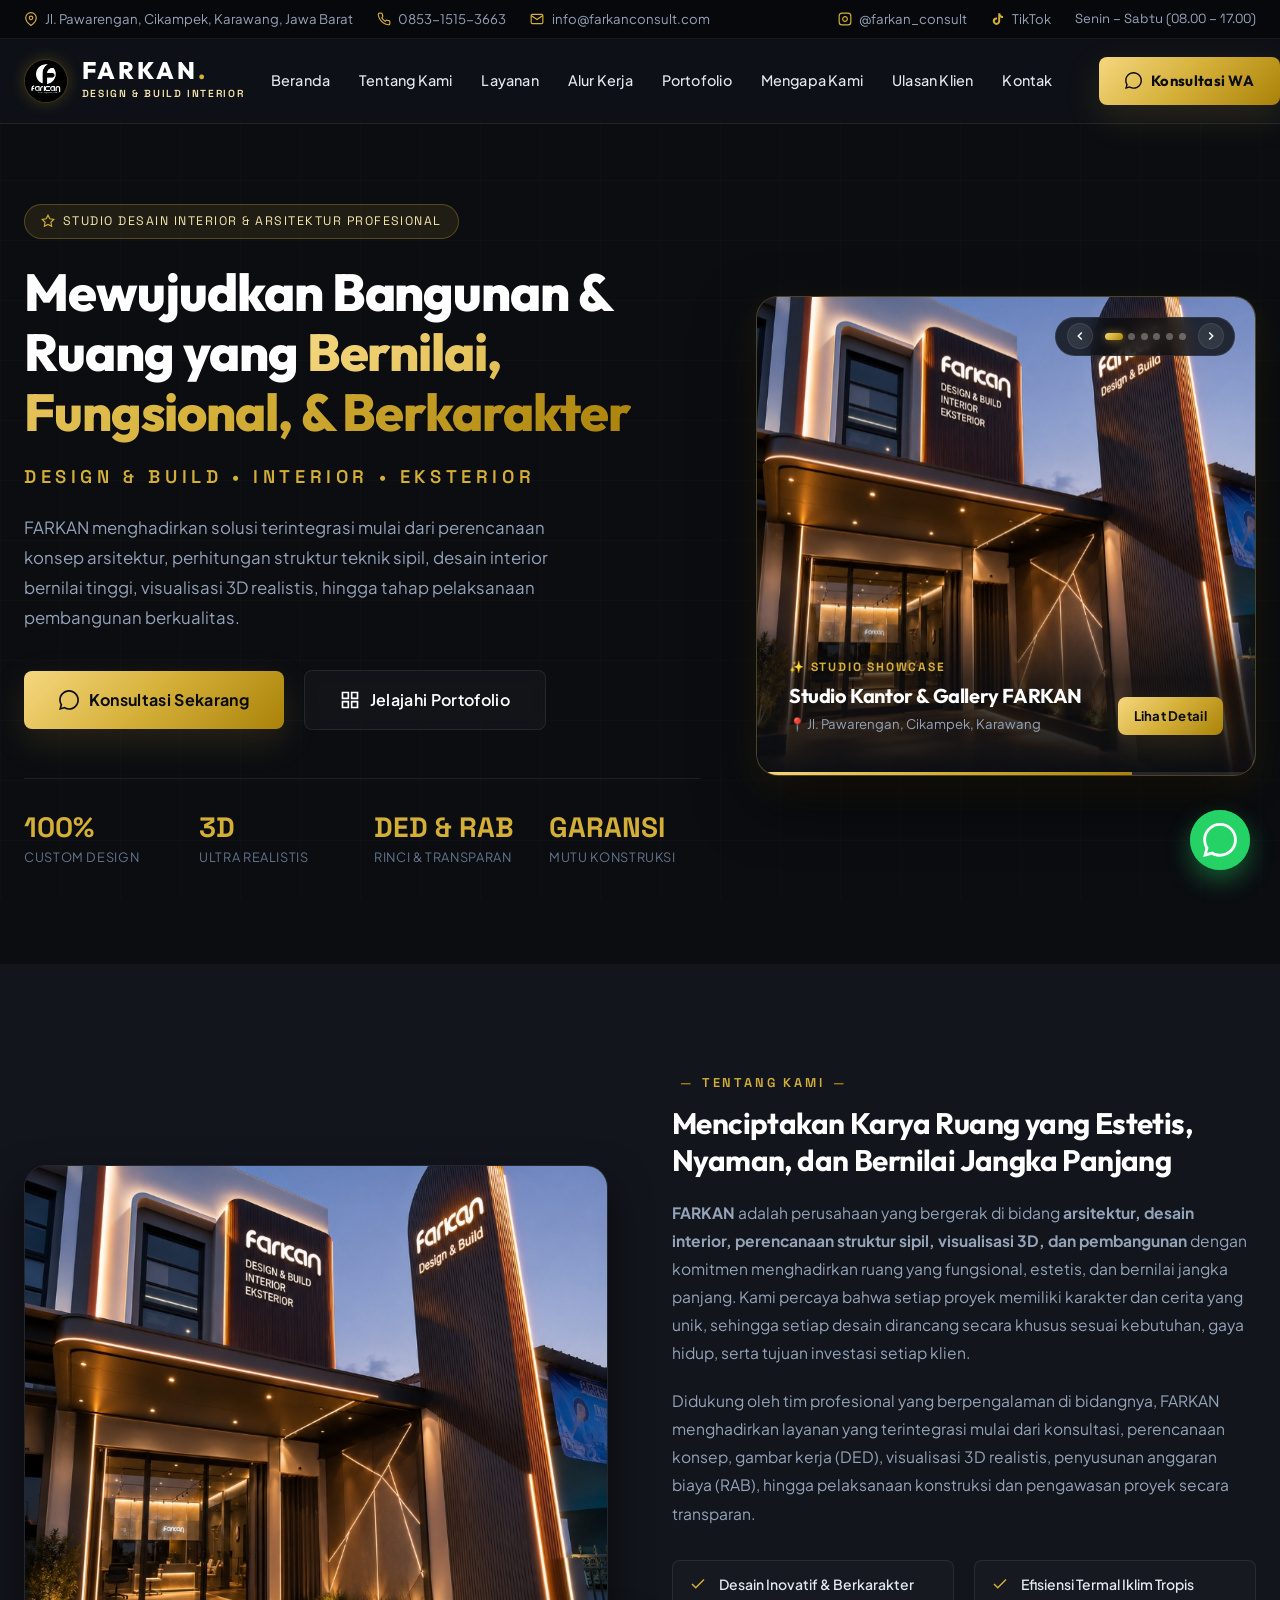
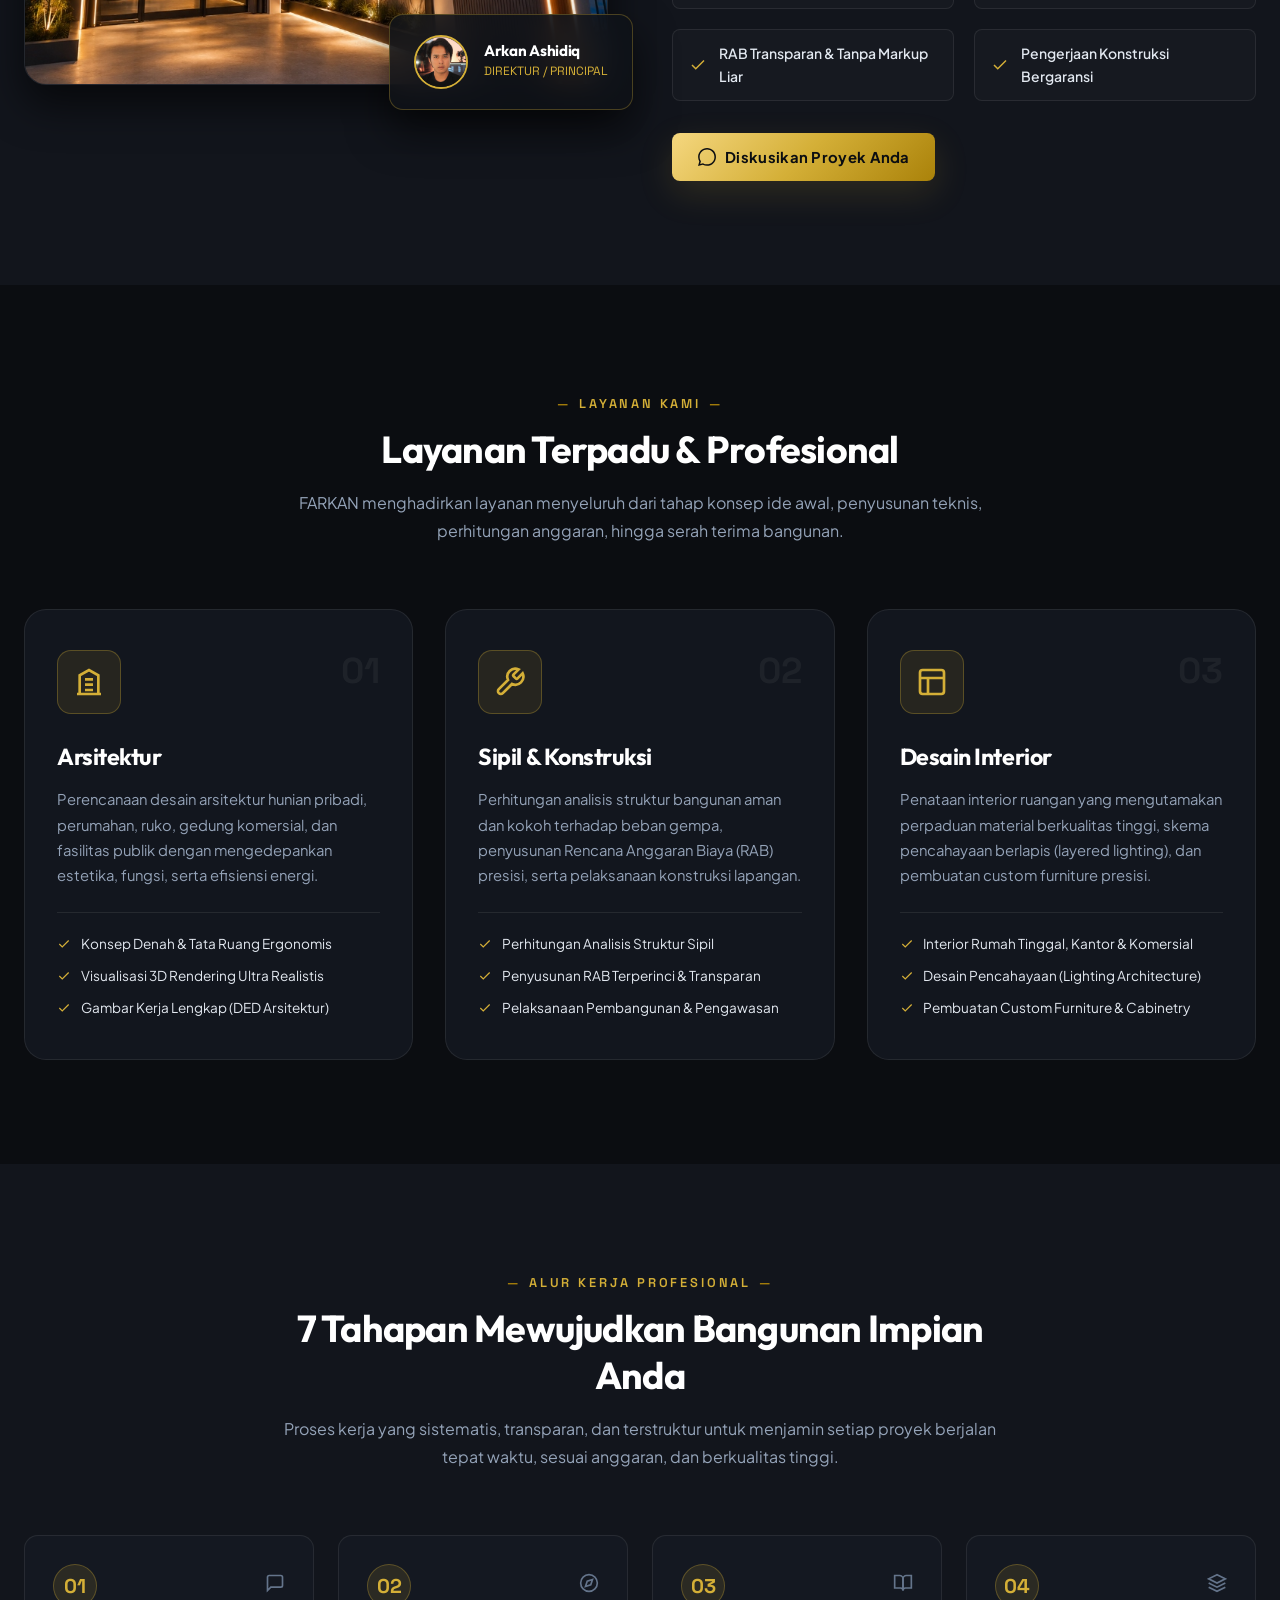
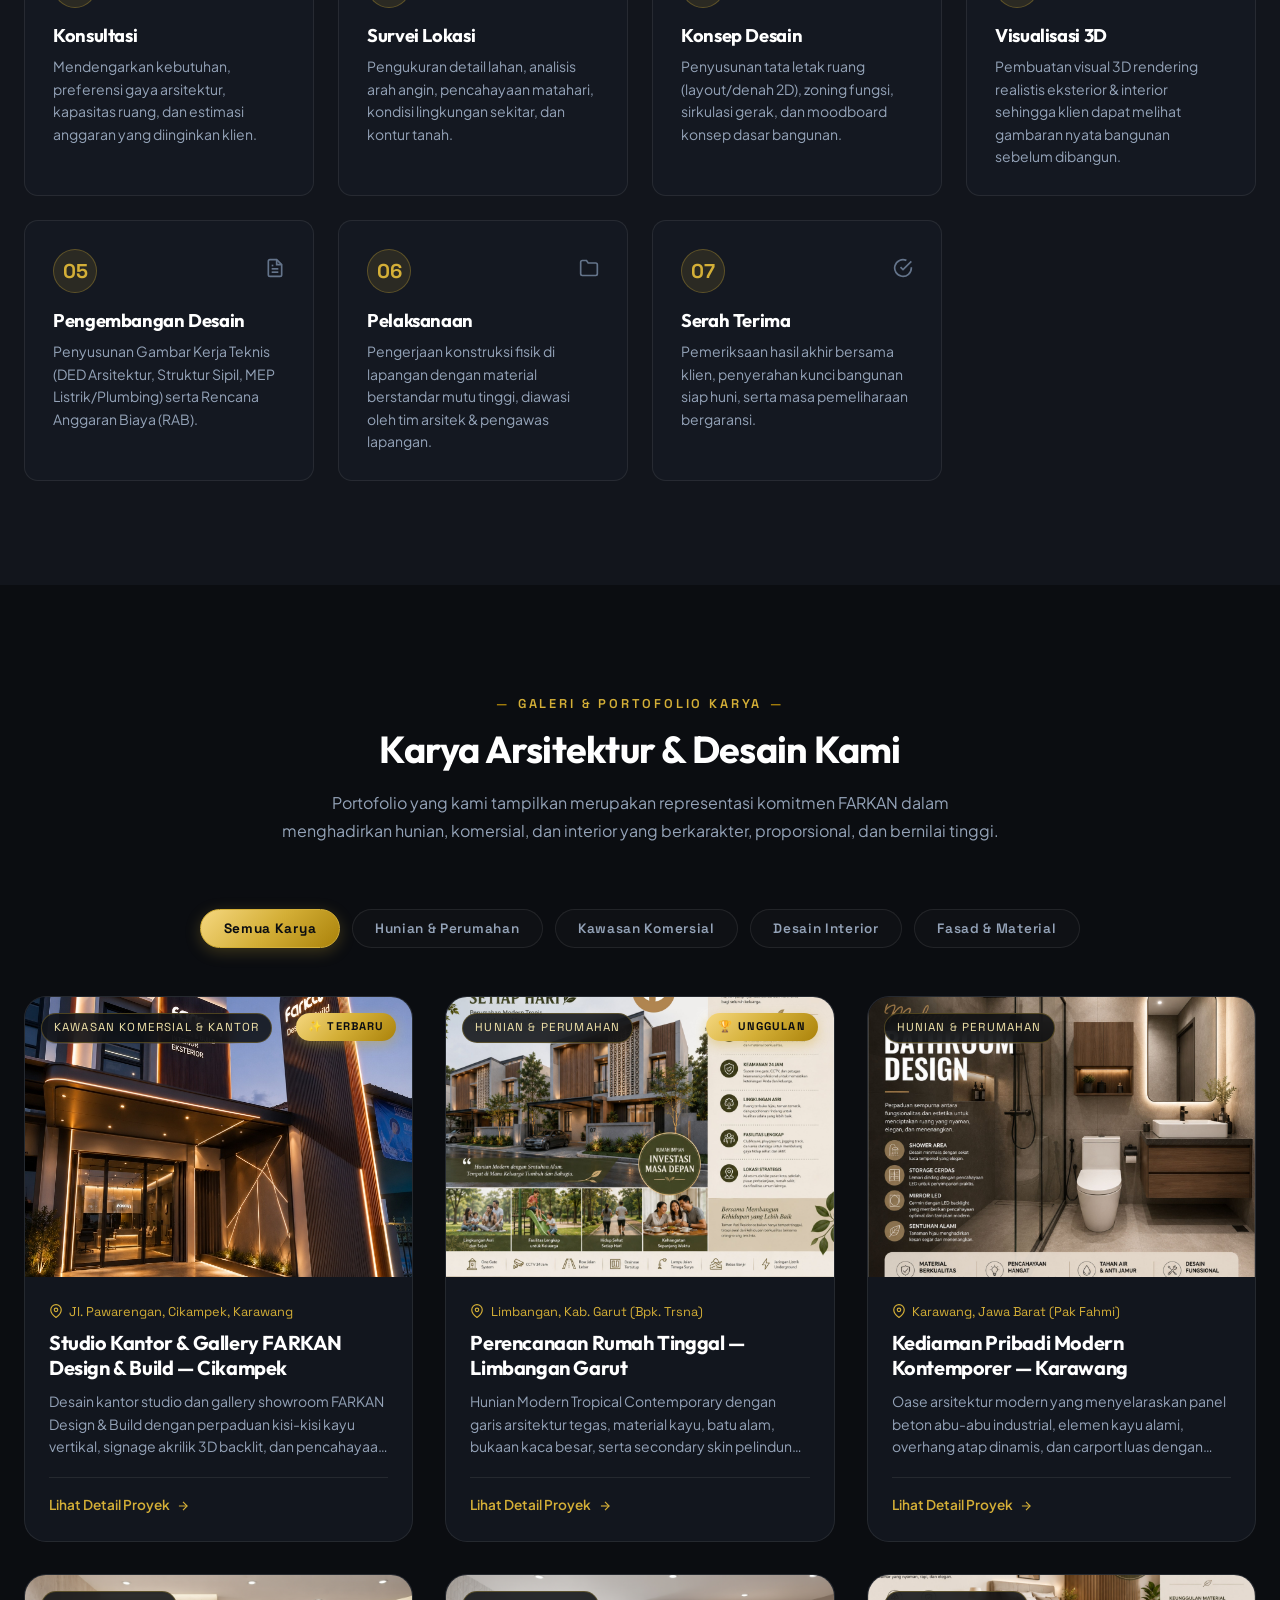
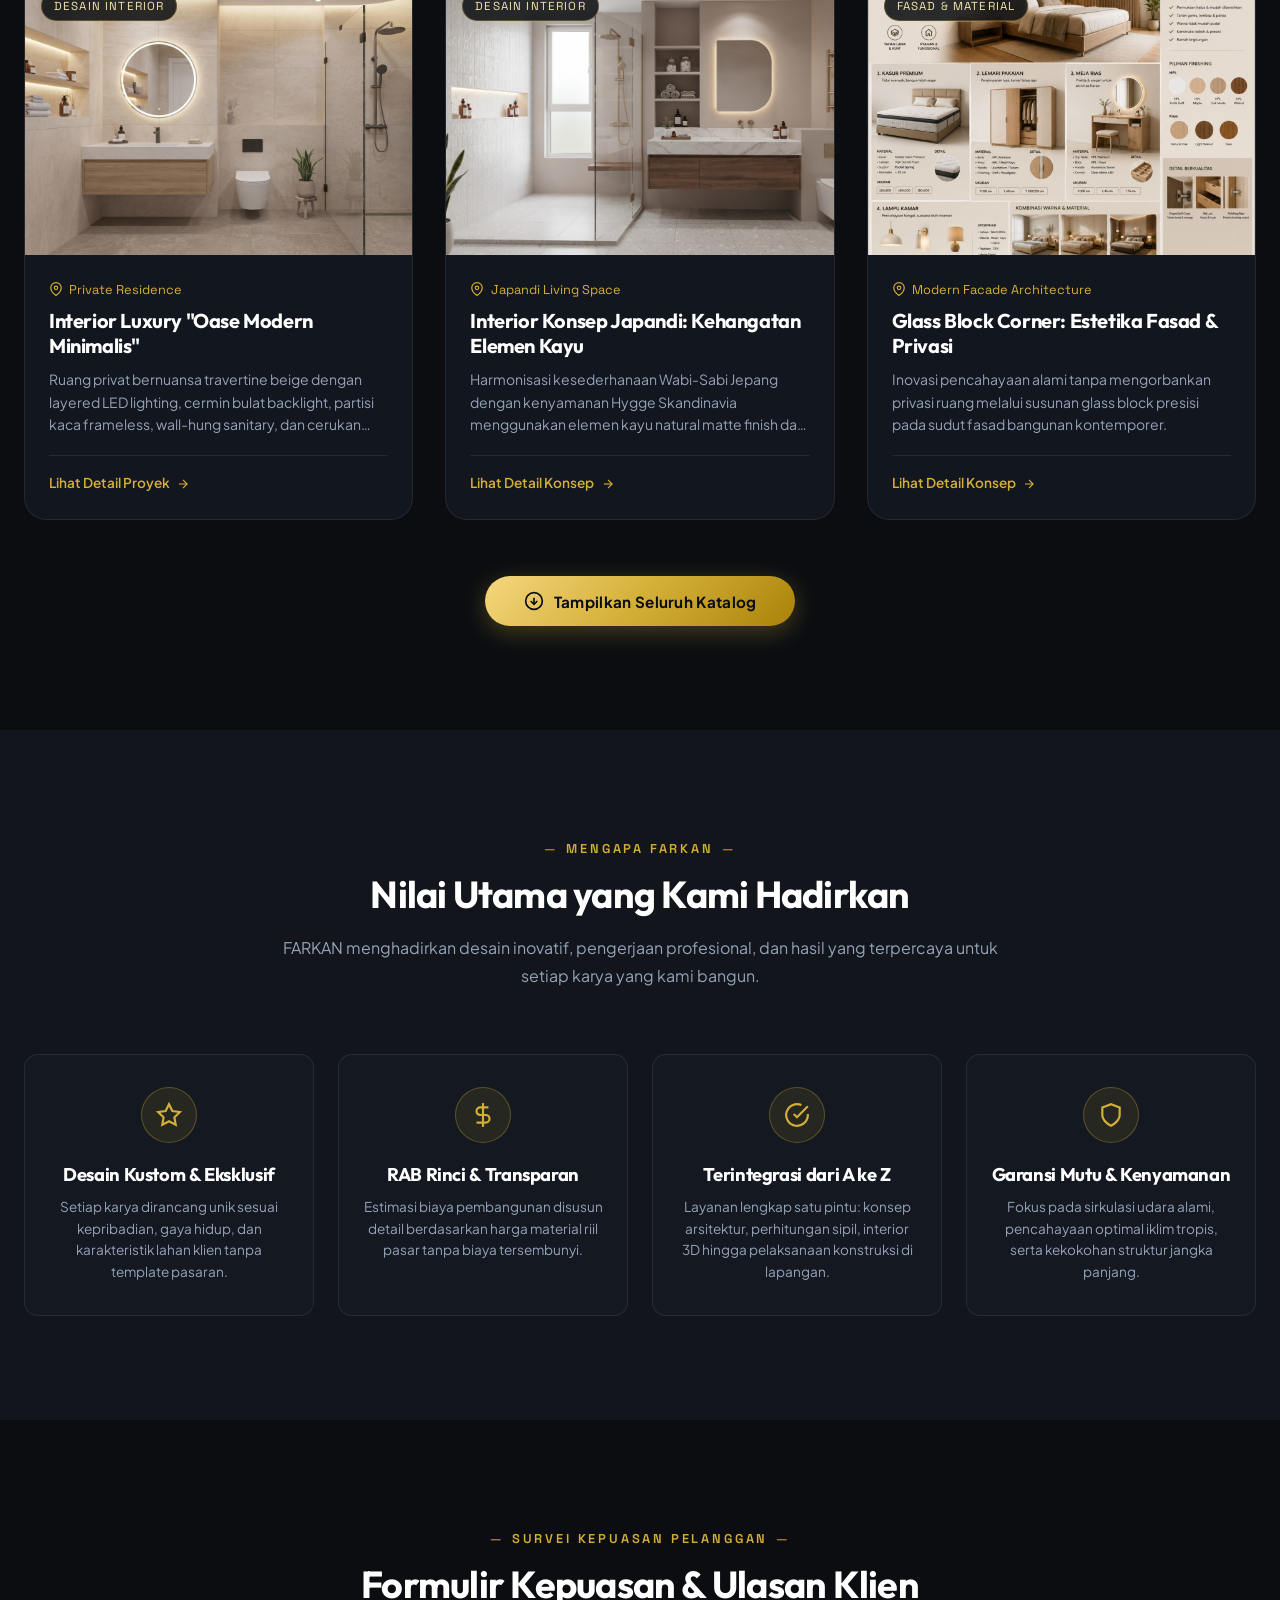
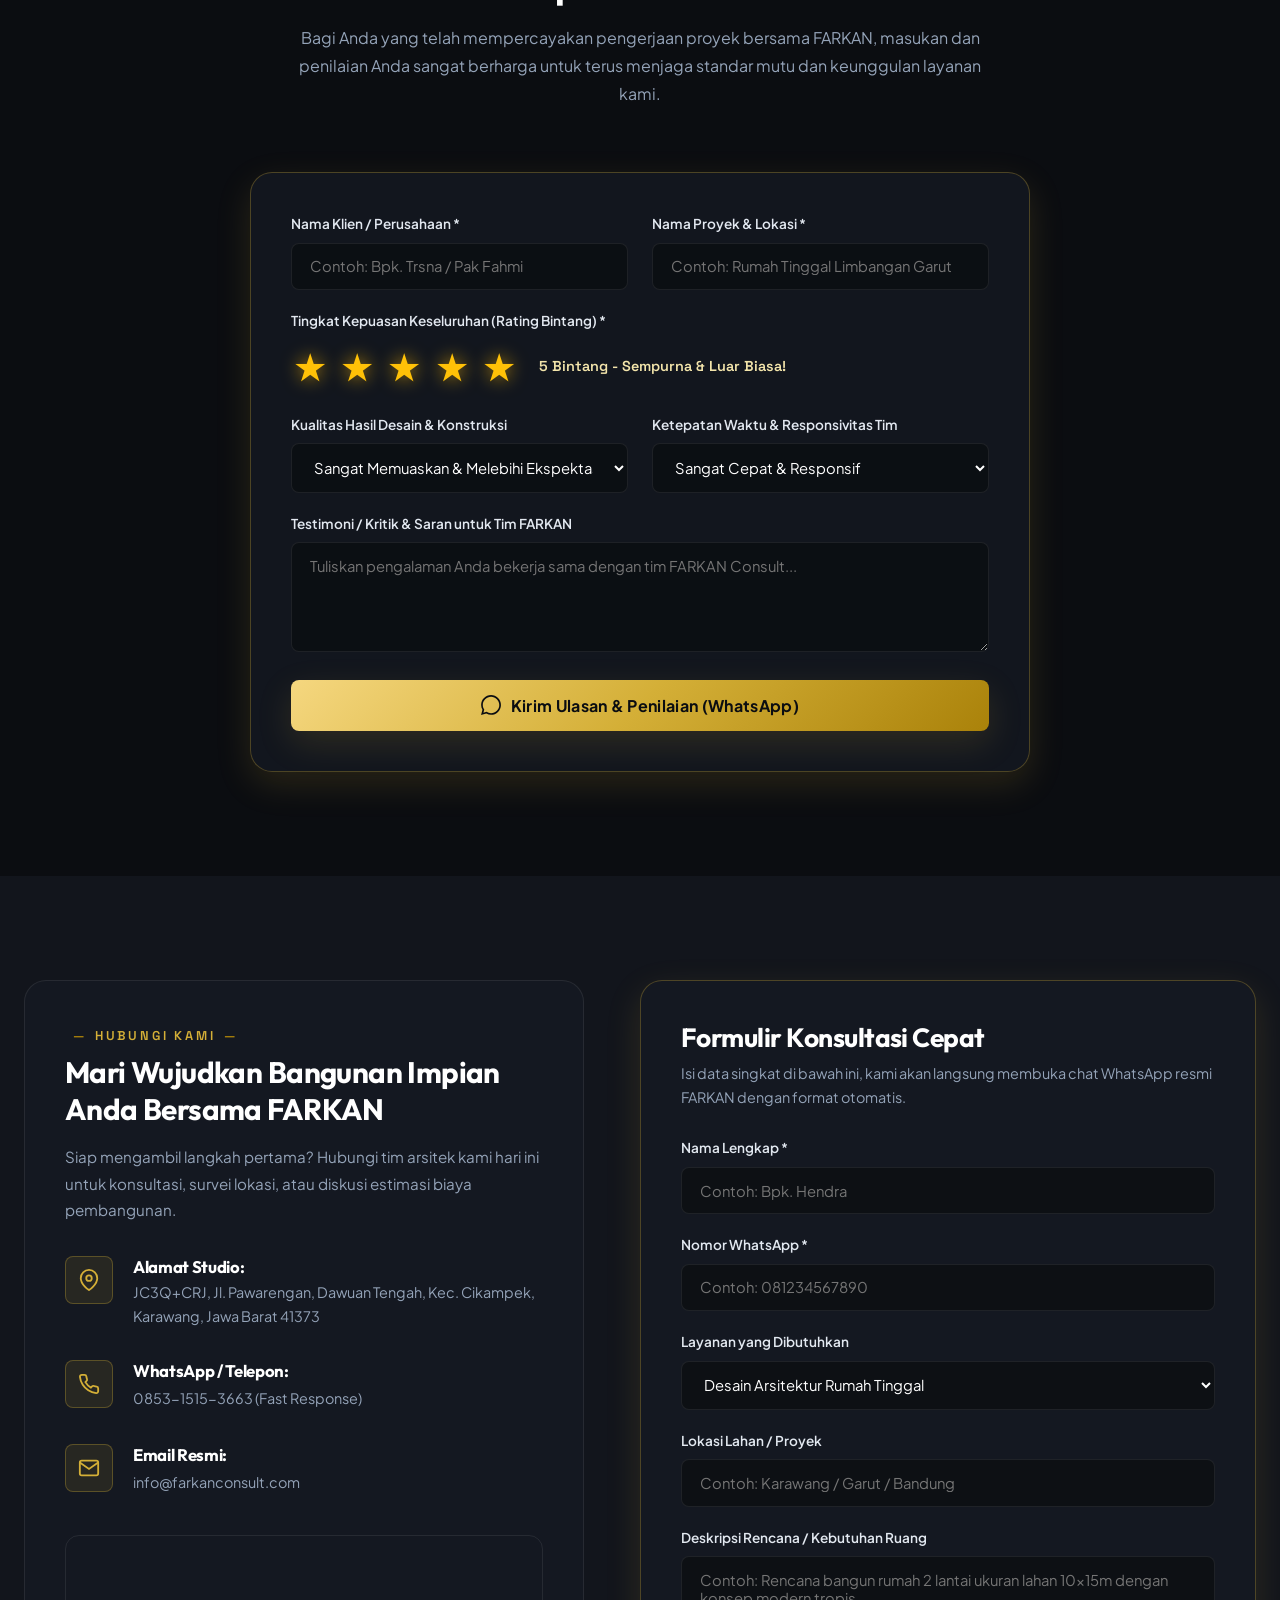
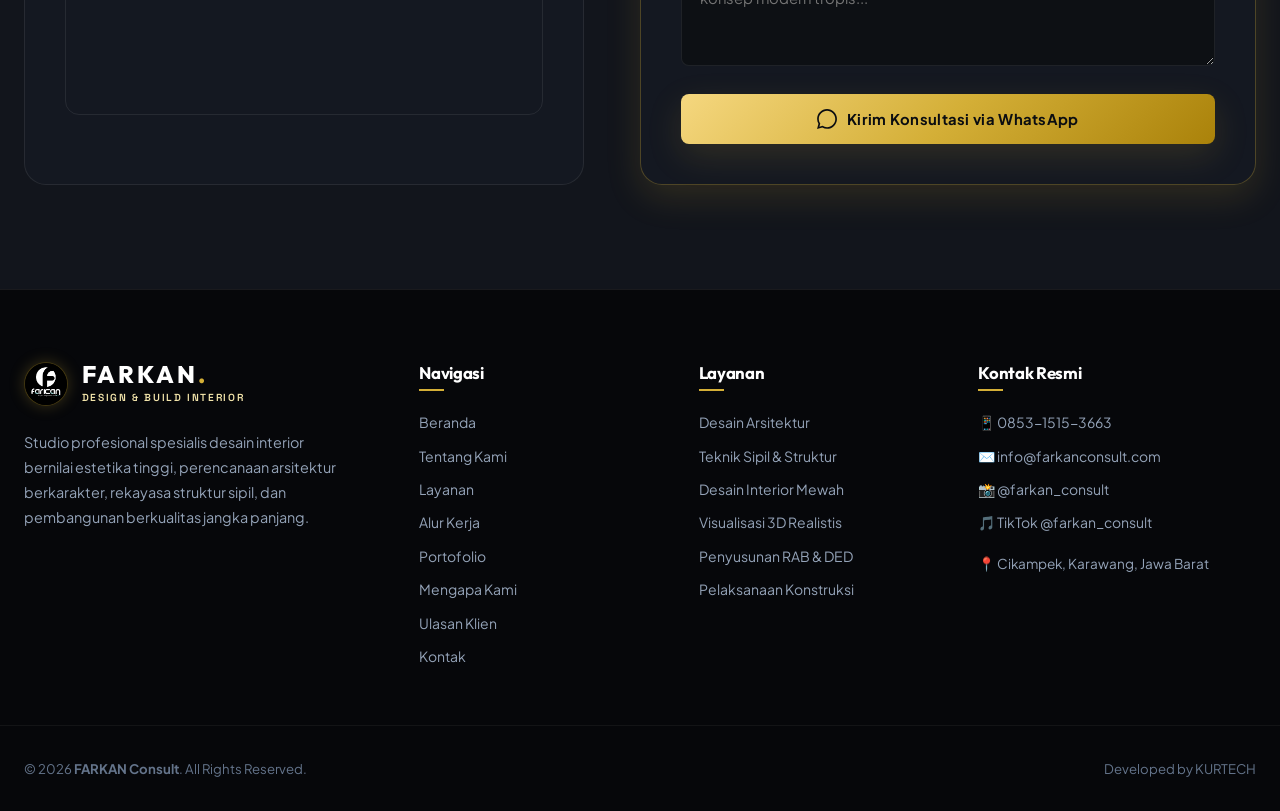
==== commit 4355948a: "style: remove intrusive instagram banner for cleaner luxury look" ====
--- a/index.html
+++ b/index.html
@@ -2658,27 +2658,7 @@
         <p class="section-desc">Portofolio yang kami tampilkan merupakan representasi komitmen FARKAN dalam menghadirkan hunian, komersial, dan interior yang berkarakter, proporsional, dan bernilai tinggi.</p>
       </div>
 
-            <!-- Instagram Live Feed & Catalog Notice Banner -->
-      <div class="instagram-catalog-banner" style="background: linear-gradient(135deg, rgba(225,48,108,0.18), rgba(131,58,180,0.15), rgba(245,96,64,0.12)); border: 1px solid rgba(225,48,108,0.35); border-radius: 14px; padding: 18px 22px; margin-bottom: 2.5rem; display: flex; align-items: center; justify-content: space-between; gap: 16px; flex-wrap: wrap; box-shadow: 0 8px 24px rgba(0,0,0,0.3);">
-        <div style="display: flex; align-items: center; gap: 14px;">
-          <div style="width: 46px; height: 46px; border-radius: 50%; background: linear-gradient(45deg, #f09433 0%, #e6683c 25%, #dc2743 50%, #cc2366 75%, #bc1888 100%); display: flex; align-items: center; justify-content: center; flex-shrink: 0; box-shadow: 0 4px 14px rgba(225,48,108,0.4);">
-            <svg width="24" height="24" viewBox="0 0 24 24" fill="none" stroke="#ffffff" stroke-width="2"><rect x="2" y="2" width="20" height="20" rx="5" ry="5"></rect><path d="M16 11.37A4 4 0 1 1 12.63 8 4 4 0 0 1 16 11.37z"></path><line x1="17.5" y1="6.5" x2="17.51" y2="6.5"></line></svg>
-          </div>
-          <div>
-            <div style="font-weight: 700; color: #ffffff; font-size: 1.05rem; display: flex; align-items: center; gap: 8px;">
-              Dokumentasi &amp; Portofolio Instagram Resmi <span style="background: #e1306c; color: #fff; font-size: 0.65rem; font-weight: 800; padding: 3px 8px; border-radius: 20px; letter-spacing: 0.5px;">@farkan_consult</span>
-            </div>
-            <p style="margin: 4px 0 0; font-size: 0.88rem; color: #cbd5e1; line-height: 1.4;">
-              Seluruh karya desain 3D render, dokumentasi fisik pengerjaan di lapangan, dan inspirasi interior bersumber &amp; terupdate dari Instagram kami.
-            </p>
-          </div>
-        </div>
-        <a href="https://www.instagram.com/farkan_consult?stkn=eG5iMmtwcWc3b3Rt" target="_blank" class="btn btn-outline" style="border-color: #e1306c; color: #fff; background: rgba(225,48,108,0.25); white-space: nowrap; font-size: 0.9rem; padding: 10px 18px; display: inline-flex; align-items: center; gap: 8px; border-radius: 8px; font-weight: 600;">
-          <svg width="18" height="18" viewBox="0 0 24 24" fill="none" stroke="currentColor" stroke-width="2"><rect x="2" y="2" width="20" height="20" rx="5" ry="5"></rect><path d="M16 11.37A4 4 0 1 1 12.63 8 4 4 0 0 1 16 11.37z"></path><line x1="17.5" y1="6.5" x2="17.51" y2="6.5"></line></svg>
-          <span>Kunjungi Instagram @farkan_consult &rarr;</span>
-        </a>
-      </div>
-      <!-- Filter Tabs -->
+            <!-- Filter Tabs -->
       <div class="portfolio-filter">
         <button class="filter-btn active" data-filter="all">Semua Karya</button>
         <button class="filter-btn" data-filter="residential">Hunian & Perumahan</button>
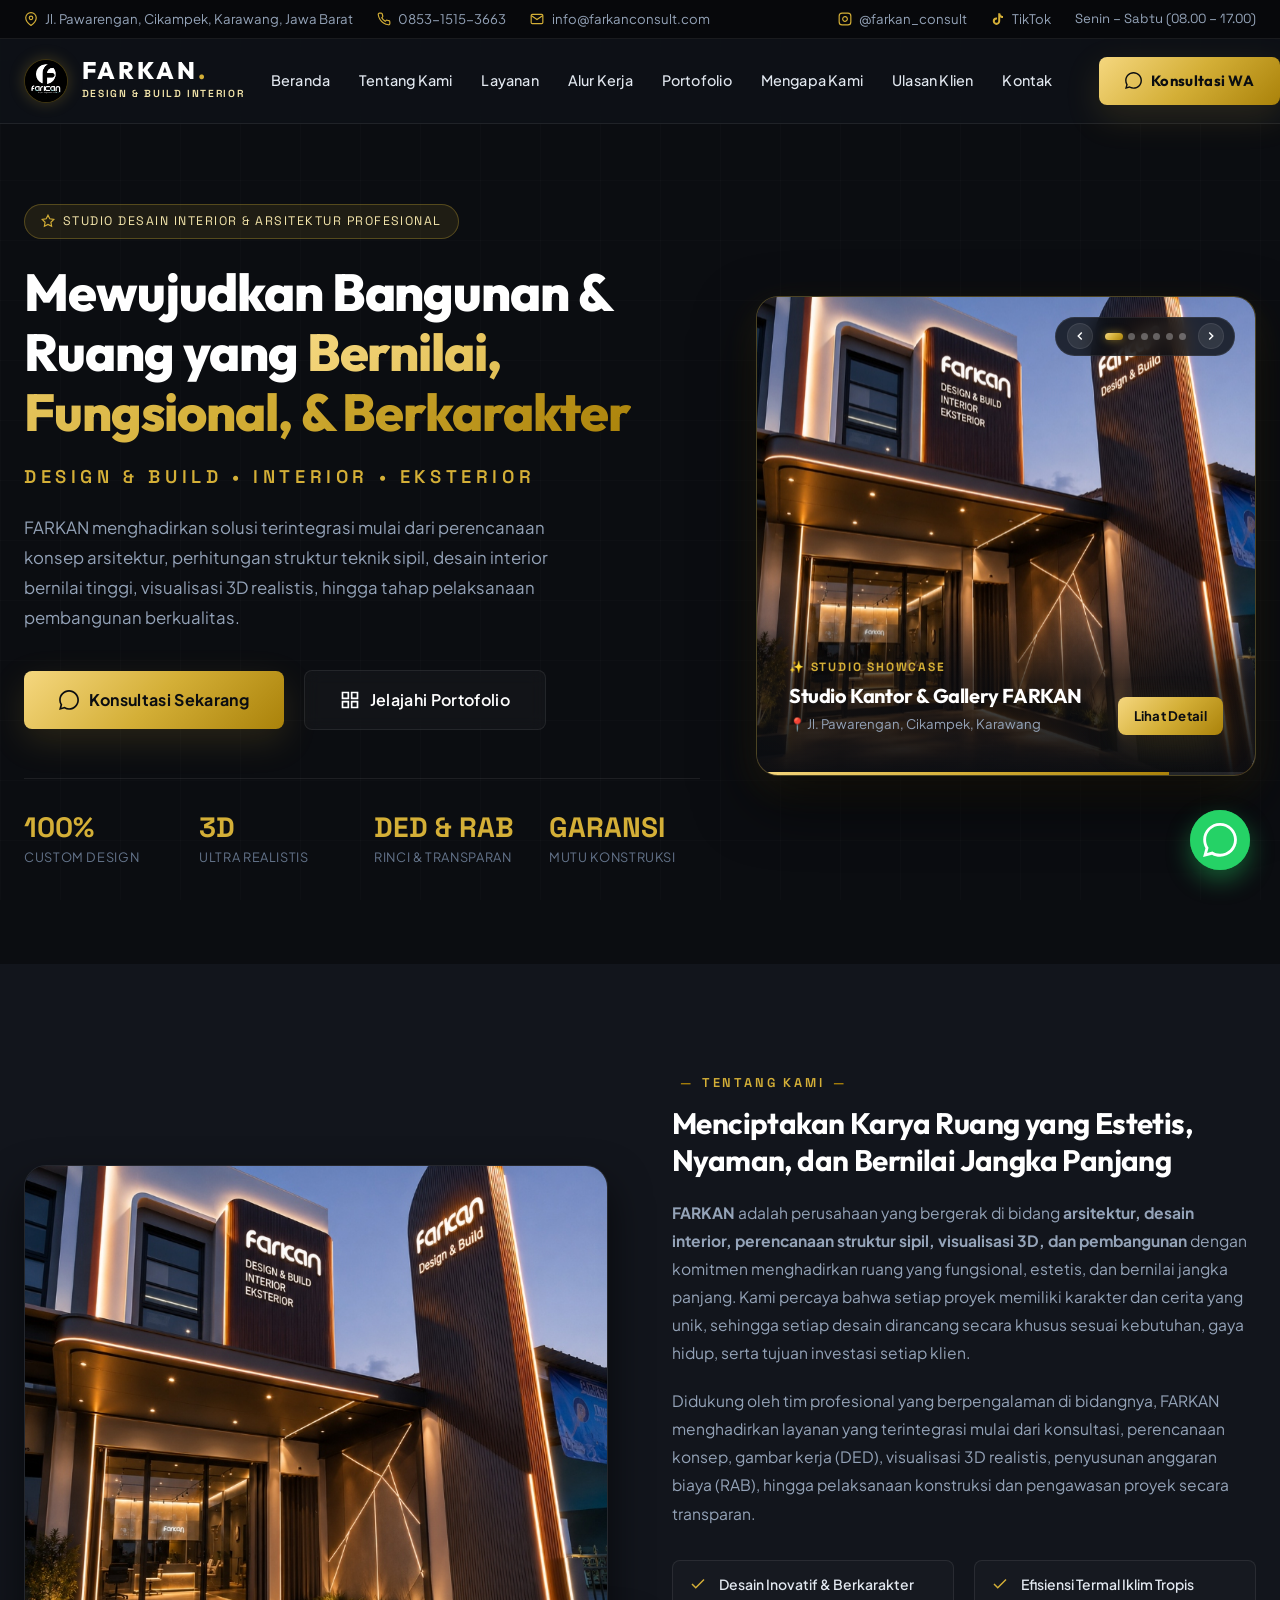
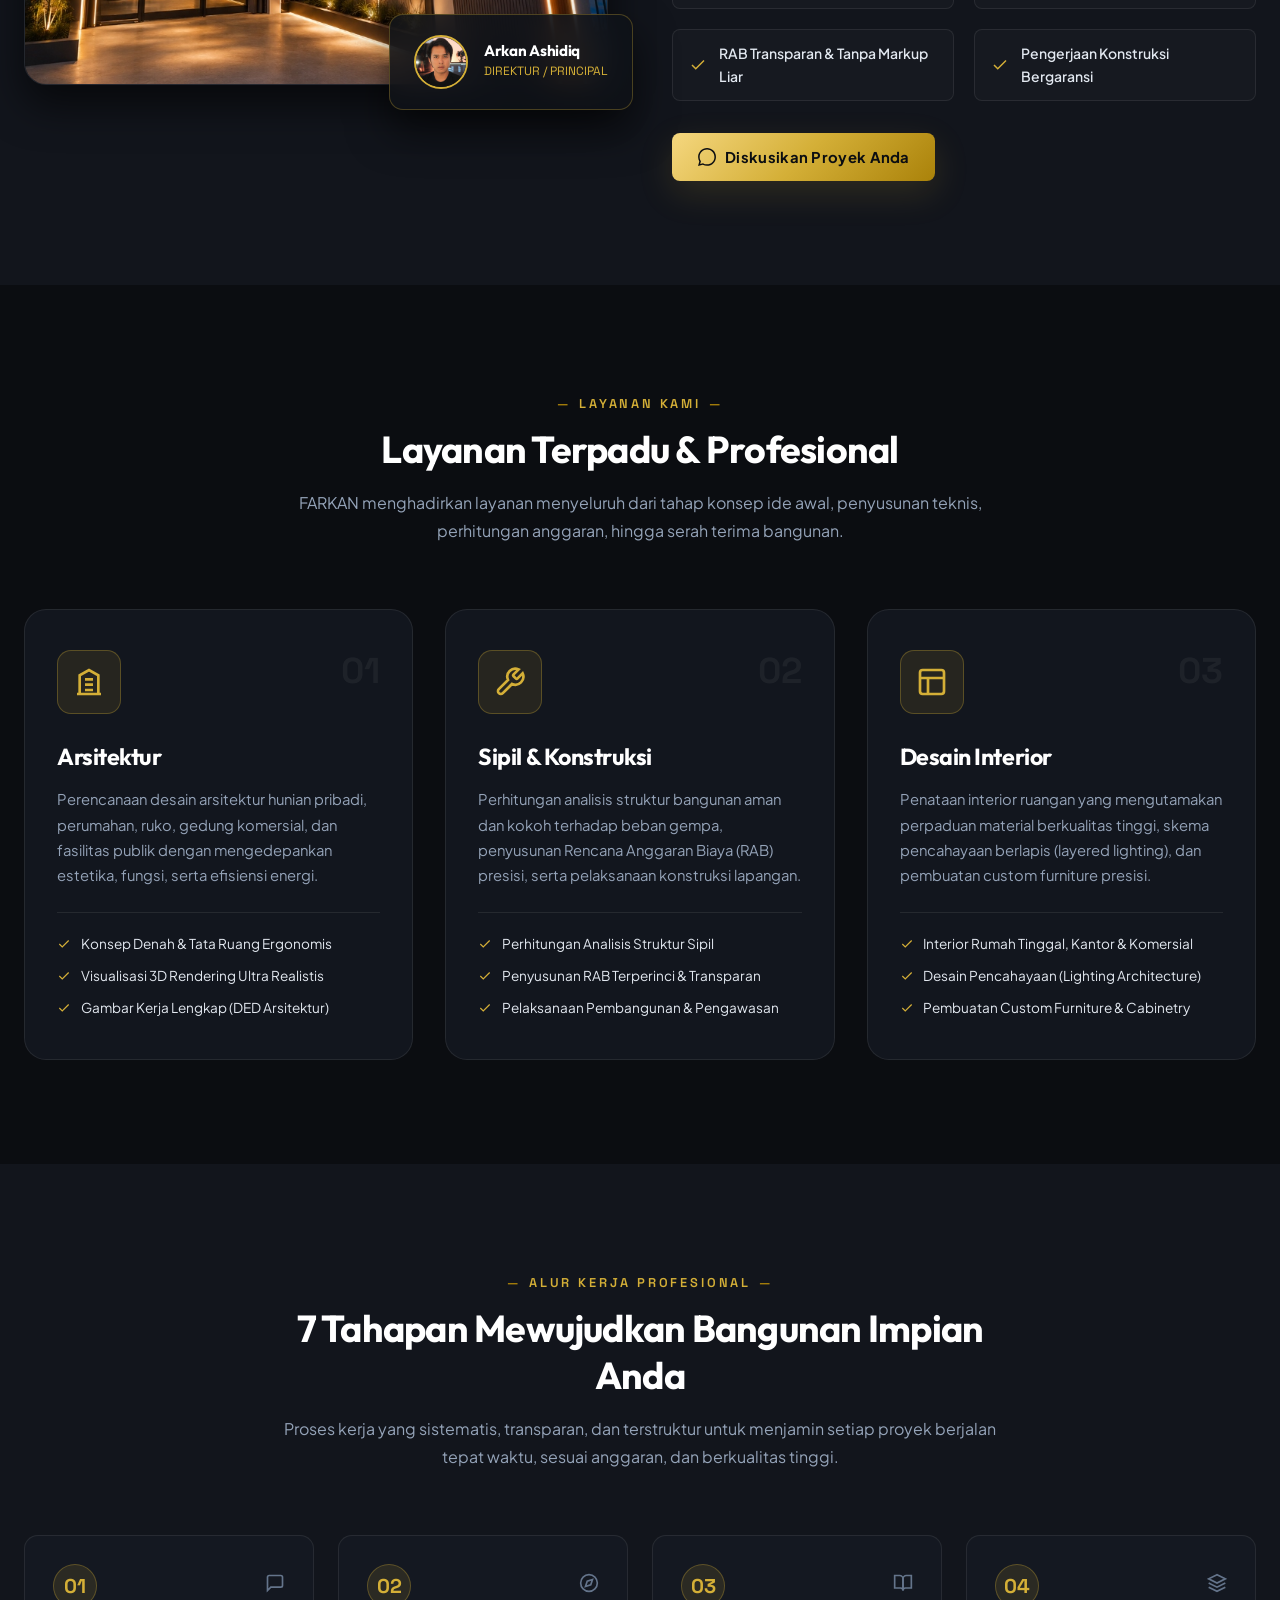
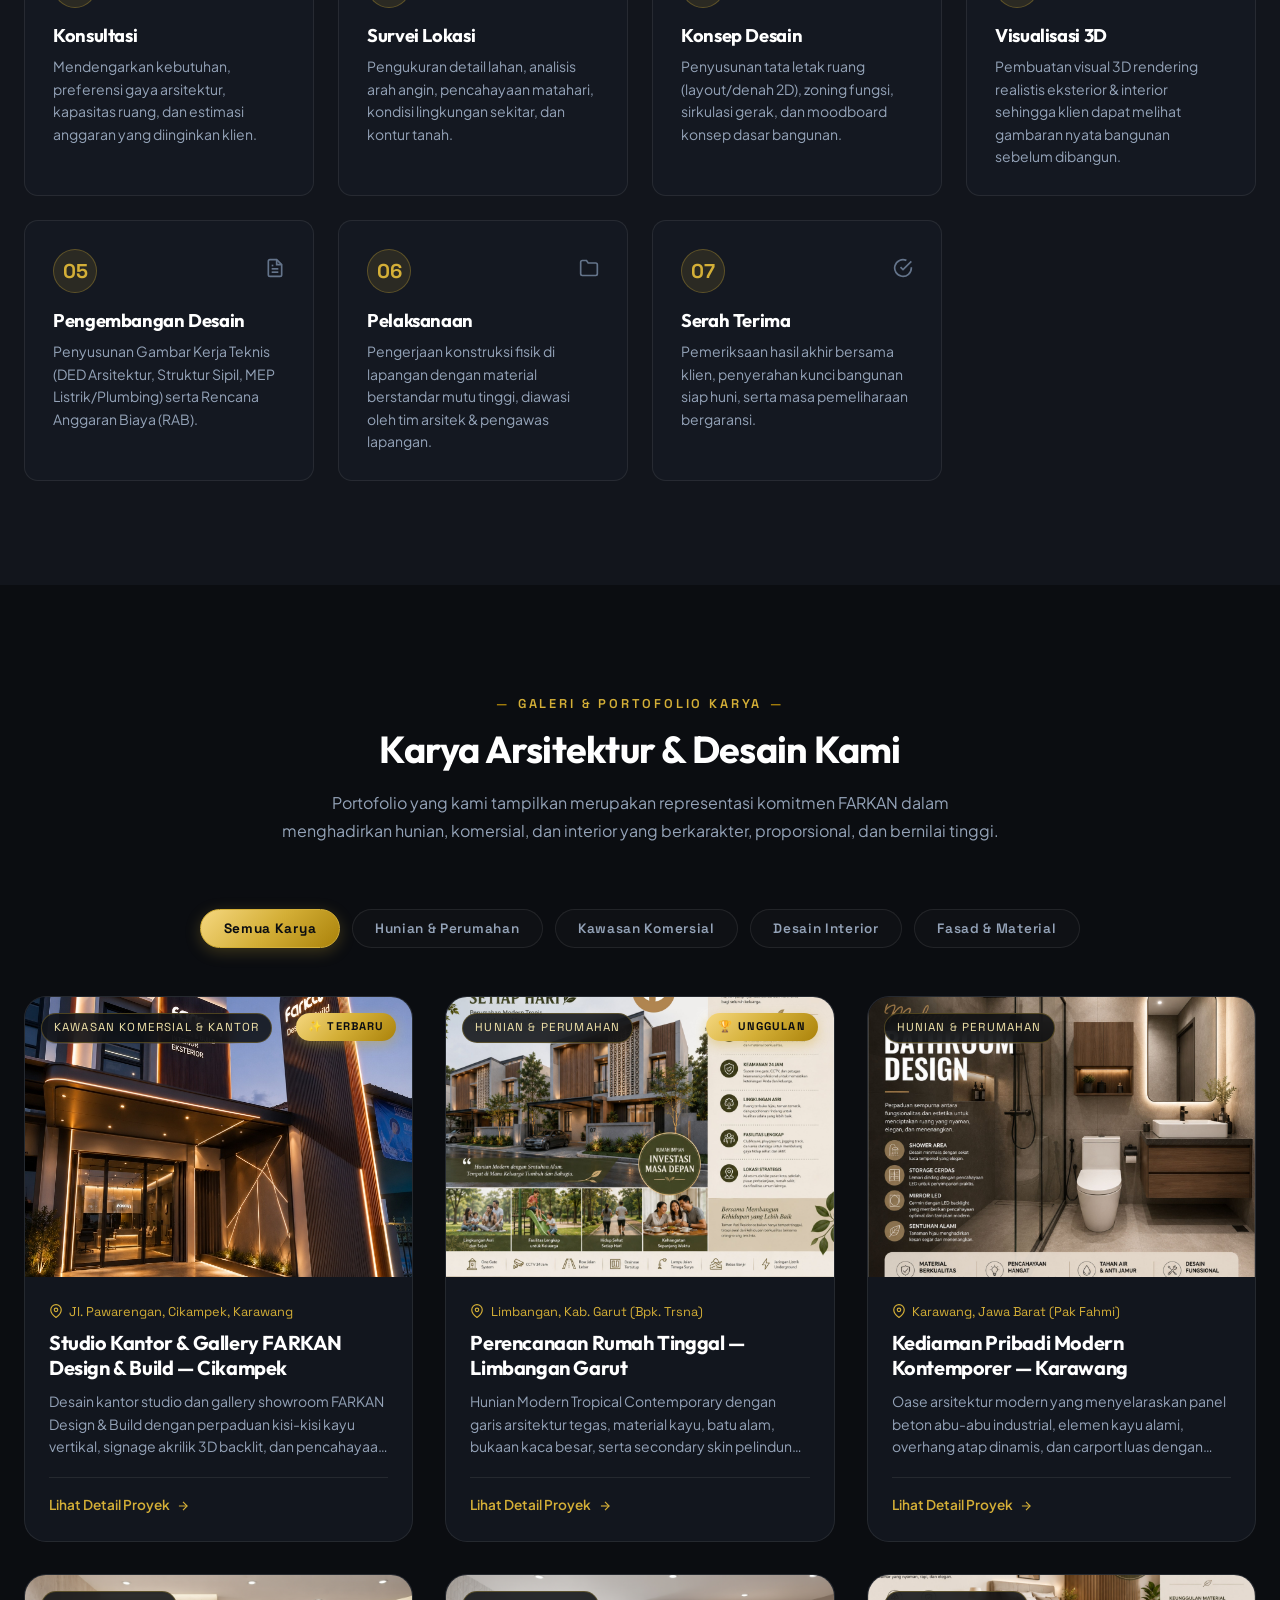
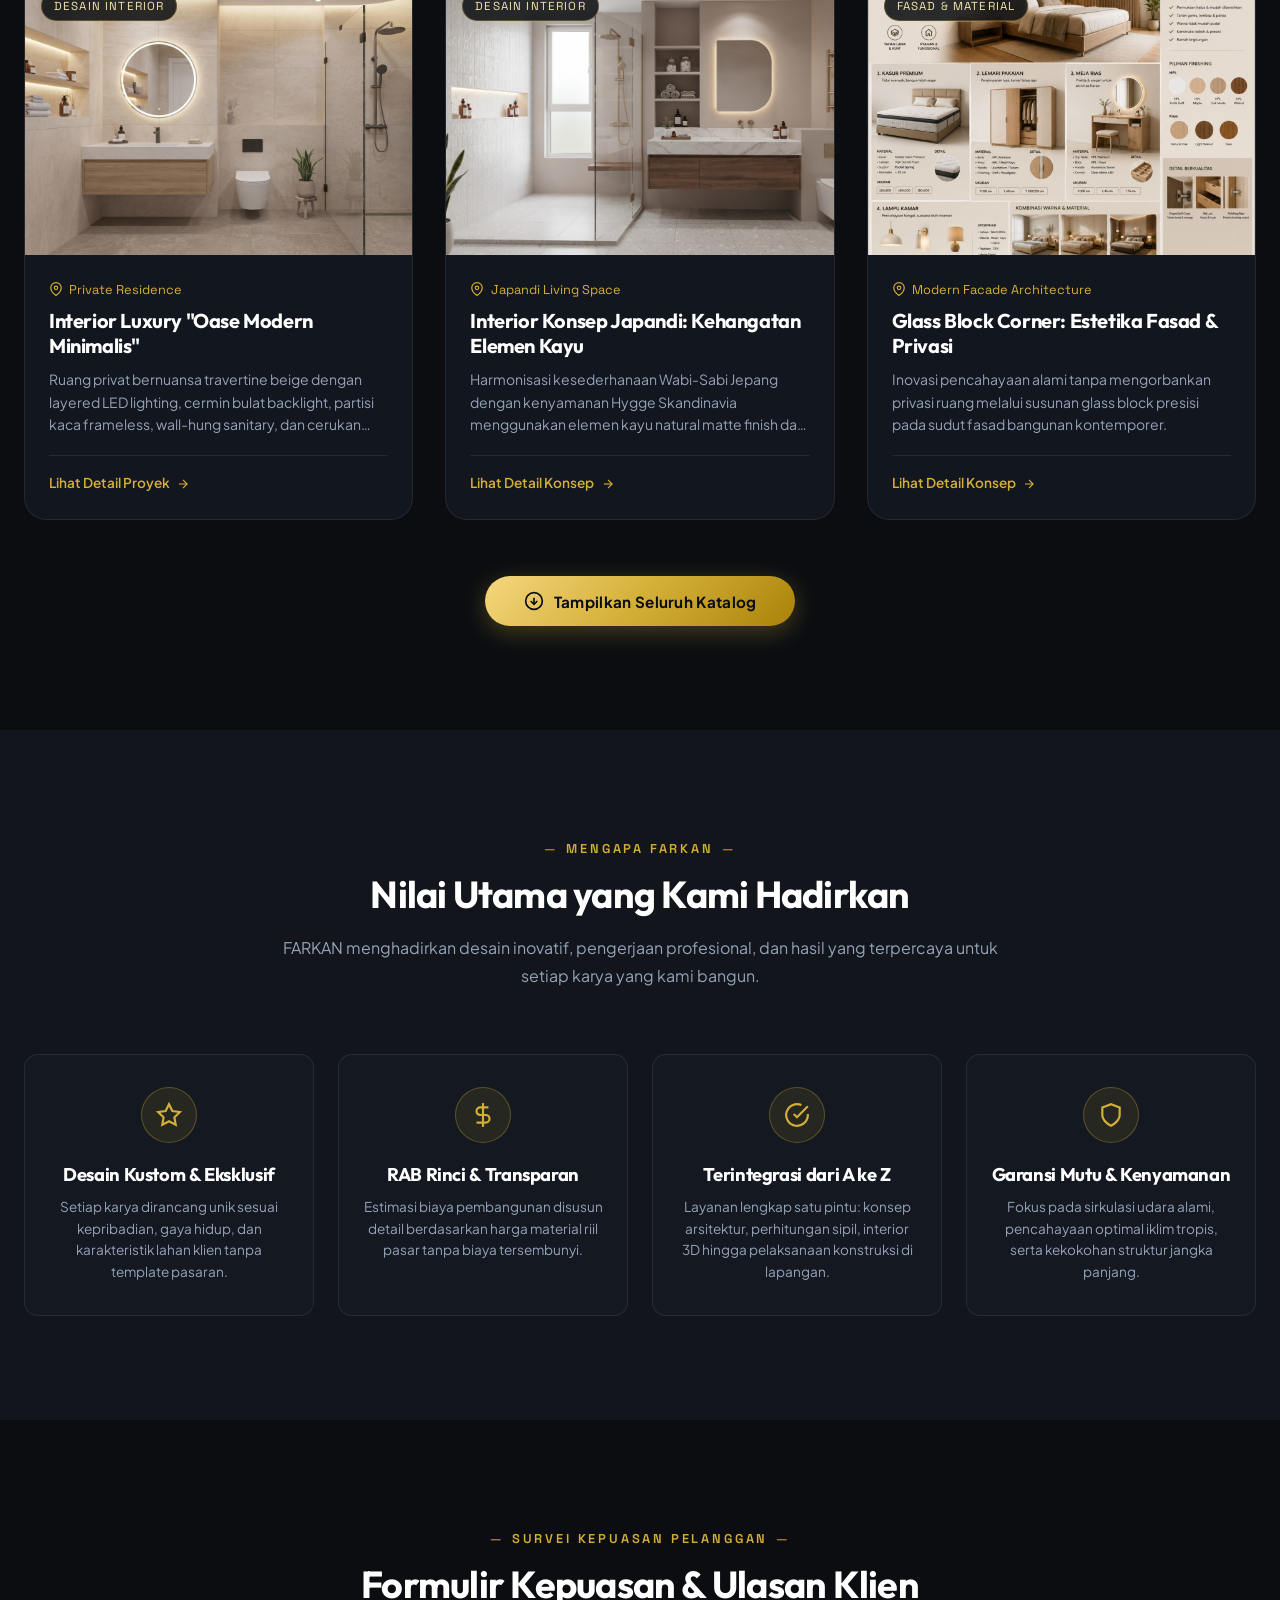
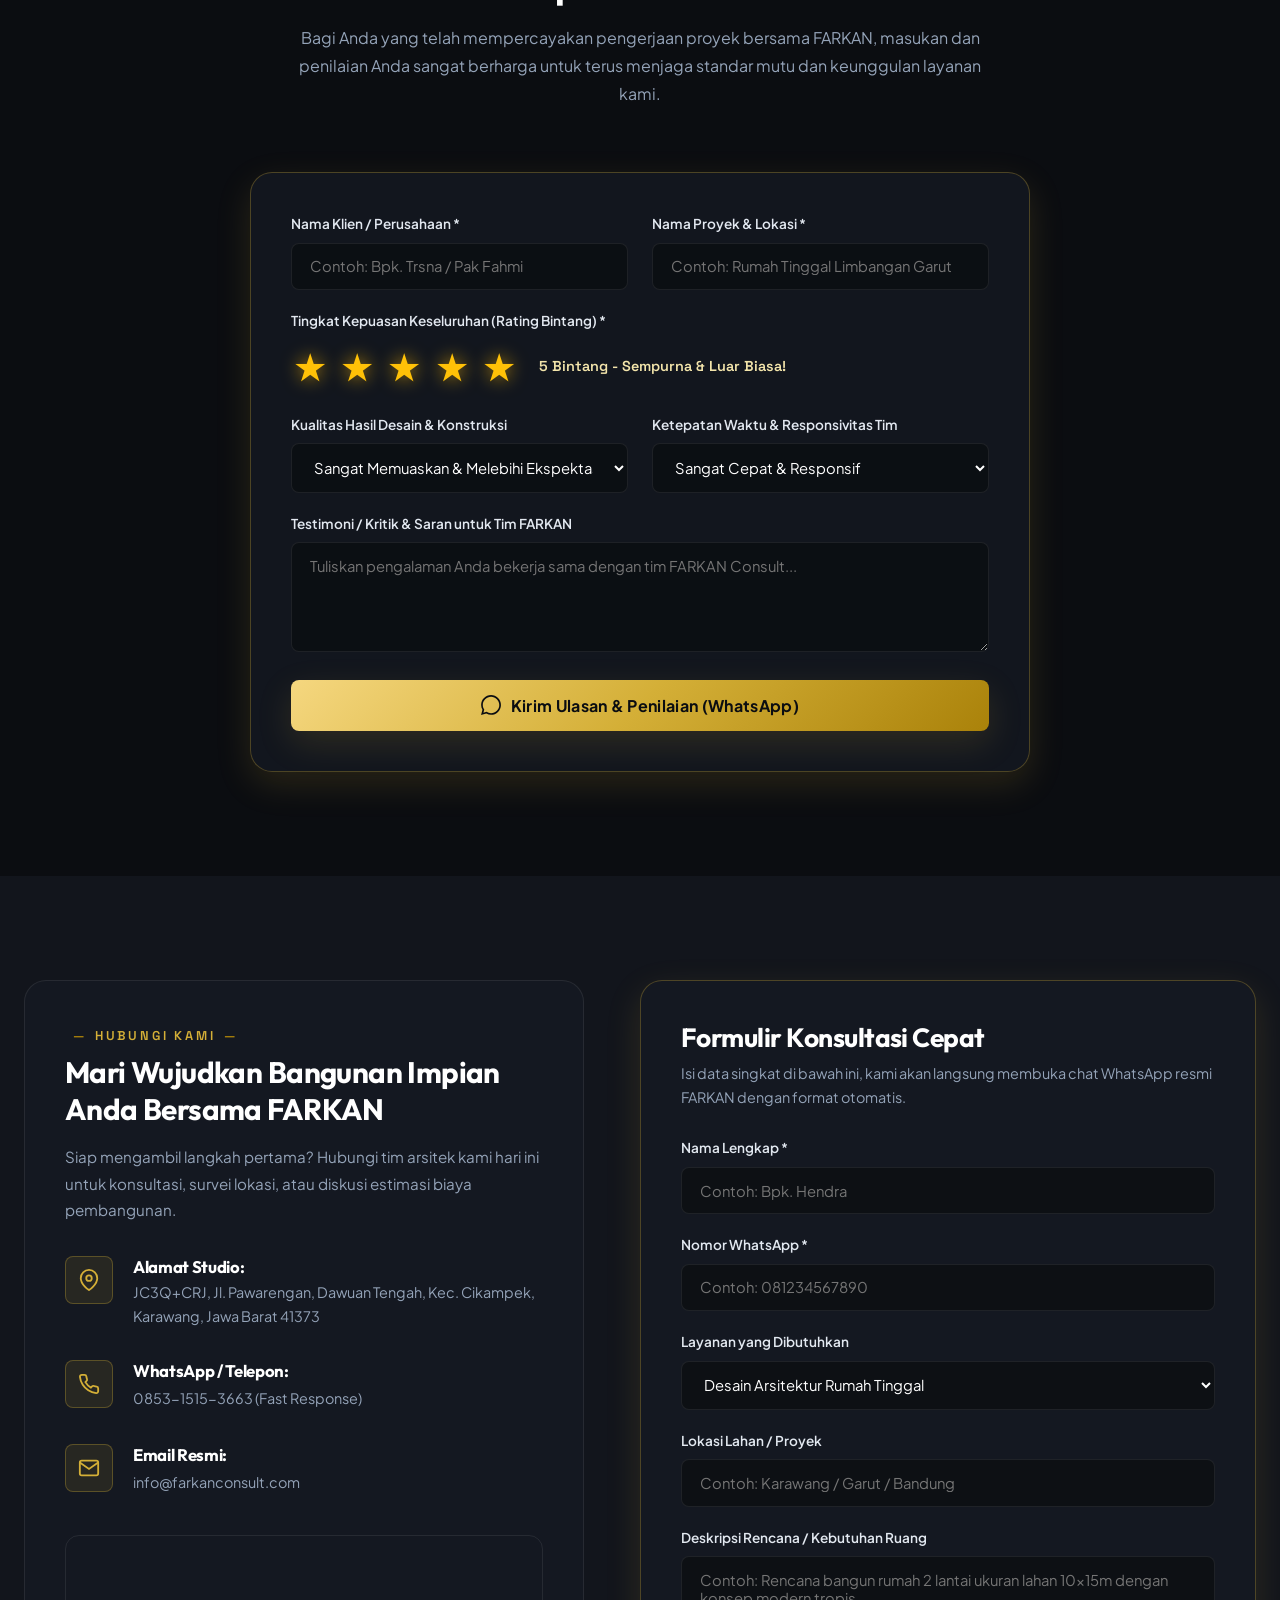
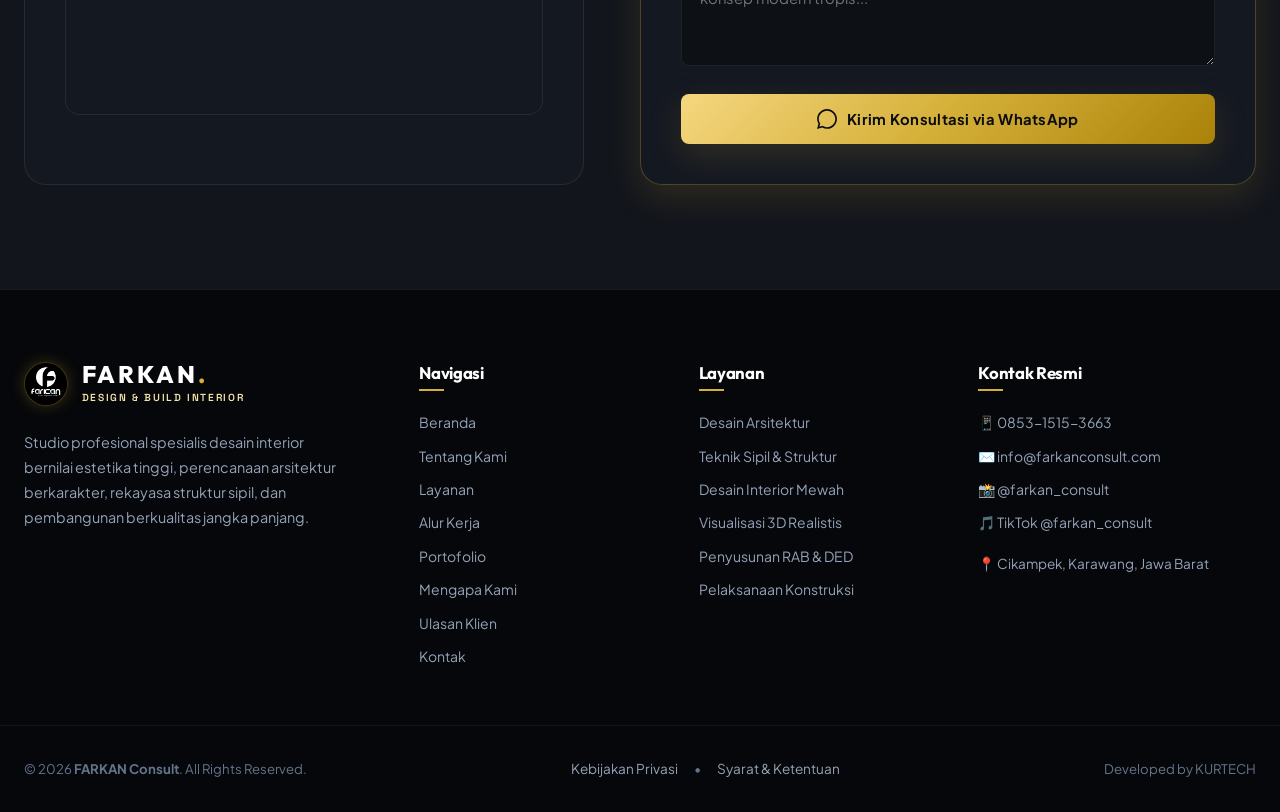
==== commit 5c707188: "Add Privacy Policy, Terms of Service, and TriPay Callback bridge" ====
--- a/index.html
+++ b/index.html
@@ -3532,6 +3532,7 @@
 
     <div class="container footer-bottom">
       <div>© 2026 <strong>FARKAN Consult</strong>. All Rights Reserved.</div>
+      <div class="footer-legal" style="display:flex; gap:16px; font-size:0.85rem;"><a href="privacy.html" style="color:var(--text-muted); text-decoration:none;">Kebijakan Privasi</a> <span>•</span> <a href="terms.html" style="color:var(--text-muted); text-decoration:none;">Syarat & Ketentuan</a></div>
       <div class="footer-credit">Developed by <a href="https://kurtech.my.id" target="_blank" rel="noopener noreferrer">KURTECH</a></div>
     </div>
   </footer>
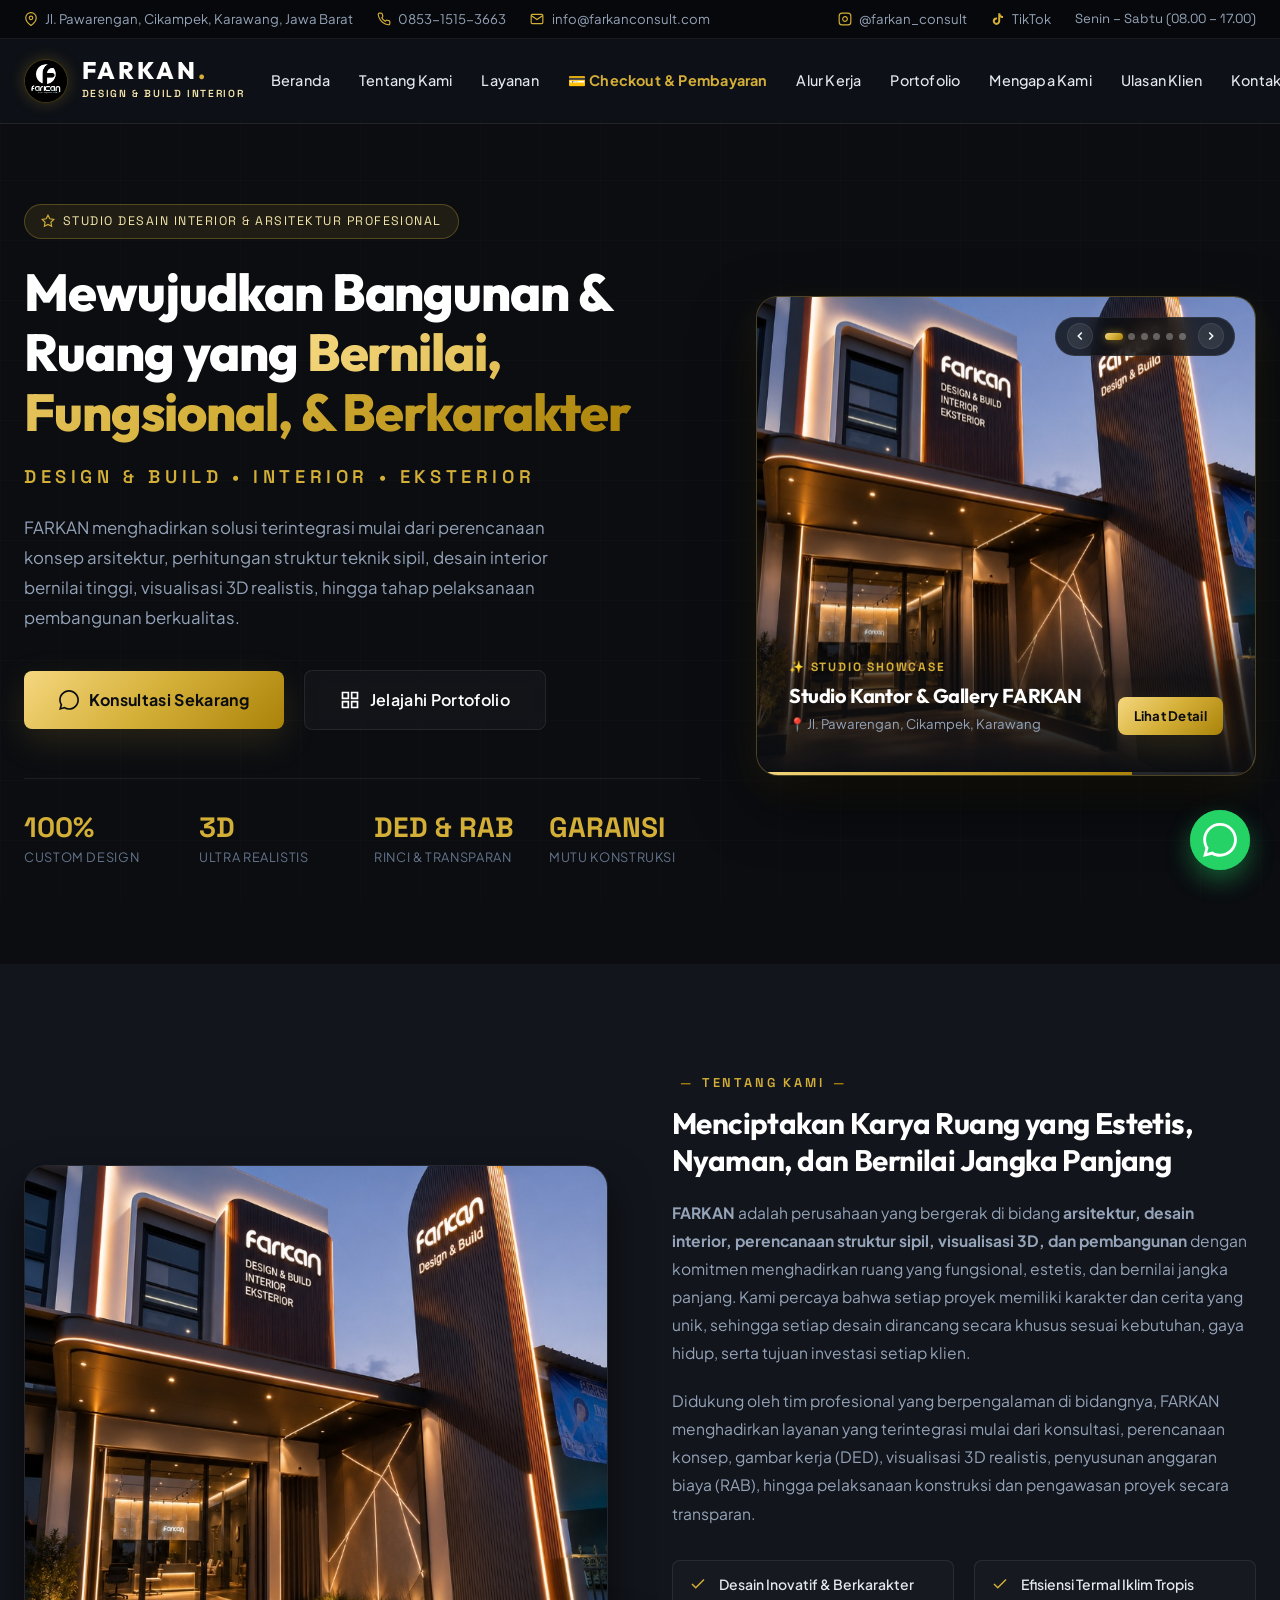
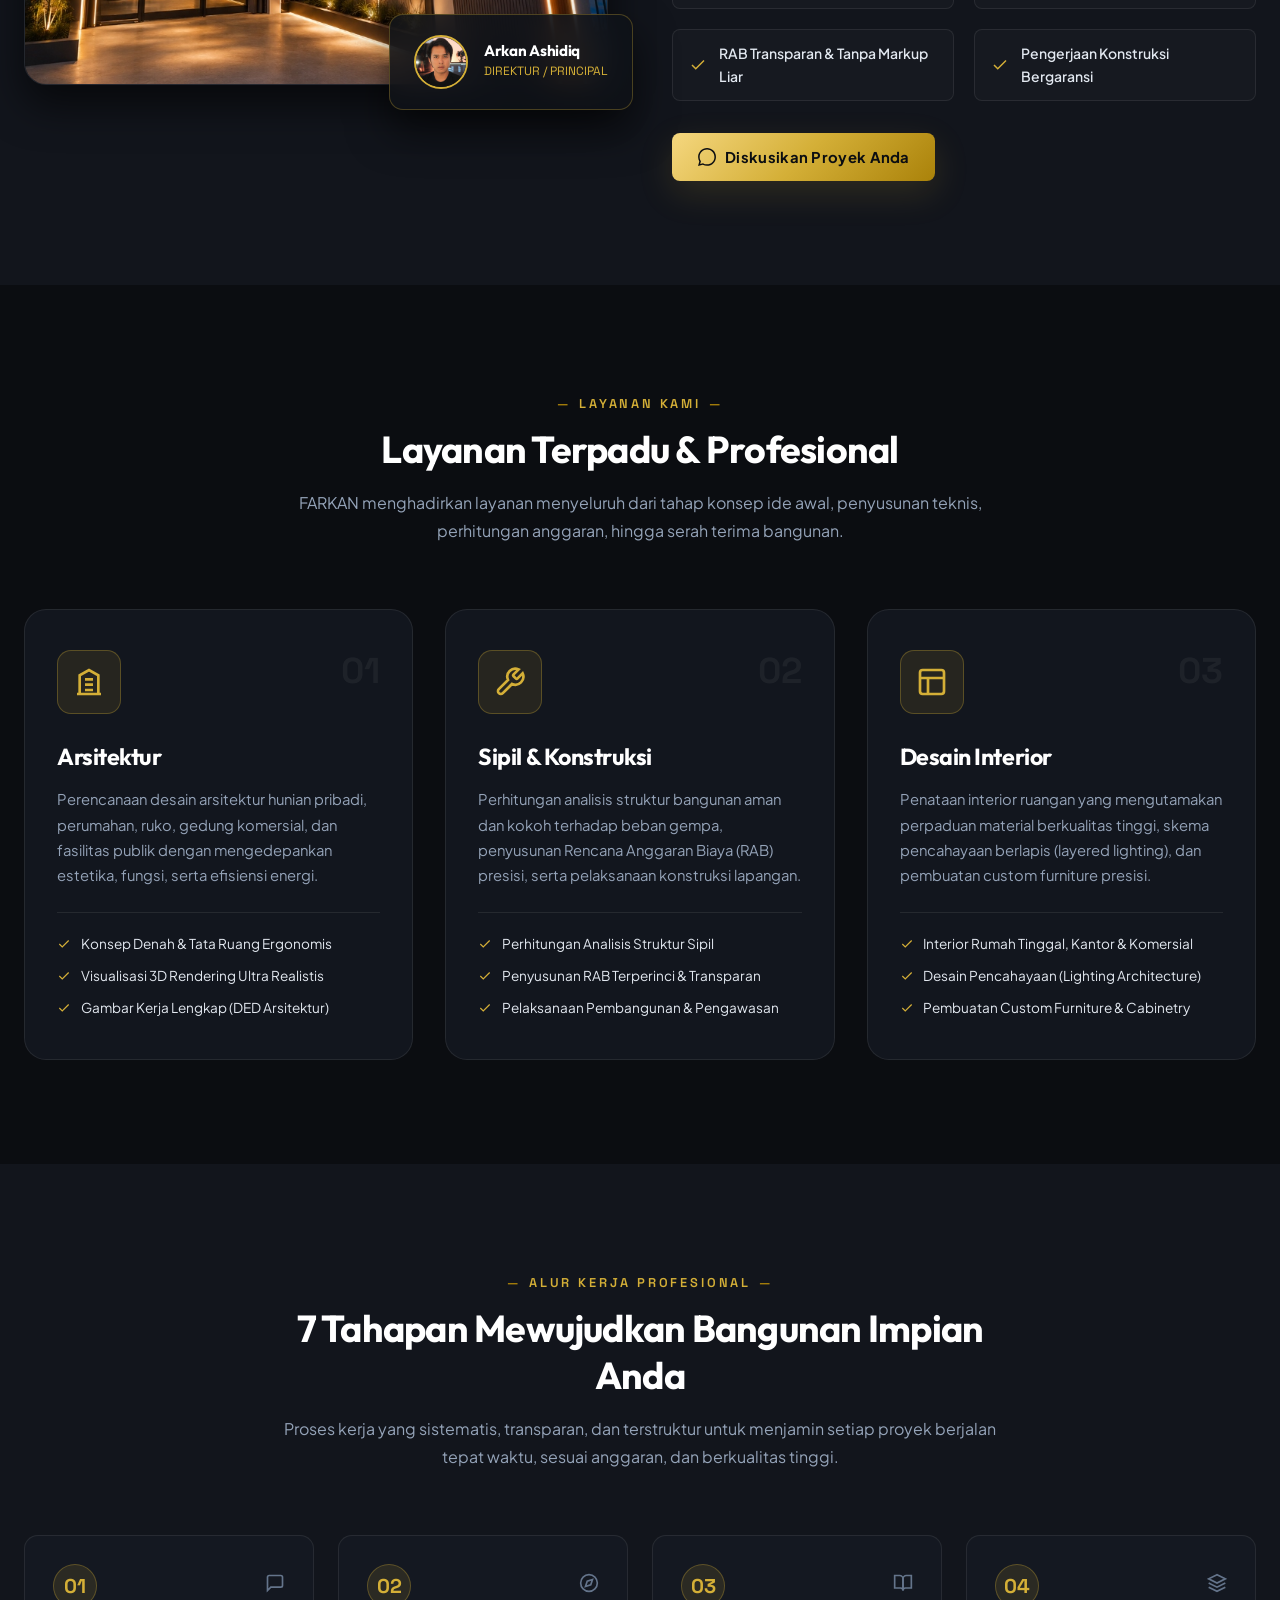
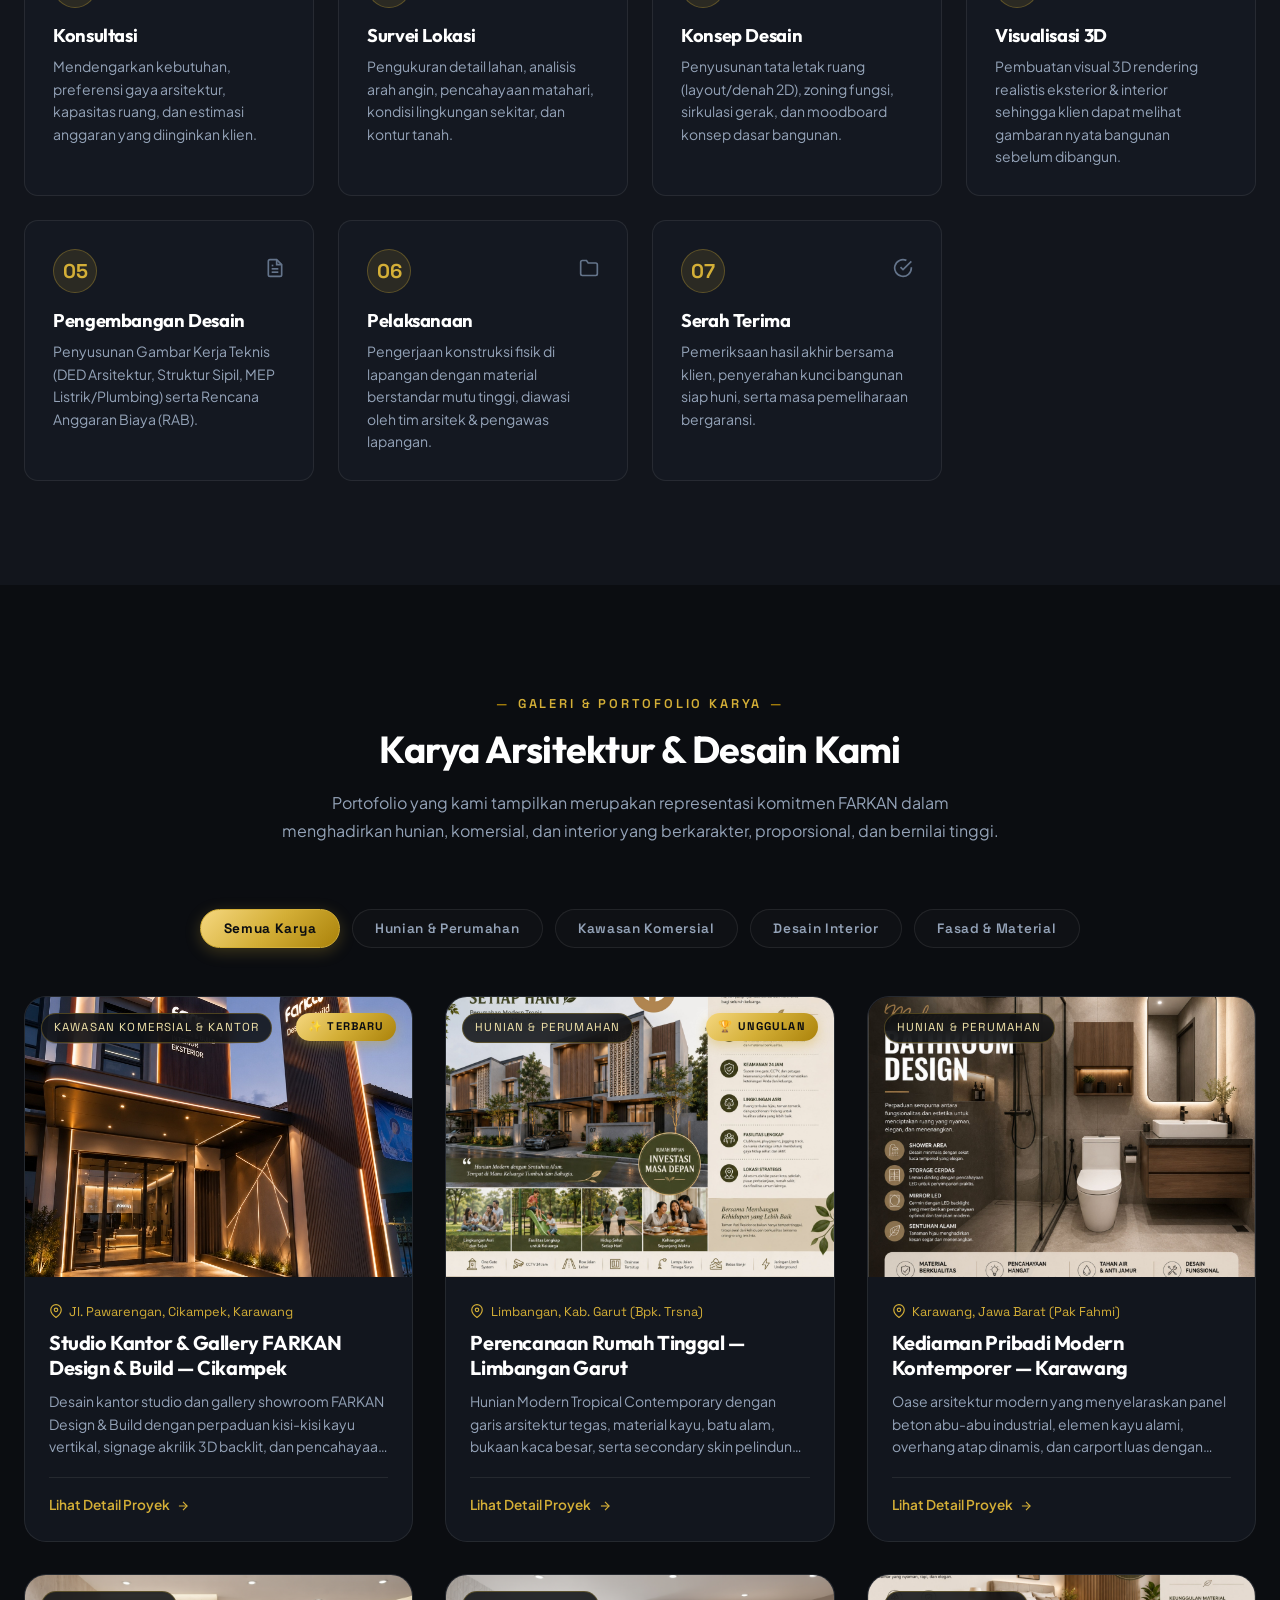
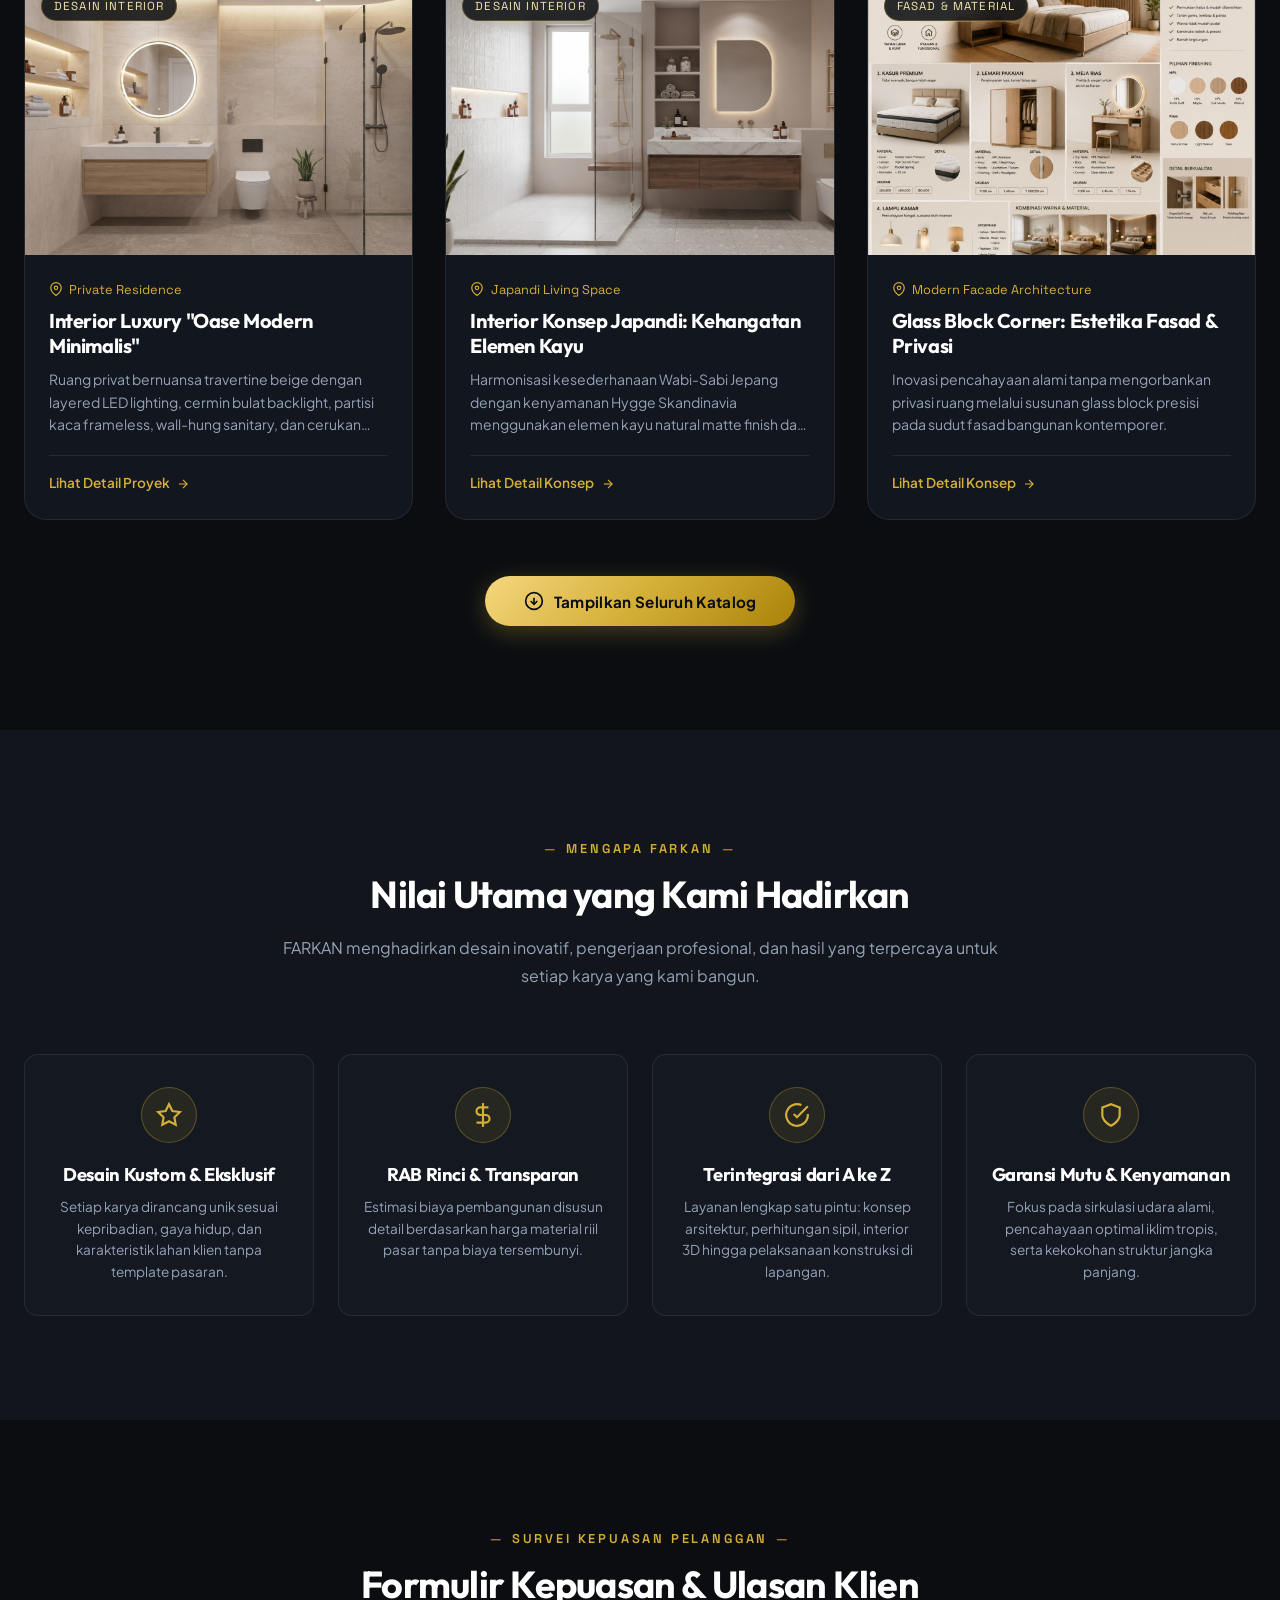
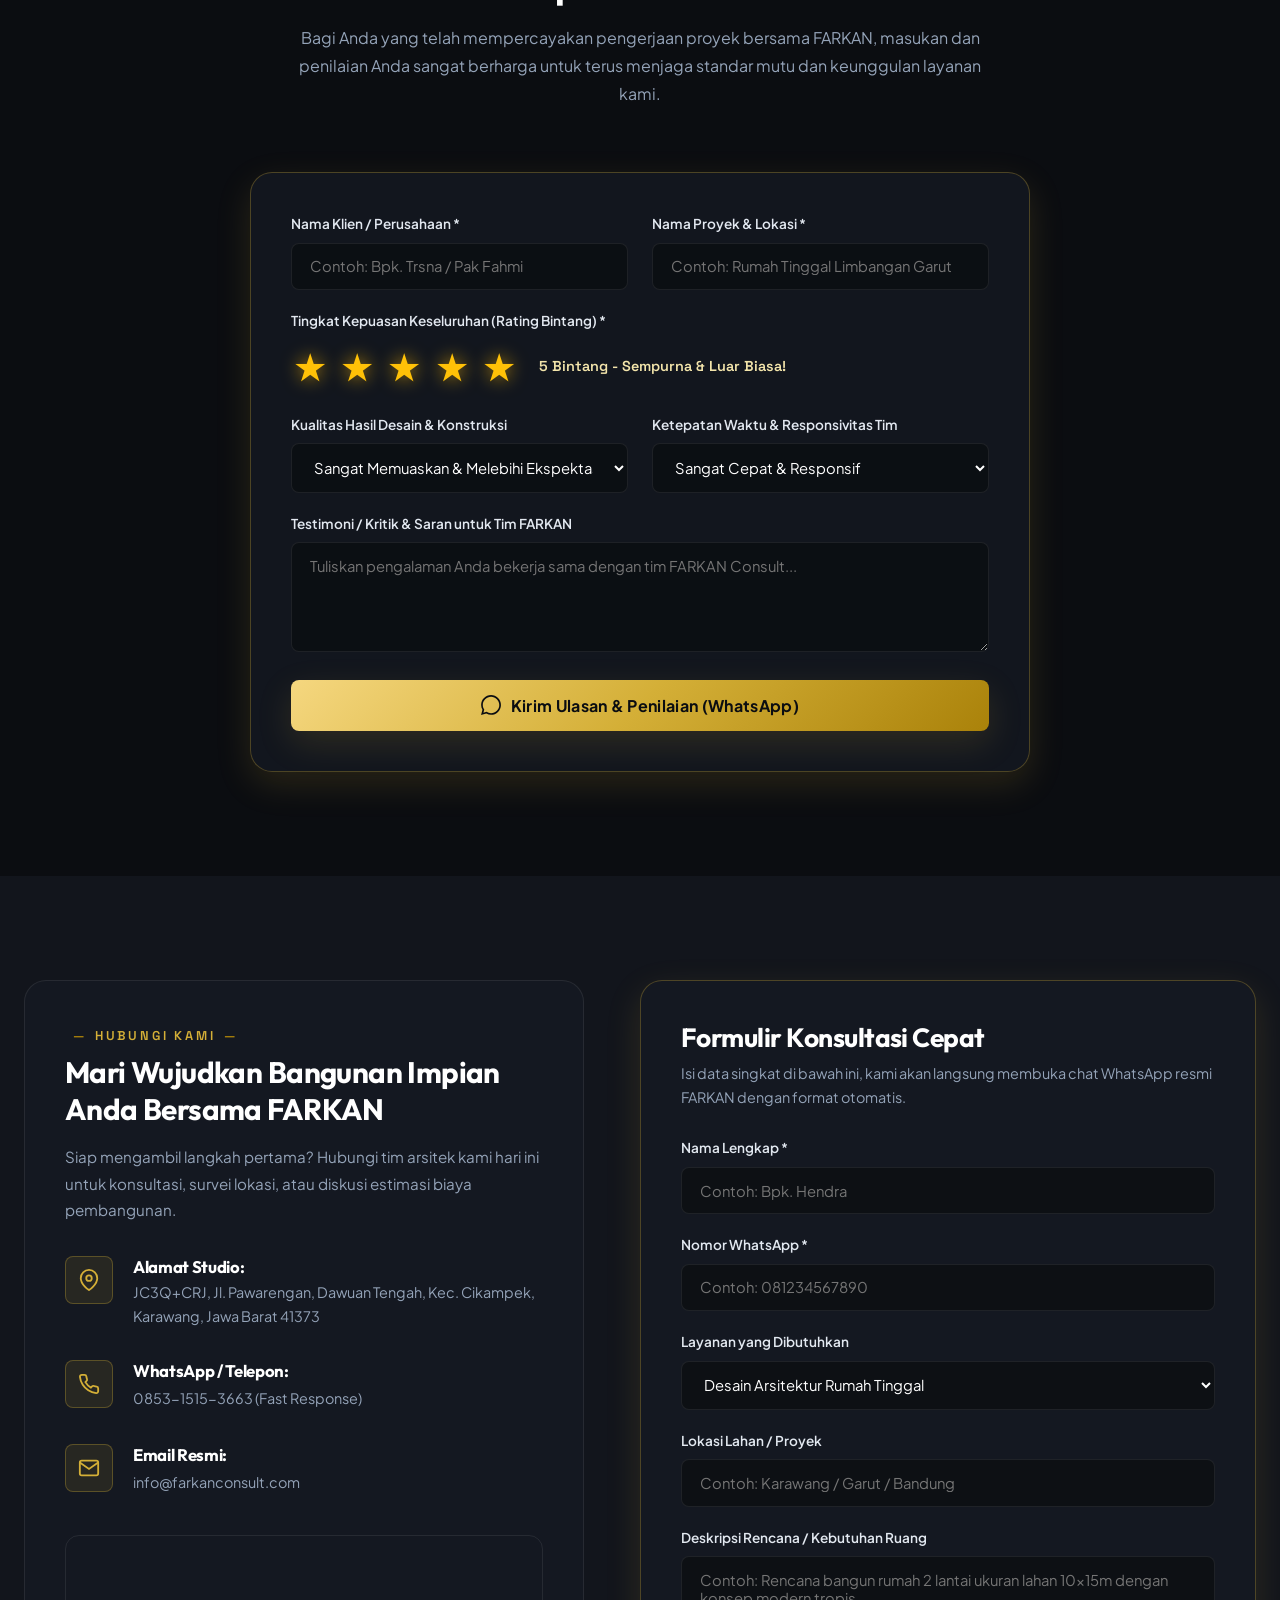
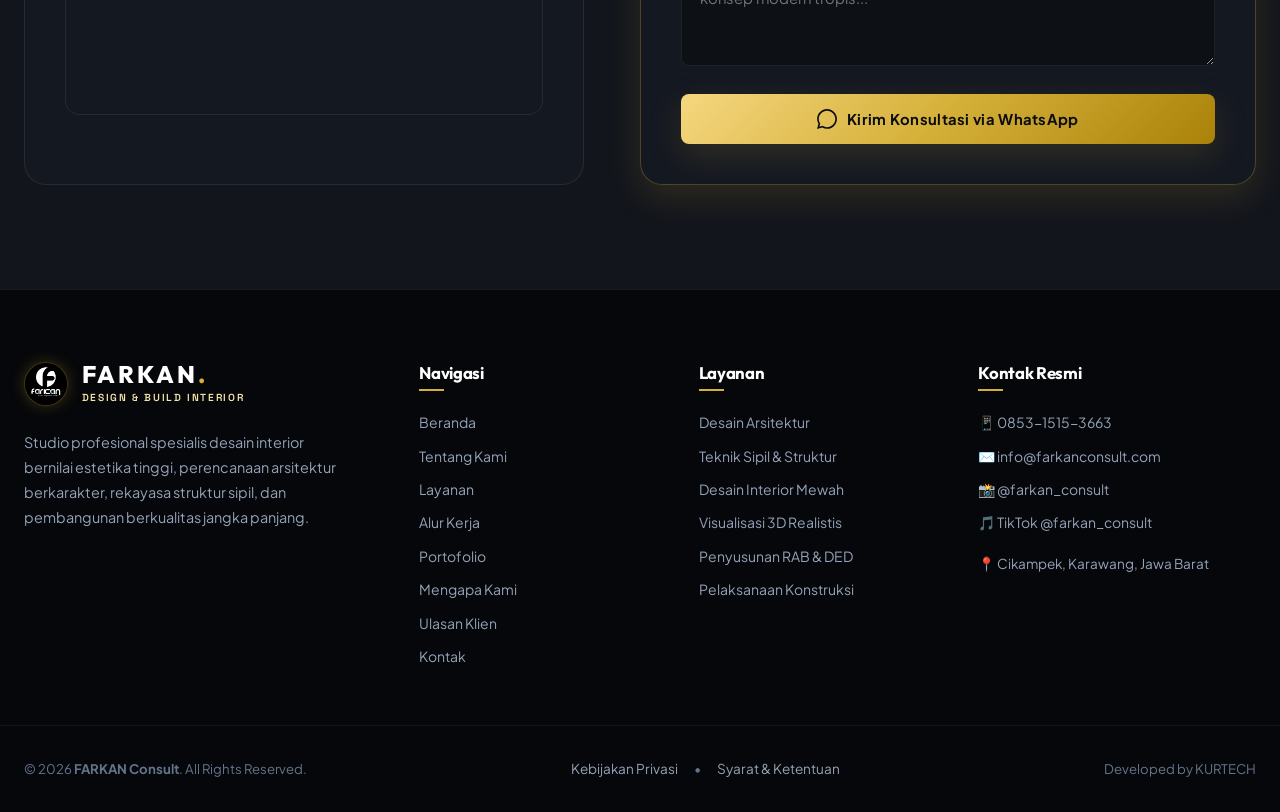
==== commit d20f7c91: "Add live checkout and payment page with TriPay gateway integration" ====
--- a/index.html
+++ b/index.html
@@ -2217,6 +2217,7 @@
         <a href="#beranda" class="nav-link active">Beranda</a>
         <a href="#tentang" class="nav-link">Tentang Kami</a>
         <a href="#layanan" class="nav-link">Layanan</a>
+        <a href="checkout.html" class="nav-link" style="color:#d4af37; font-weight:700;">💳 Checkout & Pembayaran</a>
         <a href="#alur-kerja" class="nav-link">Alur Kerja</a>
         <a href="#portofolio" class="nav-link">Portofolio</a>
         <a href="#keunggulan" class="nav-link">Mengapa Kami</a>
@@ -2231,7 +2232,10 @@
       </nav>
 
       <!-- Header Desktop CTA -->
-      <div class="nav-cta">
+      <div class="nav-cta" style="display:flex; align-items:center; gap:10px;">
+          <a href="checkout.html" class="btn" style="background:linear-gradient(135deg, #f5d77f 0%, #d4af37 50%, #aa820a 100%); color:#0b0d11; font-weight:800; padding:10px 18px; border-radius:10px; text-decoration:none; display:inline-flex; align-items:center; gap:6px; box-shadow:0 4px 14px rgba(212,175,55,0.3);">
+            <span>💳 Checkout / Bayar</span>
+          </a>
         <a href="https://wa.me/6285315153663?text=Halo%20FARKAN%20Consult%2C%20saya%20ingin%20konsultasi%20mengenai%20rencana%20proyek%20arsitektur%20%2F%20konstruksi%20saya." target="_blank" class="btn btn-gold btn-wa-nav">
           <svg width="18" height="18" viewBox="0 0 24 24" fill="currentColor"><path d="M.057 24l1.687-6.163c-1.041-1.804-1.588-3.849-1.587-5.946.003-6.556 5.338-11.891 11.893-11.891 3.181.001 6.167 1.24 8.413 3.488 2.245 2.248 3.481 5.236 3.48 8.414-.003 6.557-5.338 11.892-11.893 11.892-1.99-.001-3.951-.5-5.688-1.448l-6.305 1.654zm6.597-3.807c1.676.995 3.276 1.591 5.392 1.592 5.448 0 9.886-4.434 9.889-9.885.002-5.462-4.415-9.89-9.881-9.892-5.452 0-9.887 4.434-9.889 9.884-.001 2.225.651 3.891 1.746 5.634l-.999 3.648 3.742-.981z"/></svg>
           <span>Konsultasi WA</span>
